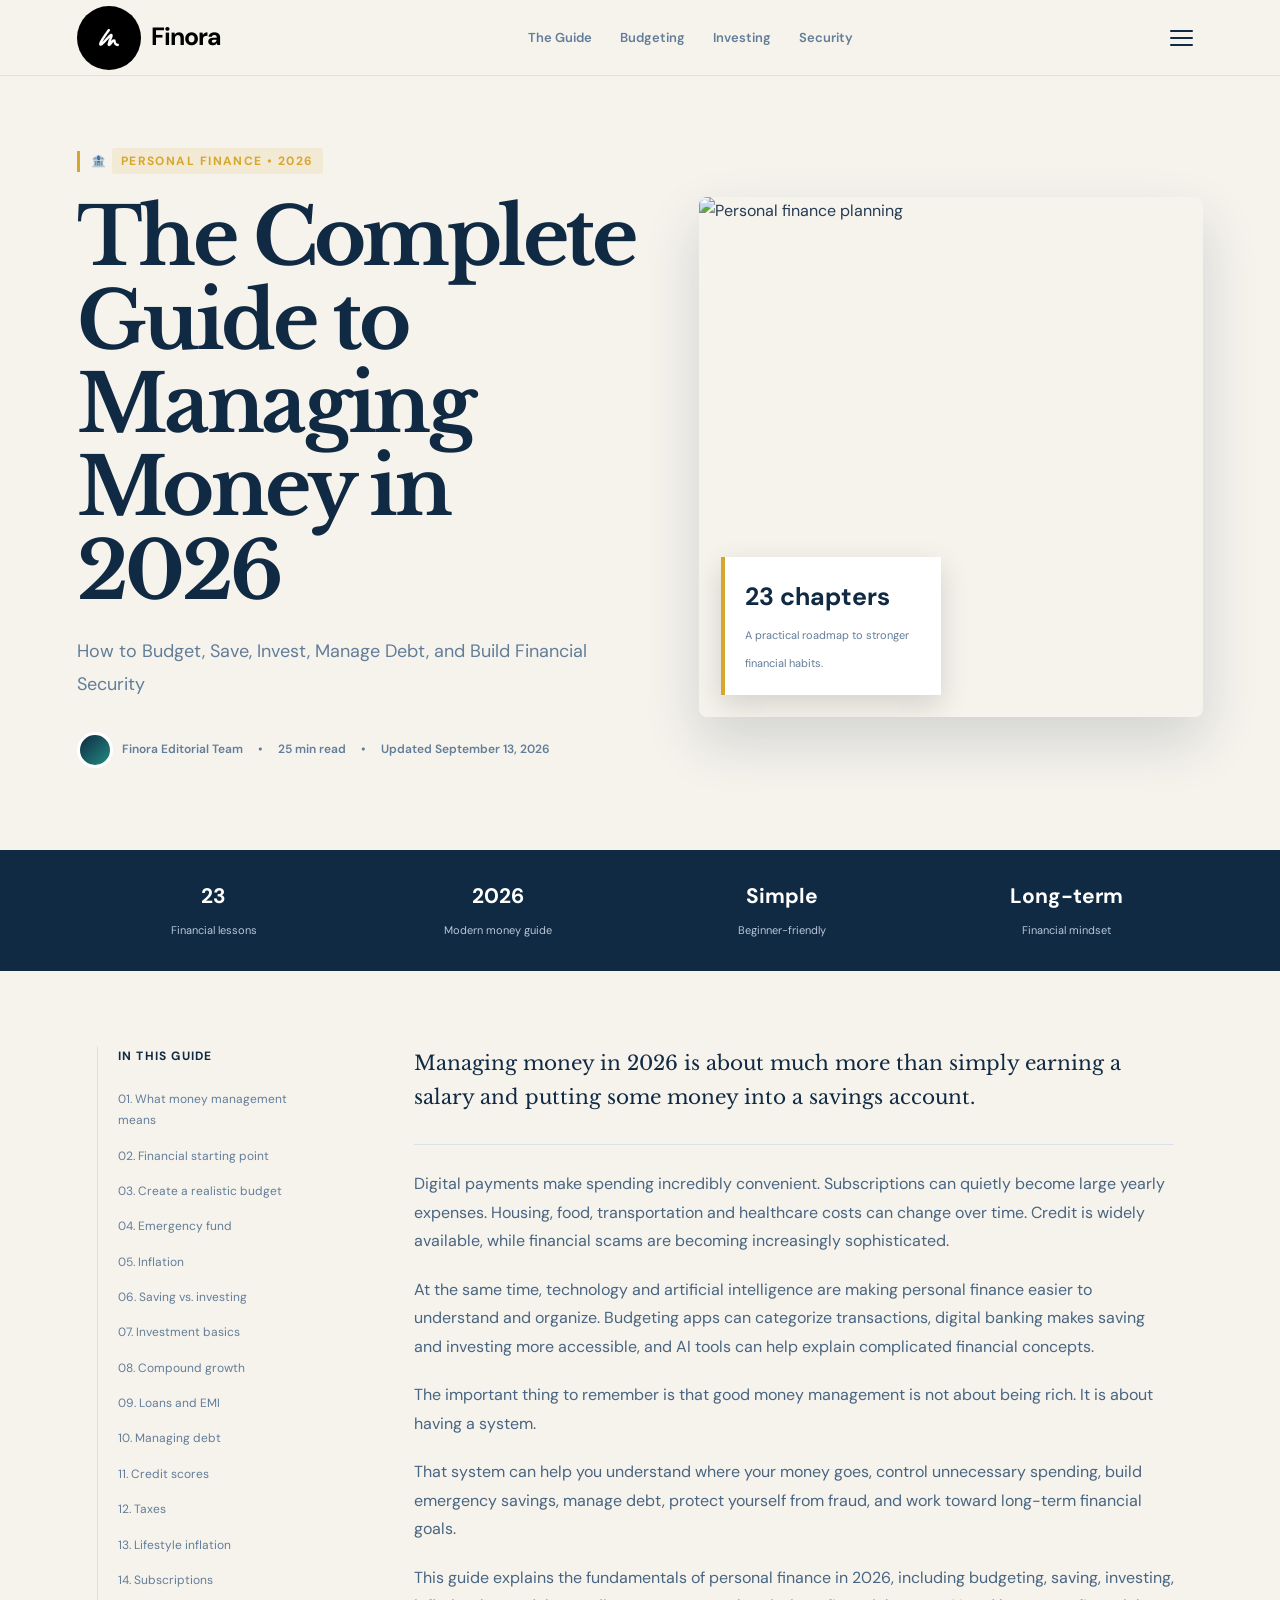
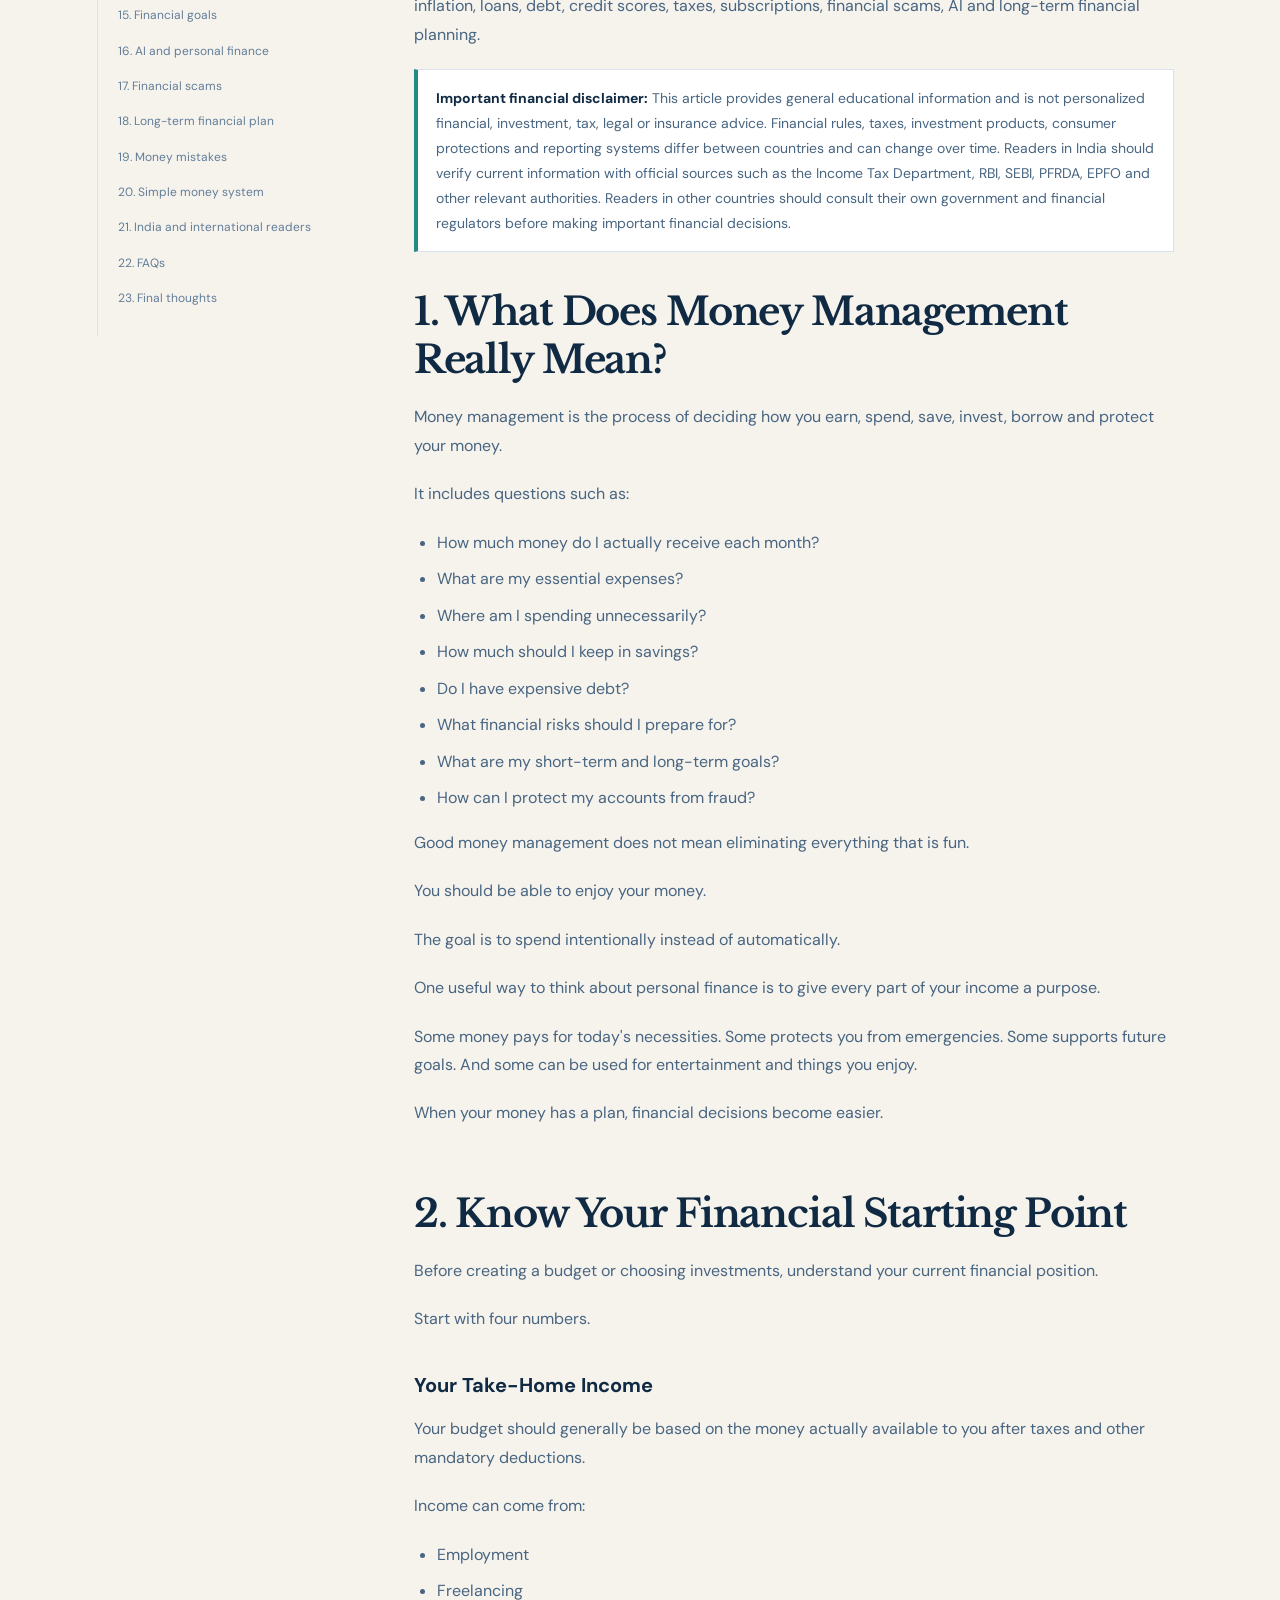
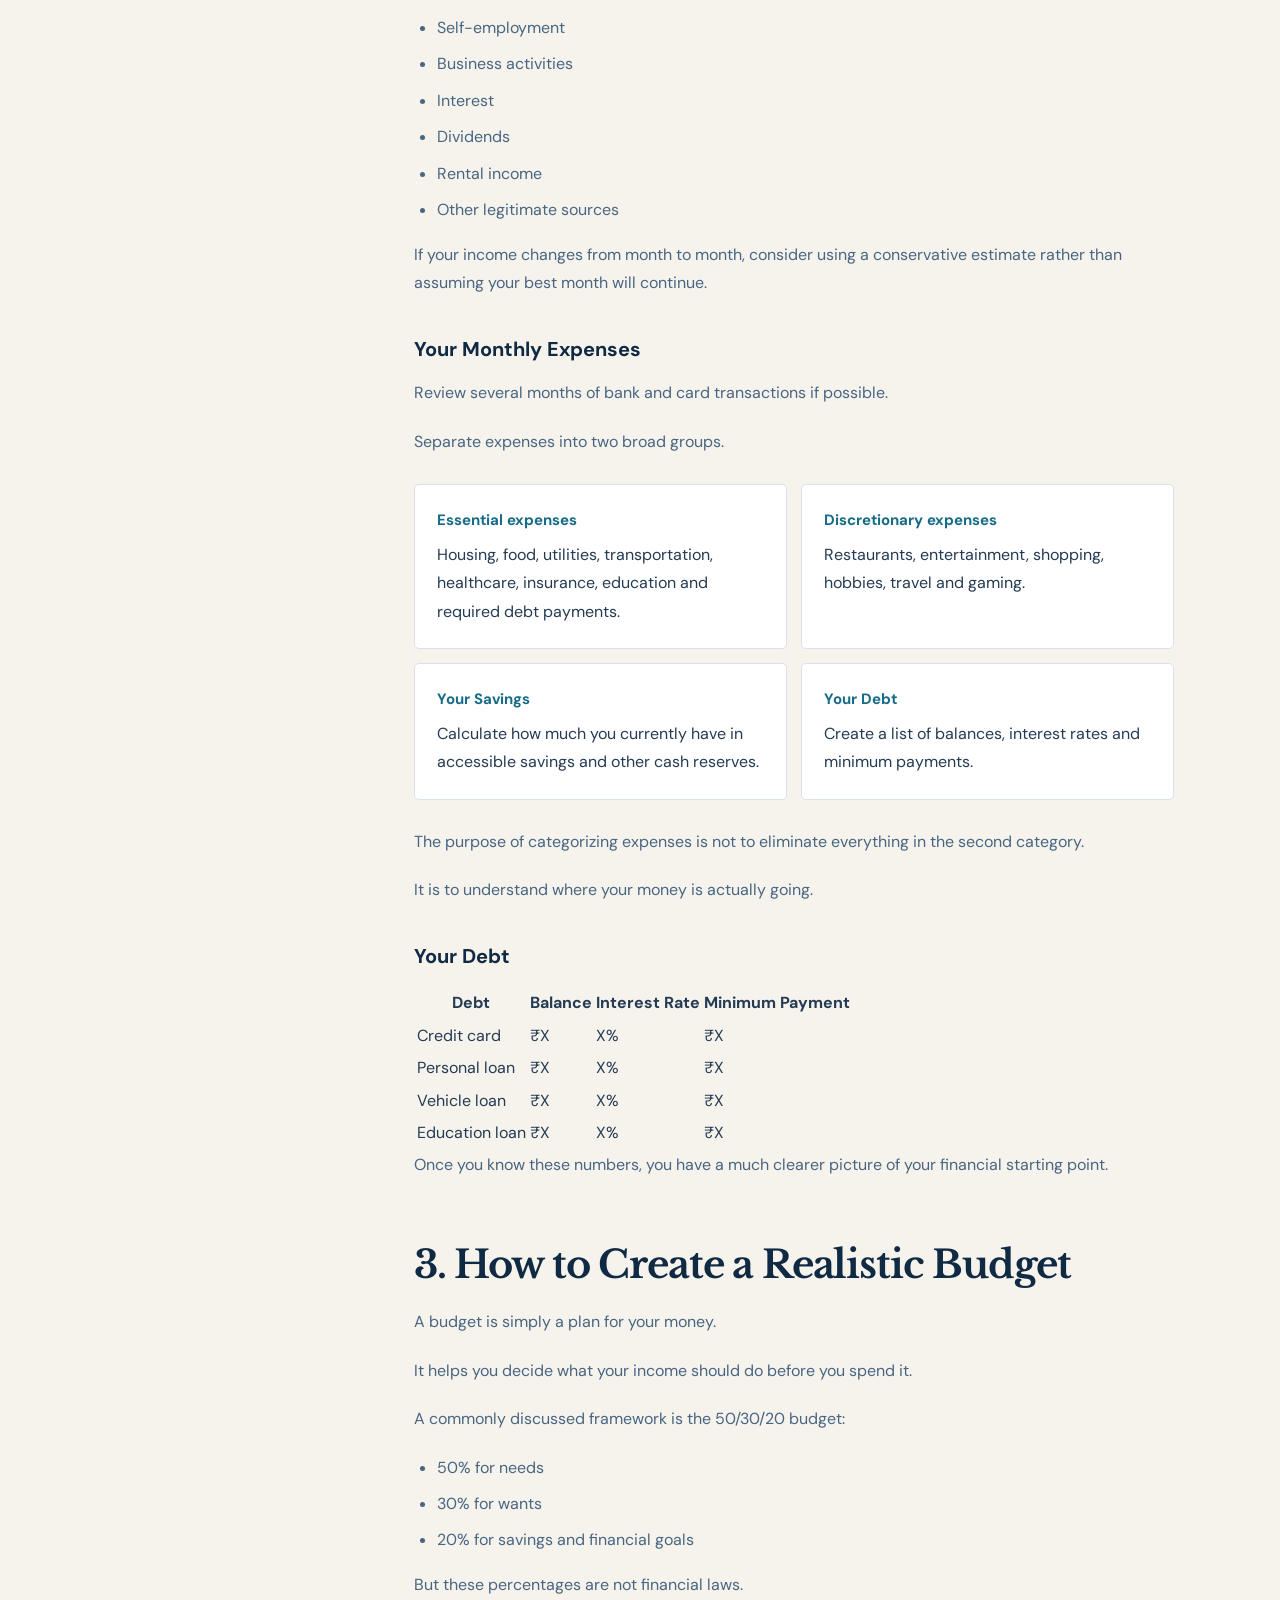
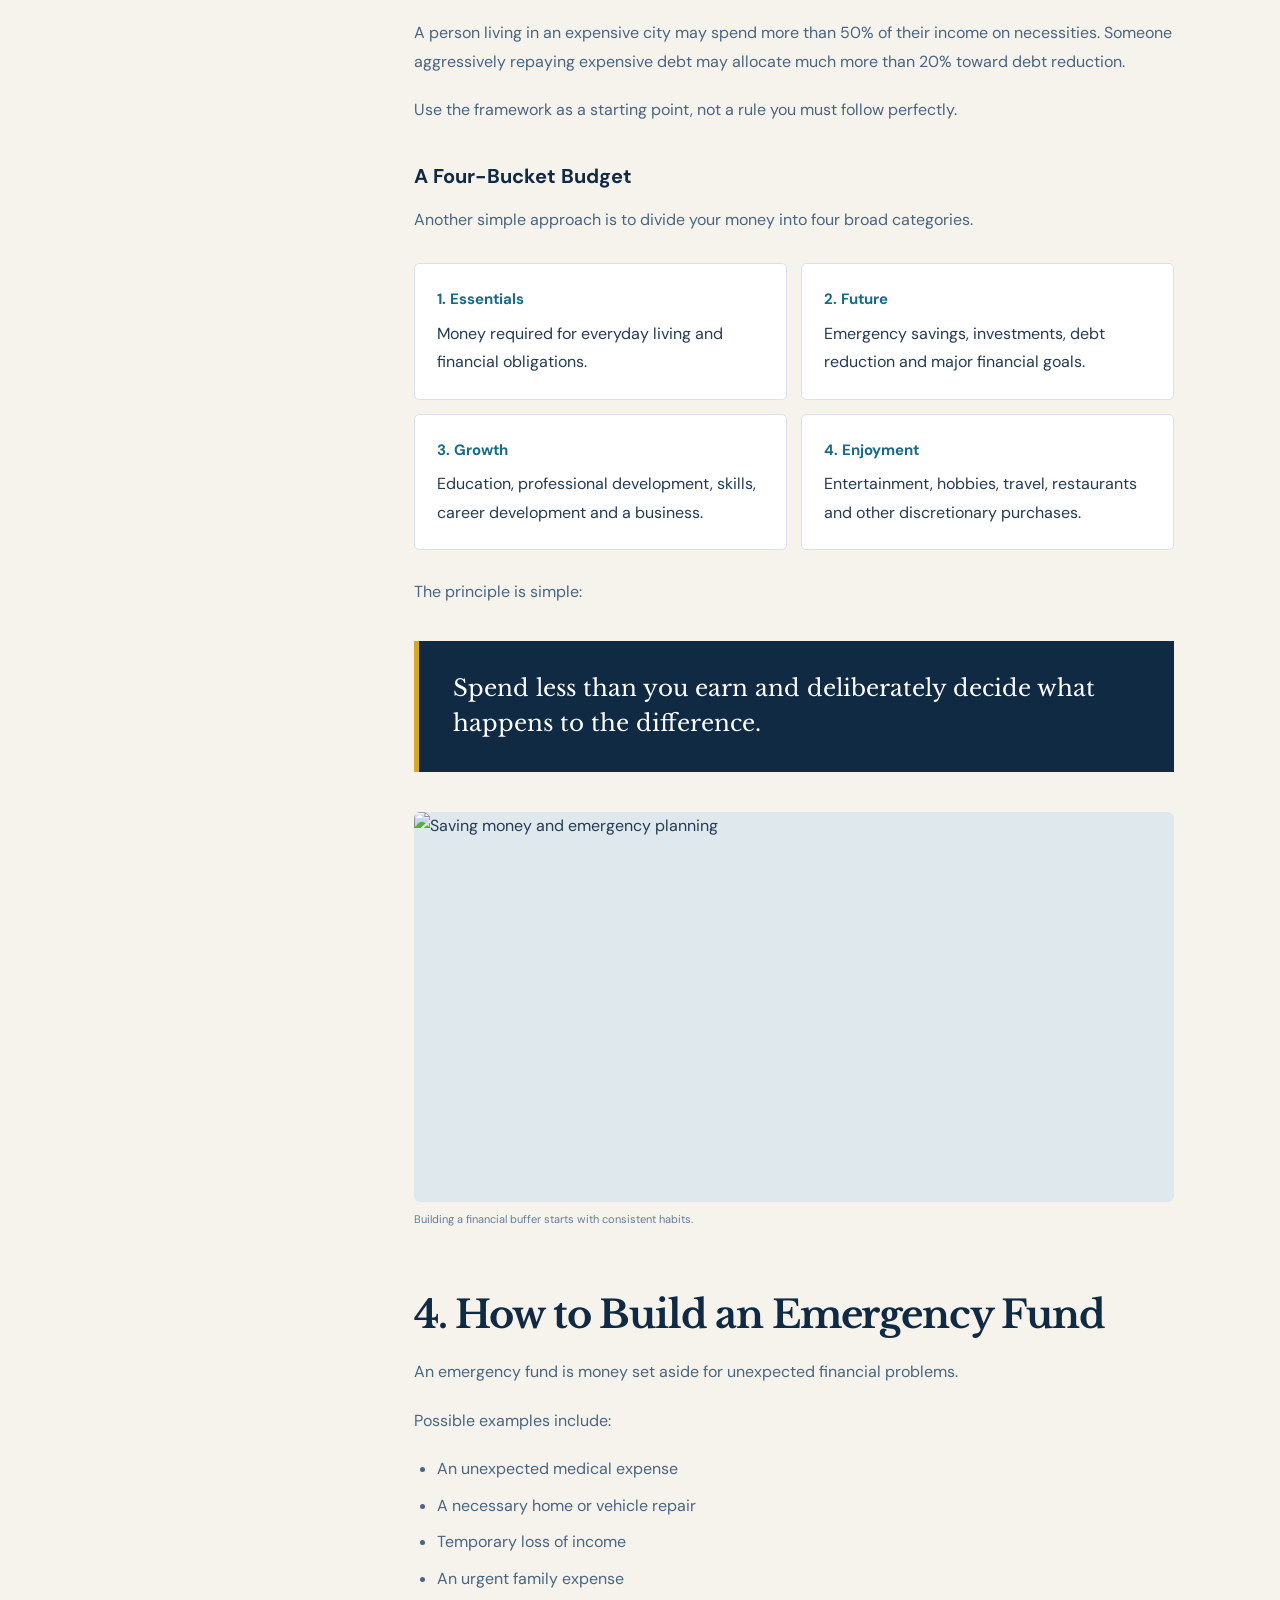
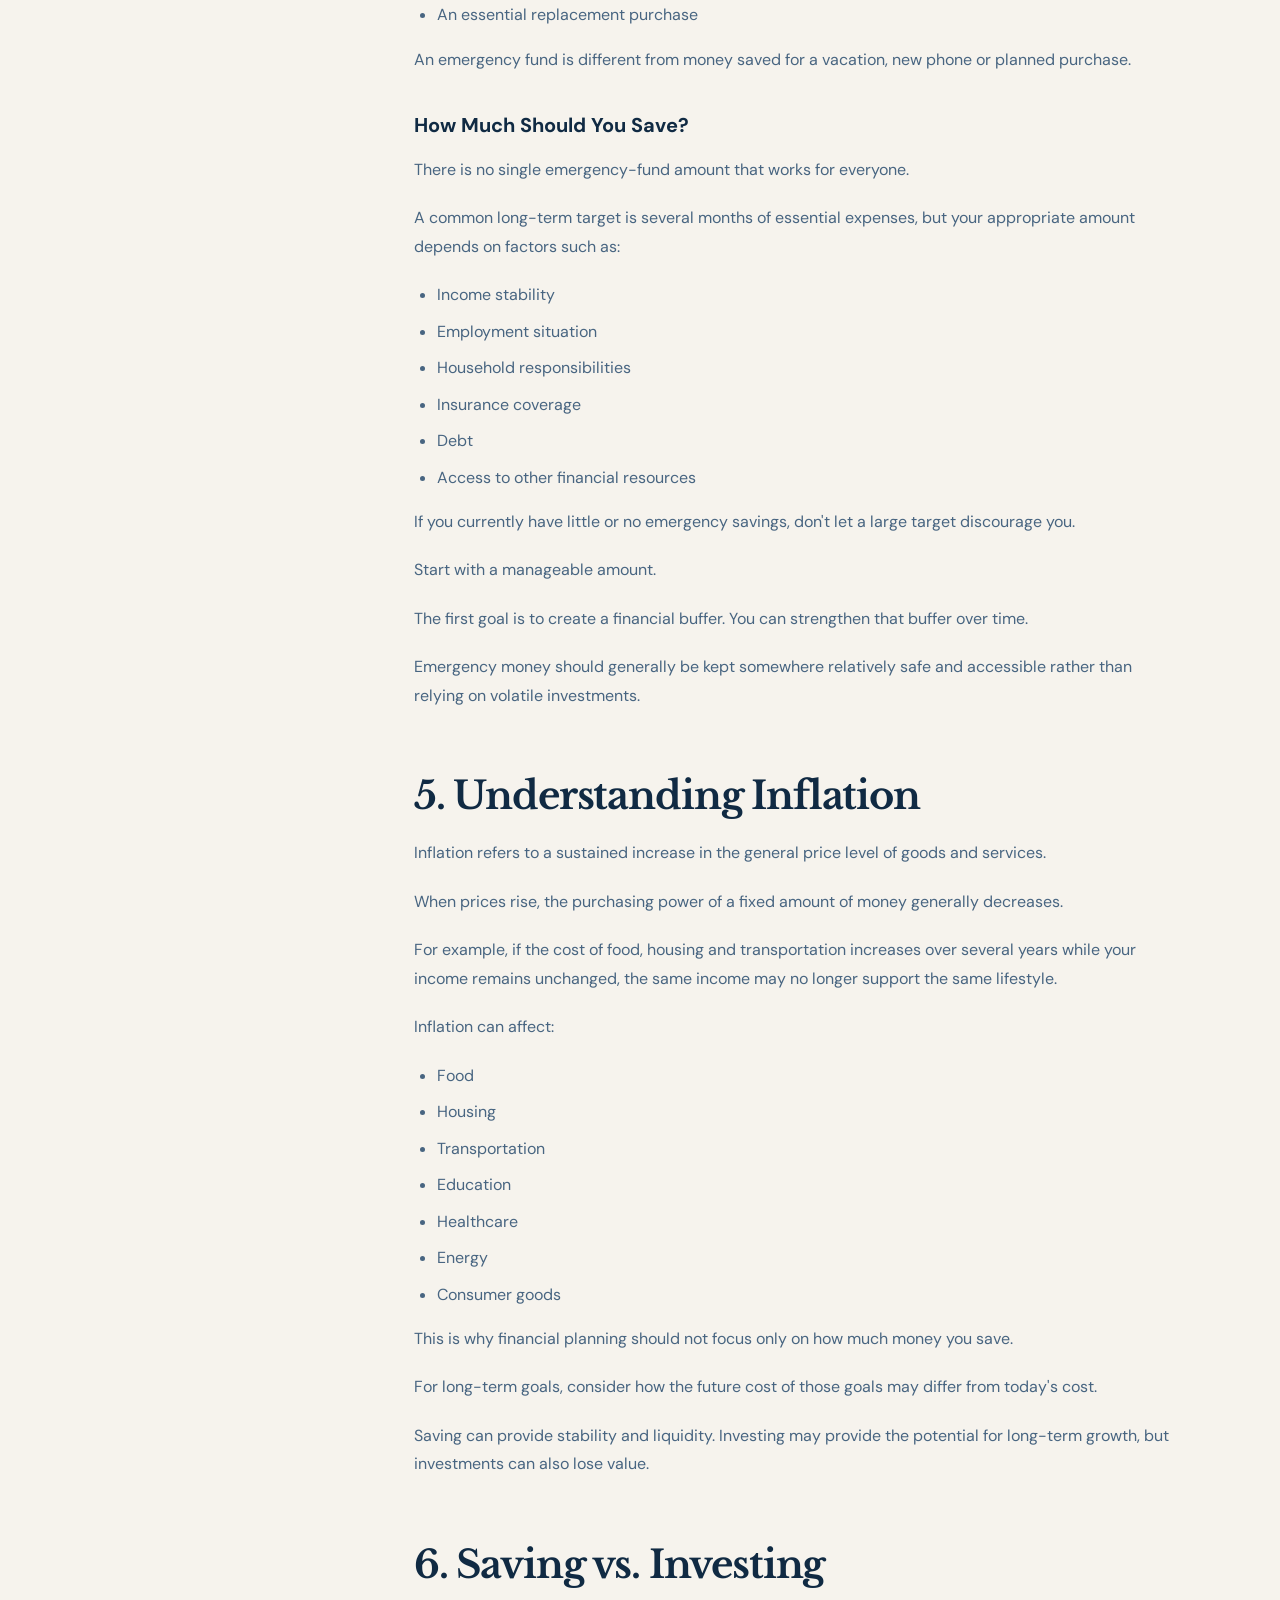
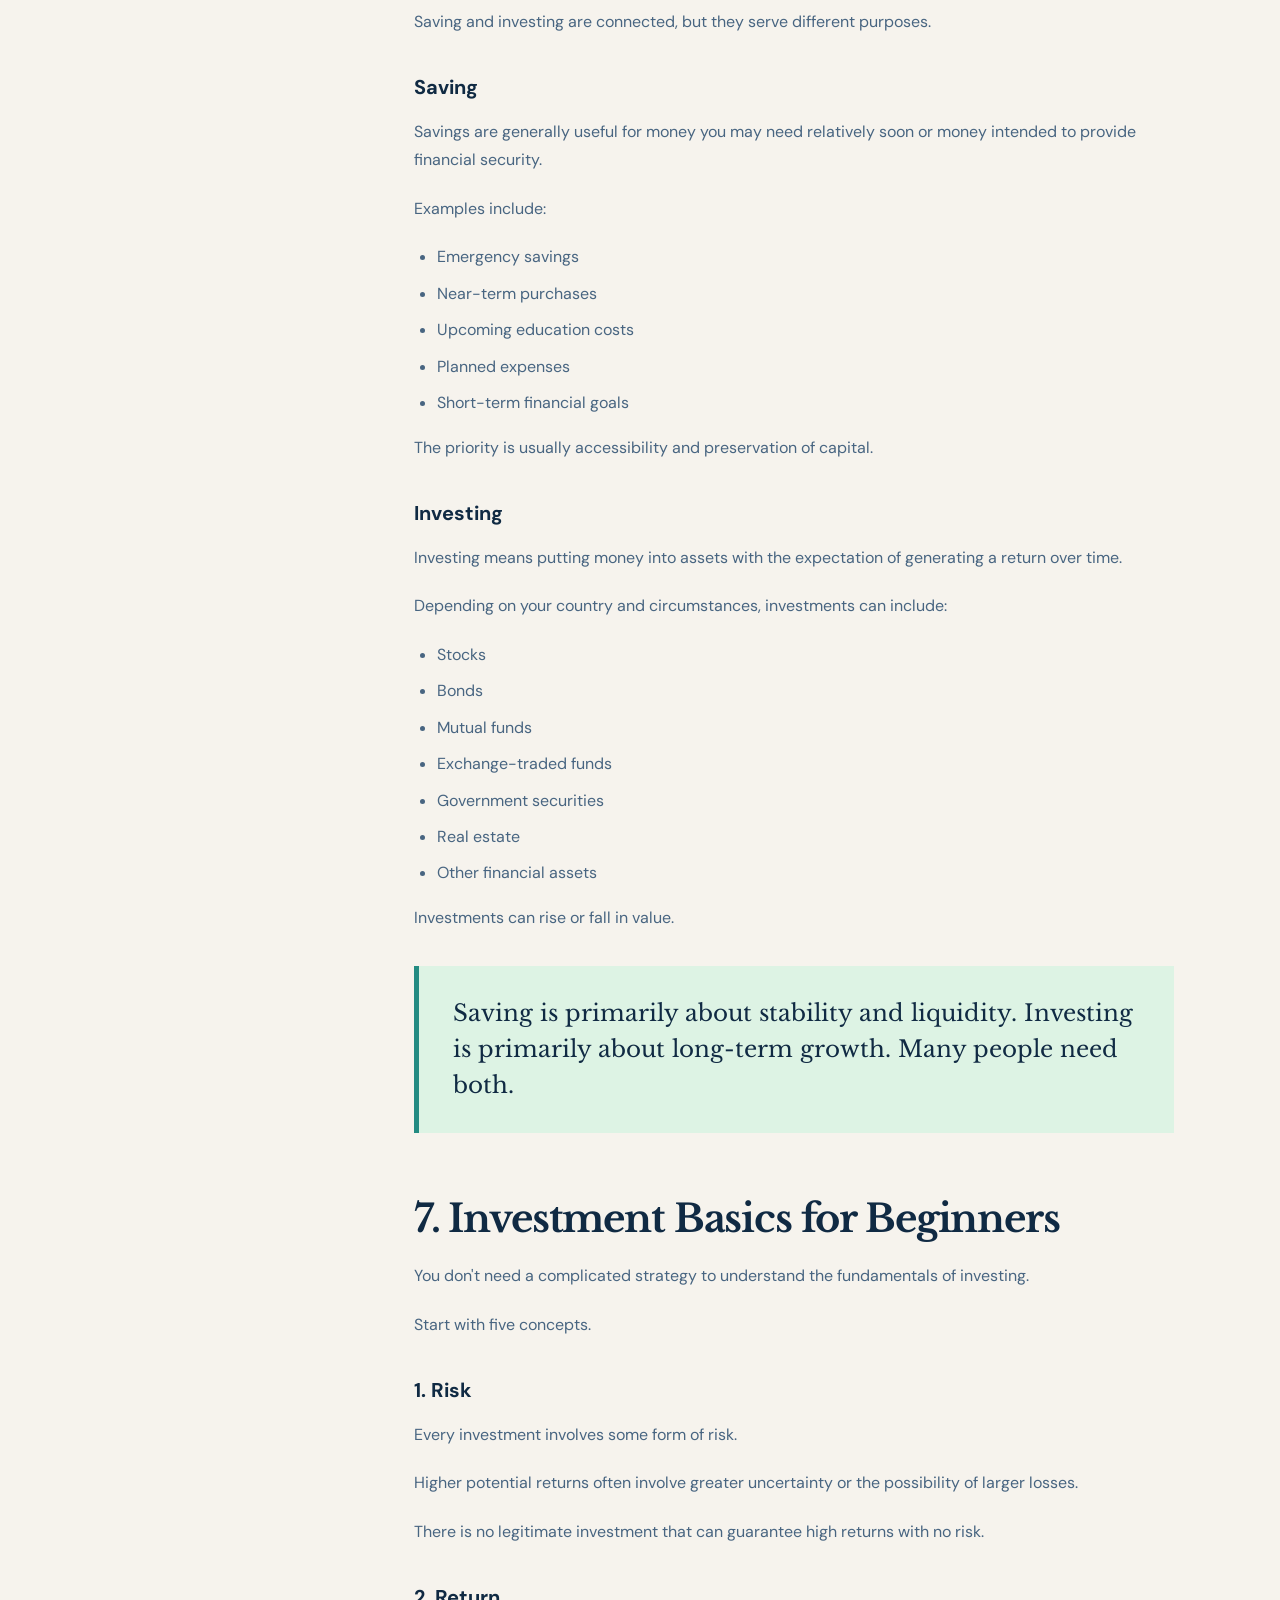
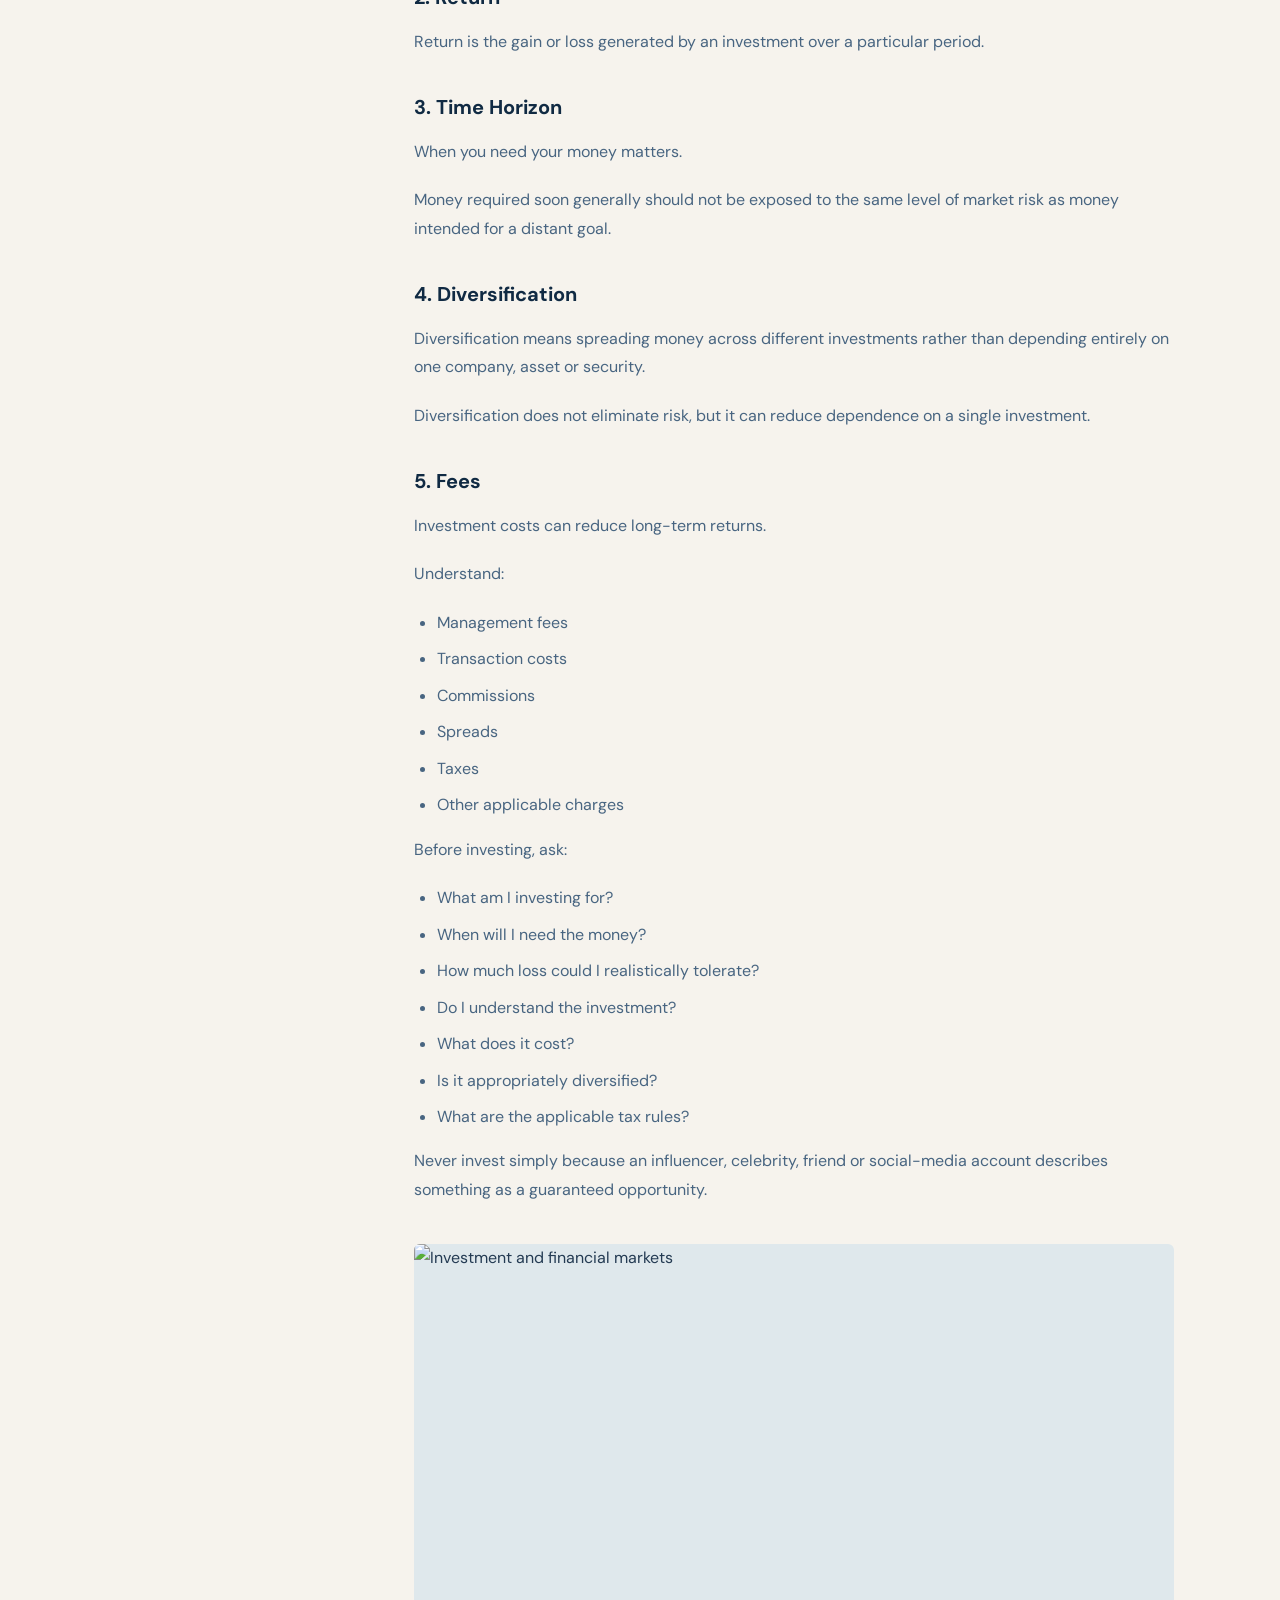
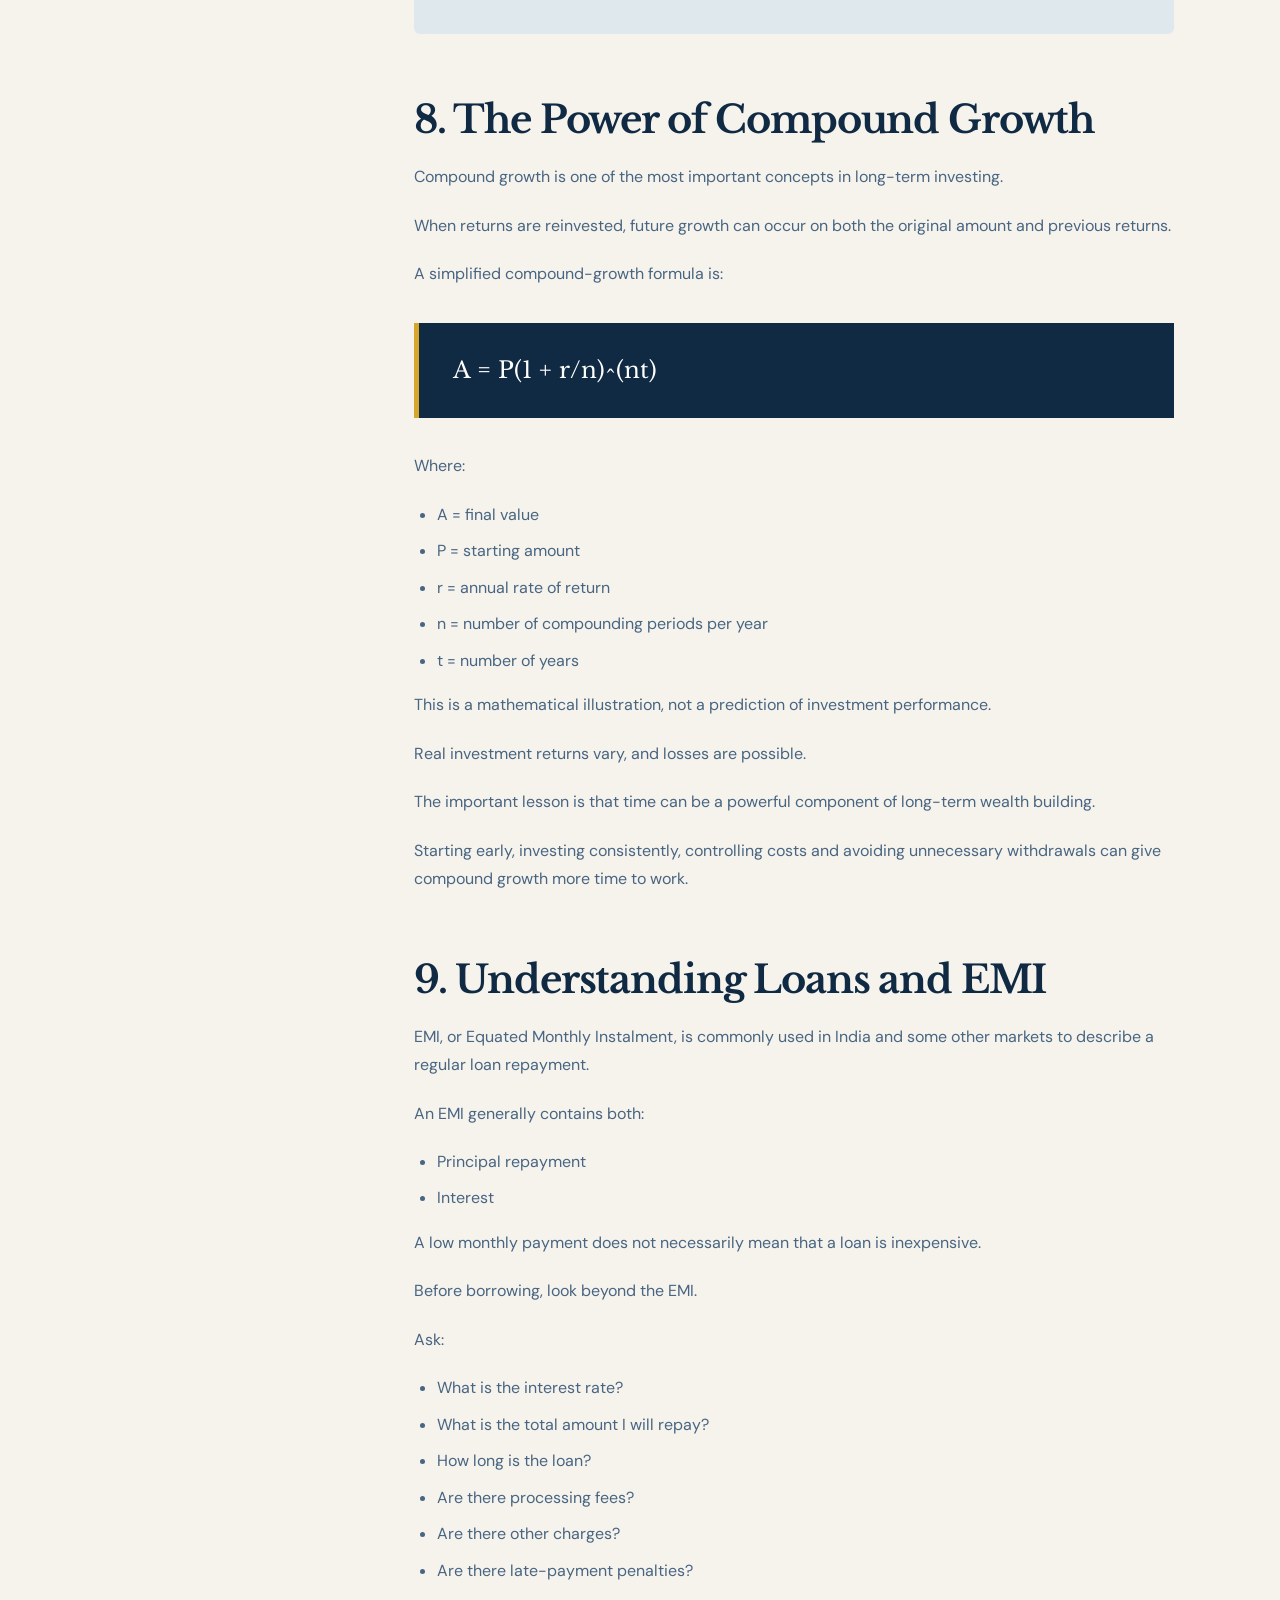
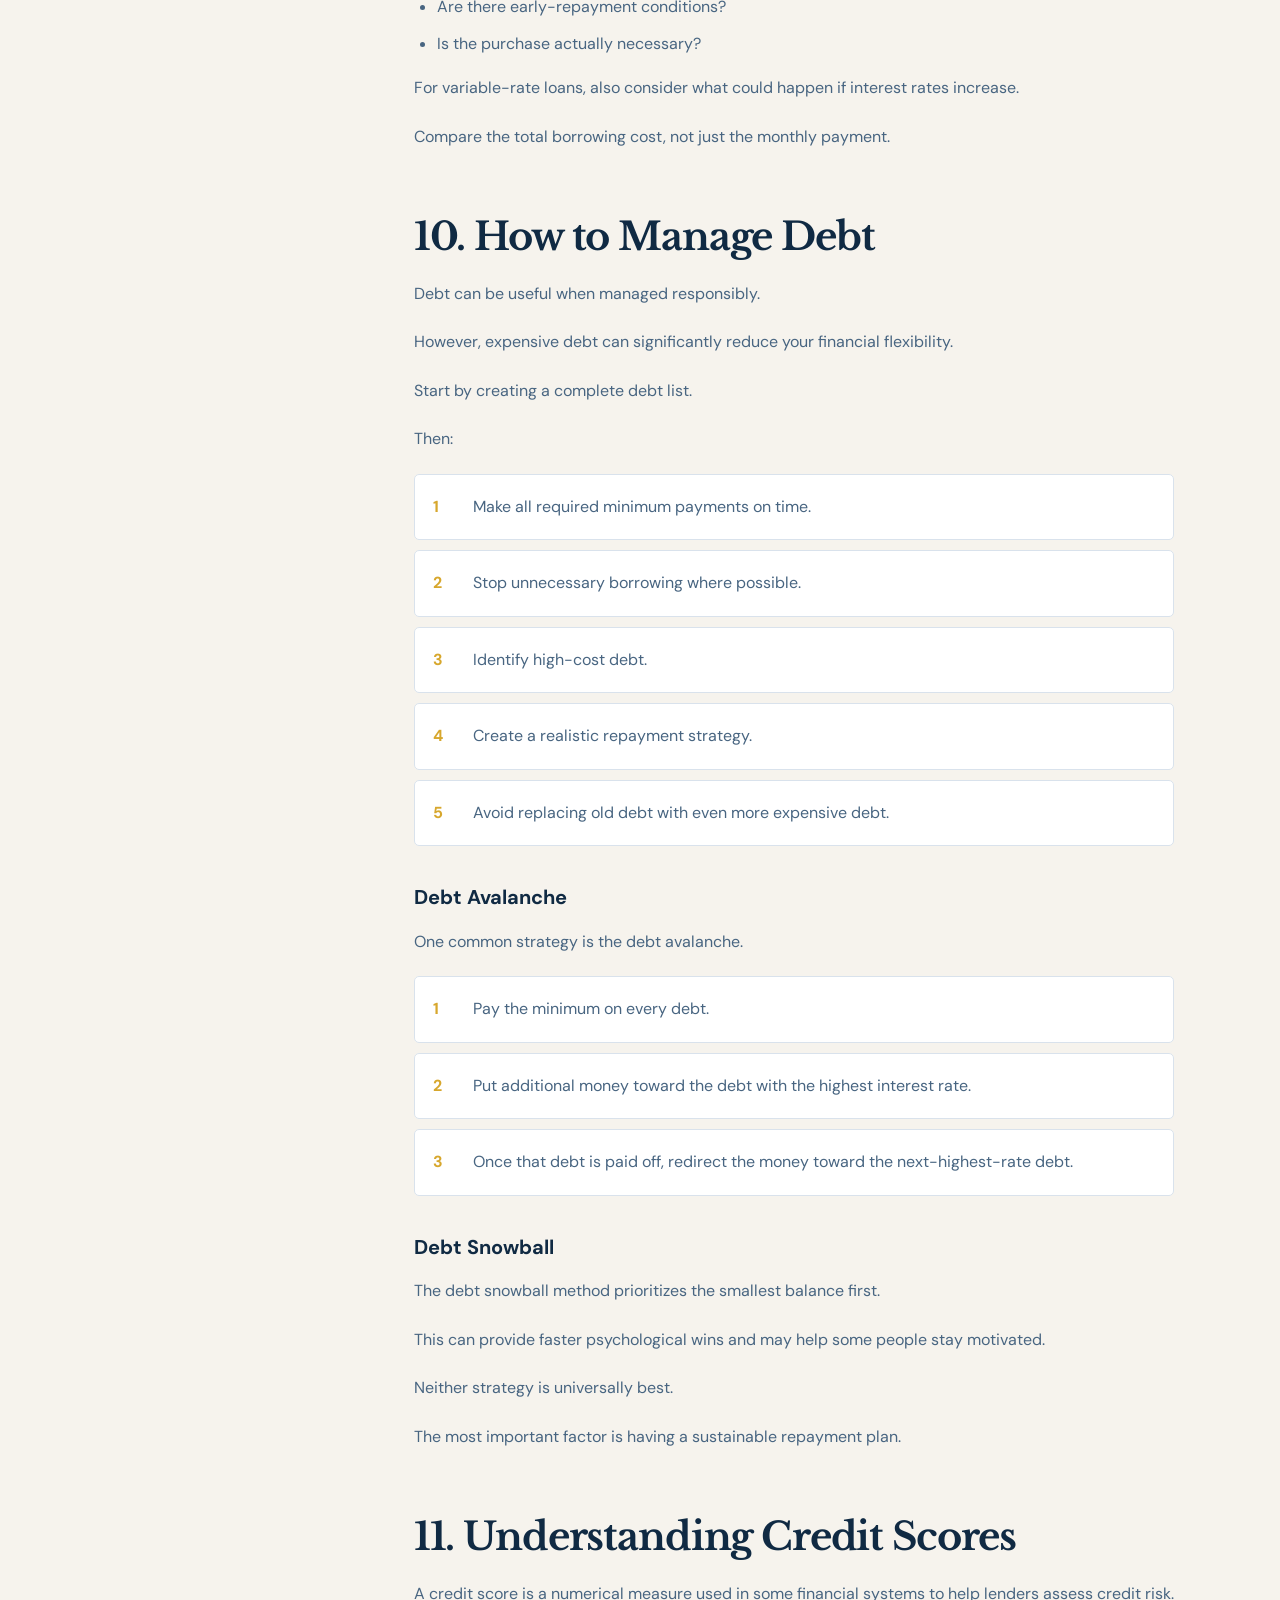
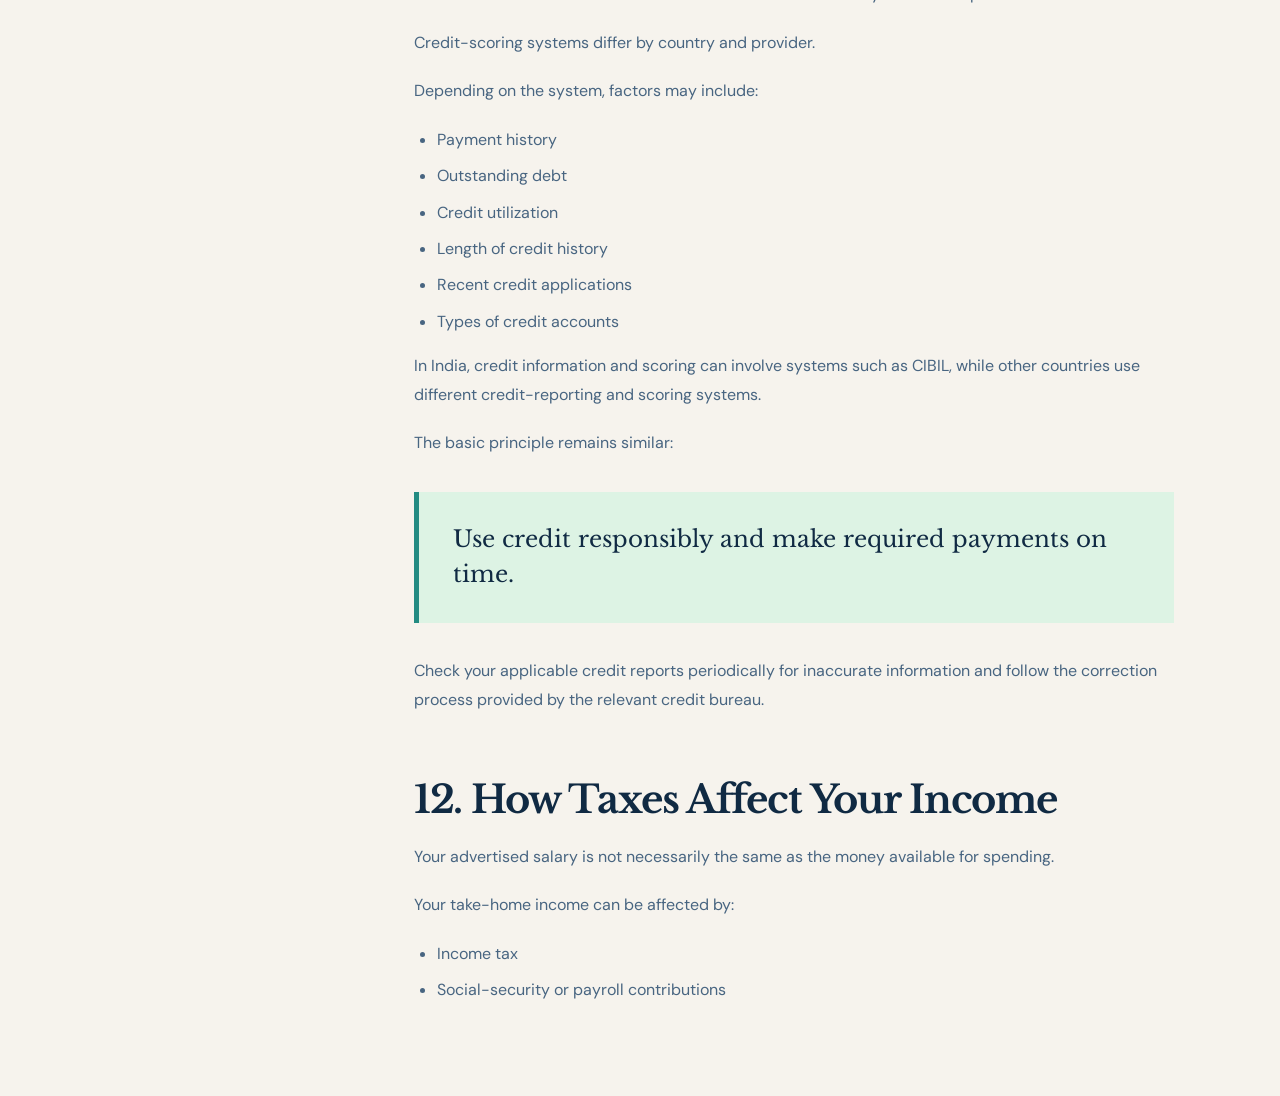
==== index.html @ 000a807d "Add Google verification and update financial content Added Google site verification meta tag and upd" ====
<!DOCTYPE html>
<html lang="en">
<head>
<meta name="google-site-verification" content="XHF8PI4H30QwDauOllQr-AGNOEC9GmuxSXTjNiT5j08" />
<meta charset="UTF-8">
<meta name="viewport" content="width=device-width, initial-scale=1.0">
<meta name="description" content="The Complete Guide to Managing Money in 2026: practical guidance on budgeting, saving, investing, debt, credit, taxes, scams, AI and long-term financial planning.">
<title>The Complete Guide to Managing Money in 2026 | Finora</title>
<link rel="canonical" href="./index.html">
<link rel="preconnect" href="https://fonts.googleapis.com">
<link rel="preconnect" href="https://fonts.gstatic.com" crossorigin>
<link href="https://fonts.googleapis.com/css2?family=DM+Sans:wght@400;500;600;700&family=Libre+Baskerville:wght@400;700&display=swap" rel="stylesheet">
<link rel="stylesheet" href="styles.css">
</head>
<body>
<nav class="nav" aria-label="Primary navigation">
  <div class="logo"><a href="index.html" aria-label="Finora home"><img src="finora-logo.jpg" width="64" height="64" alt="Finora logo"><span>Finora</span></a></div>
  <div class="navlinks"><a href="index.html#guide">The Guide</a><a href="index.html#budget">Budgeting</a><a href="index.html#invest">Investing</a><a href="index.html#security">Security</a></div>
  <div class="menu-wrap"><button class="menu-btn" id="menuBtn" type="button" aria-label="Open site menu" aria-expanded="false" aria-controls="settingsMenu"><span></span><span></span><span></span></button><div class="settings-menu" id="settingsMenu"><a href="about.html">About Us</a><a href="privacy-policy.html">Privacy Policy</a><a href="terms.html">Terms &amp; Conditions</a><a href="disclaimer.html">Disclaimer</a><a href="contact.html">Contact Us</a></div></div>
</nav>
<section class="hero">
  <div><div class="kicker">🏦 <span>Personal Finance • 2026</span></div><h1>The Complete Guide to Managing Money in 2026</h1><p class="lead">How to Budget, Save, Invest, Manage Debt, and Build Financial Security</p><div class="hero-meta"><div class="author"><div class="avatar" aria-hidden="true"></div><span>Finora Editorial Team</span></div><span aria-hidden="true">•</span><span>25 min read</span><span aria-hidden="true">•</span><span>Updated September 13, 2026</span></div></div>
  <div class="hero-image"><img src="https://images.unsplash.com/photo-1554224155-6726b3ff858f?auto=format&fit=crop&w=1200&q=85" width="1200" height="800" fetchpriority="high" alt="Personal finance planning"><div class="floating-card"><b>23 chapters</b><span>A practical roadmap to stronger financial habits.</span></div></div>
</section>
<section class="stats" aria-label="Guide highlights"><div><b>23</b><span>Financial lessons</span></div><div><b>2026</b><span>Modern money guide</span></div><div><b>Simple</b><span>Beginner-friendly</span></div><div><b>Long-term</b><span>Financial mindset</span></div></section>
<main class="layout" id="guide">
<aside class="toc"><h3>In this guide</h3>
<a href="#meaning">01. What money management means</a><a href="#starting">02. Financial starting point</a><a href="#budget">03. Create a realistic budget</a><a href="#emergency">04. Emergency fund</a><a href="#inflation">05. Inflation</a><a href="#saving">06. Saving vs. investing</a><a href="#invest">07. Investment basics</a><a href="#compound">08. Compound growth</a><a href="#loans">09. Loans and EMI</a><a href="#debt">10. Managing debt</a><a href="#credit">11. Credit scores</a><a href="#taxes">12. Taxes</a><a href="#lifestyle">13. Lifestyle inflation</a><a href="#subscriptions">14. Subscriptions</a><a href="#goals">15. Financial goals</a><a href="#ai">16. AI and personal finance</a><a href="#security">17. Financial scams</a><a href="#longterm">18. Long-term financial plan</a><a href="#mistakes">19. Money mistakes</a><a href="#system">20. Simple money system</a><a href="#india">21. India and international readers</a><a href="#faq">22. FAQs</a><a href="#final">23. Final thoughts</a>
</aside>
<article>
<p class="intro">Managing money in 2026 is about much more than simply earning a salary and putting some money into a savings account.</p>
<p>Digital payments make spending incredibly convenient. Subscriptions can quietly become large yearly expenses. Housing, food, transportation and healthcare costs can change over time. Credit is widely available, while financial scams are becoming increasingly sophisticated.</p>
<p>At the same time, technology and artificial intelligence are making personal finance easier to understand and organize. Budgeting apps can categorize transactions, digital banking makes saving and investing more accessible, and AI tools can help explain complicated financial concepts.</p>
<p>The important thing to remember is that good money management is not about being rich. It is about having a system.</p>
<p>That system can help you understand where your money goes, control unnecessary spending, build emergency savings, manage debt, protect yourself from fraud, and work toward long-term financial goals.</p>
<p>This guide explains the fundamentals of personal finance in 2026, including budgeting, saving, investing, inflation, loans, debt, credit scores, taxes, subscriptions, financial scams, AI and long-term financial planning.</p>
<div class="editorial-note"><strong>Important financial disclaimer:</strong> This article provides general educational information and is not personalized financial, investment, tax, legal or insurance advice. Financial rules, taxes, investment products, consumer protections and reporting systems differ between countries and can change over time. Readers in India should verify current information with official sources such as the Income Tax Department, RBI, SEBI, PFRDA, EPFO and other relevant authorities. Readers in other countries should consult their own government and financial regulators before making important financial decisions.</div>

<h2 id="meaning">1. What Does Money Management Really Mean?</h2>
<p>Money management is the process of deciding how you earn, spend, save, invest, borrow and protect your money.</p><p>It includes questions such as:</p>
<ul><li>How much money do I actually receive each month?</li><li>What are my essential expenses?</li><li>Where am I spending unnecessarily?</li><li>How much should I keep in savings?</li><li>Do I have expensive debt?</li><li>What financial risks should I prepare for?</li><li>What are my short-term and long-term goals?</li><li>How can I protect my accounts from fraud?</li></ul>
<p>Good money management does not mean eliminating everything that is fun.</p><p>You should be able to enjoy your money.</p><p>The goal is to spend intentionally instead of automatically.</p><p>One useful way to think about personal finance is to give every part of your income a purpose.</p><p>Some money pays for today's necessities. Some protects you from emergencies. Some supports future goals. And some can be used for entertainment and things you enjoy.</p><p>When your money has a plan, financial decisions become easier.</p>

<h2 id="starting">2. Know Your Financial Starting Point</h2>
<p>Before creating a budget or choosing investments, understand your current financial position.</p><p>Start with four numbers.</p>
<h3>Your Take-Home Income</h3><p>Your budget should generally be based on the money actually available to you after taxes and other mandatory deductions.</p><p>Income can come from:</p><ul><li>Employment</li><li>Freelancing</li><li>Self-employment</li><li>Business activities</li><li>Interest</li><li>Dividends</li><li>Rental income</li><li>Other legitimate sources</li></ul><p>If your income changes from month to month, consider using a conservative estimate rather than assuming your best month will continue.</p>
<h3>Your Monthly Expenses</h3><p>Review several months of bank and card transactions if possible.</p><p>Separate expenses into two broad groups.</p><div class="info-grid"><div class="info-card"><b>Essential expenses</b>Housing, food, utilities, transportation, healthcare, insurance, education and required debt payments.</div><div class="info-card"><b>Discretionary expenses</b>Restaurants, entertainment, shopping, hobbies, travel and gaming.</div><div class="info-card"><b>Your Savings</b>Calculate how much you currently have in accessible savings and other cash reserves.</div><div class="info-card"><b>Your Debt</b>Create a list of balances, interest rates and minimum payments.</div></div>
<p>The purpose of categorizing expenses is not to eliminate everything in the second category.</p><p>It is to understand where your money is actually going.</p>
<h3>Your Debt</h3><table><thead><tr><th>Debt</th><th>Balance</th><th>Interest Rate</th><th>Minimum Payment</th></tr></thead><tbody><tr><td>Credit card</td><td>₹X</td><td>X%</td><td>₹X</td></tr><tr><td>Personal loan</td><td>₹X</td><td>X%</td><td>₹X</td></tr><tr><td>Vehicle loan</td><td>₹X</td><td>X%</td><td>₹X</td></tr><tr><td>Education loan</td><td>₹X</td><td>X%</td><td>₹X</td></tr></tbody></table><p>Once you know these numbers, you have a much clearer picture of your financial starting point.</p>

<h2 id="budget">3. How to Create a Realistic Budget</h2><p>A budget is simply a plan for your money.</p><p>It helps you decide what your income should do before you spend it.</p><p>A commonly discussed framework is the 50/30/20 budget:</p><ul><li>50% for needs</li><li>30% for wants</li><li>20% for savings and financial goals</li></ul><p>But these percentages are not financial laws.</p><p>A person living in an expensive city may spend more than 50% of their income on necessities. Someone aggressively repaying expensive debt may allocate much more than 20% toward debt reduction.</p><p>Use the framework as a starting point, not a rule you must follow perfectly.</p><h3>A Four-Bucket Budget</h3><p>Another simple approach is to divide your money into four broad categories.</p><div class="info-grid"><div class="info-card"><b>1. Essentials</b>Money required for everyday living and financial obligations.</div><div class="info-card"><b>2. Future</b>Emergency savings, investments, debt reduction and major financial goals.</div><div class="info-card"><b>3. Growth</b>Education, professional development, skills, career development and a business.</div><div class="info-card"><b>4. Enjoyment</b>Entertainment, hobbies, travel, restaurants and other discretionary purchases.</div></div><p>The principle is simple:</p><div class="quote">Spend less than you earn and deliberately decide what happens to the difference.</div>

<div class="article-photo"><img src="https://images.unsplash.com/photo-1556742049-0cfed4f6a45d?auto=format&fit=crop&w=1400&q=85" alt="Saving money and emergency planning"></div><p class="caption">Building a financial buffer starts with consistent habits.</p>
<h2 id="emergency">4. How to Build an Emergency Fund</h2><p>An emergency fund is money set aside for unexpected financial problems.</p><p>Possible examples include:</p><ul><li>An unexpected medical expense</li><li>A necessary home or vehicle repair</li><li>Temporary loss of income</li><li>An urgent family expense</li><li>An essential replacement purchase</li></ul><p>An emergency fund is different from money saved for a vacation, new phone or planned purchase.</p><h3>How Much Should You Save?</h3><p>There is no single emergency-fund amount that works for everyone.</p><p>A common long-term target is several months of essential expenses, but your appropriate amount depends on factors such as:</p><ul><li>Income stability</li><li>Employment situation</li><li>Household responsibilities</li><li>Insurance coverage</li><li>Debt</li><li>Access to other financial resources</li></ul><p>If you currently have little or no emergency savings, don't let a large target discourage you.</p><p>Start with a manageable amount.</p><p>The first goal is to create a financial buffer. You can strengthen that buffer over time.</p><p>Emergency money should generally be kept somewhere relatively safe and accessible rather than relying on volatile investments.</p>

<h2 id="inflation">5. Understanding Inflation</h2><p>Inflation refers to a sustained increase in the general price level of goods and services.</p><p>When prices rise, the purchasing power of a fixed amount of money generally decreases.</p><p>For example, if the cost of food, housing and transportation increases over several years while your income remains unchanged, the same income may no longer support the same lifestyle.</p><p>Inflation can affect:</p><ul><li>Food</li><li>Housing</li><li>Transportation</li><li>Education</li><li>Healthcare</li><li>Energy</li><li>Consumer goods</li></ul><p>This is why financial planning should not focus only on how much money you save.</p><p>For long-term goals, consider how the future cost of those goals may differ from today's cost.</p><p>Saving can provide stability and liquidity. Investing may provide the potential for long-term growth, but investments can also lose value.</p>

<h2 id="saving">6. Saving vs. Investing</h2><p>Saving and investing are connected, but they serve different purposes.</p><h3>Saving</h3><p>Savings are generally useful for money you may need relatively soon or money intended to provide financial security.</p><p>Examples include:</p><ul><li>Emergency savings</li><li>Near-term purchases</li><li>Upcoming education costs</li><li>Planned expenses</li><li>Short-term financial goals</li></ul><p>The priority is usually accessibility and preservation of capital.</p><h3>Investing</h3><p>Investing means putting money into assets with the expectation of generating a return over time.</p><p>Depending on your country and circumstances, investments can include:</p><ul><li>Stocks</li><li>Bonds</li><li>Mutual funds</li><li>Exchange-traded funds</li><li>Government securities</li><li>Real estate</li><li>Other financial assets</li></ul><p>Investments can rise or fall in value.</p><div class="quote light">Saving is primarily about stability and liquidity. Investing is primarily about long-term growth. Many people need both.</div>

<h2 id="invest">7. Investment Basics for Beginners</h2><p>You don't need a complicated strategy to understand the fundamentals of investing.</p><p>Start with five concepts.</p><h3>1. Risk</h3><p>Every investment involves some form of risk.</p><p>Higher potential returns often involve greater uncertainty or the possibility of larger losses.</p><p>There is no legitimate investment that can guarantee high returns with no risk.</p><h3>2. Return</h3><p>Return is the gain or loss generated by an investment over a particular period.</p><h3>3. Time Horizon</h3><p>When you need your money matters.</p><p>Money required soon generally should not be exposed to the same level of market risk as money intended for a distant goal.</p><h3>4. Diversification</h3><p>Diversification means spreading money across different investments rather than depending entirely on one company, asset or security.</p><p>Diversification does not eliminate risk, but it can reduce dependence on a single investment.</p><h3>5. Fees</h3><p>Investment costs can reduce long-term returns.</p><p>Understand:</p><ul><li>Management fees</li><li>Transaction costs</li><li>Commissions</li><li>Spreads</li><li>Taxes</li><li>Other applicable charges</li></ul><p>Before investing, ask:</p><ul><li>What am I investing for?</li><li>When will I need the money?</li><li>How much loss could I realistically tolerate?</li><li>Do I understand the investment?</li><li>What does it cost?</li><li>Is it appropriately diversified?</li><li>What are the applicable tax rules?</li></ul><p>Never invest simply because an influencer, celebrity, friend or social-media account describes something as a guaranteed opportunity.</p>

<div class="article-photo"><img src="https://images.unsplash.com/photo-1611974789855-9c2a0a7236a3?auto=format&fit=crop&w=1400&q=85" alt="Investment and financial markets"></div>
<h2 id="compound">8. The Power of Compound Growth</h2><p>Compound growth is one of the most important concepts in long-term investing.</p><p>When returns are reinvested, future growth can occur on both the original amount and previous returns.</p><p>A simplified compound-growth formula is:</p><div class="quote">A = P(1 + r/n)^(nt)</div><p>Where:</p><ul><li>A = final value</li><li>P = starting amount</li><li>r = annual rate of return</li><li>n = number of compounding periods per year</li><li>t = number of years</li></ul><p>This is a mathematical illustration, not a prediction of investment performance.</p><p>Real investment returns vary, and losses are possible.</p><p>The important lesson is that time can be a powerful component of long-term wealth building.</p><p>Starting early, investing consistently, controlling costs and avoiding unnecessary withdrawals can give compound growth more time to work.</p>

<h2 id="loans">9. Understanding Loans and EMI</h2><p>EMI, or Equated Monthly Instalment, is commonly used in India and some other markets to describe a regular loan repayment.</p><p>An EMI generally contains both:</p><ul><li>Principal repayment</li><li>Interest</li></ul><p>A low monthly payment does not necessarily mean that a loan is inexpensive.</p><p>Before borrowing, look beyond the EMI.</p><p>Ask:</p><ul><li>What is the interest rate?</li><li>What is the total amount I will repay?</li><li>How long is the loan?</li><li>Are there processing fees?</li><li>Are there other charges?</li><li>Are there late-payment penalties?</li><li>Are there early-repayment conditions?</li><li>Is the purchase actually necessary?</li></ul><p>For variable-rate loans, also consider what could happen if interest rates increase.</p><p>Compare the total borrowing cost, not just the monthly payment.</p>

<h2 id="debt">10. How to Manage Debt</h2><p>Debt can be useful when managed responsibly.</p><p>However, expensive debt can significantly reduce your financial flexibility.</p><p>Start by creating a complete debt list.</p><p>Then:</p><ol class="steps"><li>Make all required minimum payments on time.</li><li>Stop unnecessary borrowing where possible.</li><li>Identify high-cost debt.</li><li>Create a realistic repayment strategy.</li><li>Avoid replacing old debt with even more expensive debt.</li></ol><h3>Debt Avalanche</h3><p>One common strategy is the debt avalanche.</p><ol class="steps"><li>Pay the minimum on every debt.</li><li>Put additional money toward the debt with the highest interest rate.</li><li>Once that debt is paid off, redirect the money toward the next-highest-rate debt.</li></ol><h3>Debt Snowball</h3><p>The debt snowball method prioritizes the smallest balance first.</p><p>This can provide faster psychological wins and may help some people stay motivated.</p><p>Neither strategy is universally best.</p><p>The most important factor is having a sustainable repayment plan.</p>

<h2 id="credit">11. Understanding Credit Scores</h2><p>A credit score is a numerical measure used in some financial systems to help lenders assess credit risk.</p><p>Credit-scoring systems differ by country and provider.</p><p>Depending on the system, factors may include:</p><ul><li>Payment history</li><li>Outstanding debt</li><li>Credit utilization</li><li>Length of credit history</li><li>Recent credit applications</li><li>Types of credit accounts</li></ul><p>In India, credit information and scoring can involve systems such as CIBIL, while other countries use different credit-reporting and scoring systems.</p><p>The basic principle remains similar:</p><div class="quote light">Use credit responsibly and make required payments on time.</div><p>Check your applicable credit reports periodically for inaccurate information and follow the correction process provided by the relevant credit bureau.</p>

<h2 id="taxes">12. How Taxes Affect Your Income</h2><p>Your advertised salary is not necessarily the same as the money available for spending.</p><p>Your take-home income can be affected by:</p><ul><li>Income tax</li><li>Social-security or payroll contributions</li><li
---- styles.css ----
:root{
  --navy:#102A43;--deep:#071C2C;--blue:#176B87;--teal:#238B82;--mint:#DDF3E4;
  --gold:#D7A72D;--warm:#F6F3ED;--white:#FFFFFF;--text:#243B53;--muted:#627D98;
  --line:#D9E2EC;--shadow:0 12px 30px rgba(16,42,67,.14);
}
*{box-sizing:border-box}
html{scroll-behavior:smooth}
body{margin:0;background:var(--warm);color:var(--text);font-family:"DM Sans",Arial,sans-serif;line-height:1.78}
a{text-decoration:none;color:inherit}
img{display:block;max-width:100%;height:auto}
button,a{touch-action:manipulation}
.nav{height:76px;display:flex;align-items:center;justify-content:space-between;padding:0 6%;
background:rgba(246,243,237,.97);border-bottom:1px solid var(--line);position:sticky;top:0;z-index:20}
.logo{font-size:25px;font-weight:700;letter-spacing:-1px;color:var(--navy)}
.logo a{display:flex;align-items:center;gap:10px}
.logo img{width:64px;height:64px;object-fit:cover;border-radius:50%}
.logo span{color:#000;font-size:25px;font-weight:700;letter-spacing:-1px}
.navlinks{display:flex;gap:28px;font-size:13px;font-weight:600;color:var(--muted)}
.navlinks a:hover,.navlinks a:focus-visible{color:var(--blue)}
.menu-wrap{position:relative}
.menu-btn{width:44px;height:44px;border:0;background:transparent;display:flex;flex-direction:column;justify-content:center;align-items:center;gap:5px;cursor:pointer;border-radius:5px}
.menu-btn:focus-visible{outline:3px solid rgba(35,139,130,.35);outline-offset:2px}
.menu-btn span{display:block;width:23px;height:2px;background:var(--navy);border-radius:2px}
.settings-menu{display:none;position:absolute;right:0;top:50px;width:225px;background:#fff;border:1px solid var(--line);border-radius:7px;box-shadow:var(--shadow);padding:7px;z-index:50}
.settings-menu.open{display:block}
.settings-menu a{display:block;padding:11px 12px;font-size:13px;font-weight:600;color:var(--navy);border-radius:4px}
.settings-menu a:hover,.settings-menu a:focus-visible{background:var(--mint);color:var(--blue)}
.hero{max-width:1380px;margin:auto;padding:70px 6% 82px;display:grid;grid-template-columns:1.05fr .95fr;gap:65px;align-items:center}
.kicker{display:inline-block;color:var(--blue);font-size:12px;font-weight:700;letter-spacing:.12em;text-transform:uppercase;border-left:3px solid var(--gold);padding-left:11px}
.kicker span{color:var(--gold);background:rgba(215,167,45,.12);padding:5px 9px;border-radius:3px}
h1{font-family:"Libre Baskerville",Georgia,serif;font-size:clamp(3rem,6.2vw,6rem);line-height:1.05;letter-spacing:-.045em;margin:22px 0;color:var(--navy)}
.lead{font-size:18px;color:var(--muted);max-width:650px;line-height:1.85}
.hero-meta{display:flex;flex-wrap:wrap;align-items:center;gap:15px;margin-top:30px;font-size:12px;font-weight:600;color:var(--muted)}
.author{display:flex;align-items:center;gap:9px}
.avatar{width:36px;height:36px;border-radius:50%;background:linear-gradient(135deg,var(--navy),var(--teal));border:3px solid white;flex:0 0 auto}
.hero-image{height:520px;border-radius:8px;overflow:hidden;box-shadow:0 24px 55px rgba(16,42,67,.16);position:relative}
.hero-image img{width:100%;height:100%;object-fit:cover}
.floating-card{position:absolute;left:22px;bottom:22px;background:white;padding:18px 20px;width:220px;border-left:4px solid var(--gold);box-shadow:0 10px 28px rgba(0,0,0,.14)}
.floating-card b{display:block;font-size:25px;color:var(--navy)}.floating-card span{font-size:11px;color:var(--muted)}
.stats{background:var(--navy);padding:28px 6%;display:grid;grid-template-columns:repeat(4,1fr);gap:10px;text-align:center}
.stats b{display:block;color:#fff;font-size:21px}.stats span{font-size:11px;color:#B8C7D9}
.layout{max-width:1240px;margin:75px auto;padding:0 6%;display:grid;grid-template-columns:245px minmax(0,760px);gap:72px}
.toc{position:sticky;top:100px;height:max-content;padding:0 20px 20px;border-left:1px solid var(--line)}
.toc h3{font-size:12px;text-transform:uppercase;letter-spacing:.1em;color:var(--navy);margin:0 0 14px}
.toc a{display:block;font-size:12px;color:var(--muted);padding:7px 0}
.toc a:hover,.toc a:focus-visible{color:var(--blue);font-weight:700}
article{min-width:0}
article h2,.page h1{font-family:"Libre Baskerville",Georgia,serif;color:var(--navy)}
article h2{font-size:clamp(1.85rem,3vw,2.8rem);line-height:1.25;letter-spacing:-.03em;margin:58px 0 19px;padding-top:4px}
article h2:first-of-type{margin-top:0}
article h3{font-size:20px;color:var(--navy);margin:34px 0 12px}
article p{font-size:16px;color:#486581;margin:0 0 20px}
article ul,article ol{color:#486581;padding-left:23px}article li{margin:8px 0}
.intro{font-family:"Libre Baskerville",Georgia,serif;font-size:20px!important;color:var(--navy)!important;line-height:1.7;border-bottom:1px solid var(--line);padding-bottom:30px;margin-bottom:25px!important}
.editorial-note{background:#fff;border:1px solid var(--line);border-left:4px solid var(--teal);padding:16px 18px;margin:0 0 32px;color:#486581;font-size:14px}
.editorial-note strong{color:var(--navy)}
.quote{margin:34px 0;padding:30px 34px;background:var(--navy);color:white;font-family:"Libre Baskerville",Georgia,serif;font-size:23px;line-height:1.55;border-left:5px solid var(--gold)}
.quote.light{background:var(--mint);color:var(--navy);border-left-color:var(--teal)}
.article-photo{margin:40px 0 8px;height:390px;overflow:hidden;border-radius:6px;background:#dfe8ec}
.article-photo img{width:100%;height:100%;object-fit:cover}
.caption{font-size:11px;color:var(--muted);margin:8px 0 30px}
.info-grid{display:grid;grid-template-columns:repeat(2,1fr);gap:14px;margin:28px 0}
.info-card{background:white;border:1px solid var(--line);padding:22px;border-radius:5px}
.info-card b{display:block;color:var(--blue);margin-bottom:7px;font-size:15px}
.steps{counter-reset:step;list-style:none;padding:0}.steps li{counter-increment:step;background:white;border:1px solid var(--line);padding:18px 20px 18px 58px;position:relative;margin:10px 0;border-radius:5px}
.steps li:before{content:counter(step);position:absolute;left:18px;top:18px;color:var(--gold);font-weight:700}
.page{max-width:980px;margin:70px auto;padding:0 6%}
.page h1{font-size:clamp(2.4rem,5vw,4.5rem);line-height:1.1;margin:0 0 18px}
.page .eyebrow{color:var(--blue);font-size:12px;font-weight:700;letter-spacing:.12em;text-transform:uppercase}
.page-card{background:#fff;border:1px solid var(--line);padding:38px;border-radius:7px;box-shadow:0 8px 22px rgba(16,42,67,.05)}
.page-card h2{font-family:"Libre Baskerville",Georgia,serif;color:var(--navy);font-size:26px;margin:34px 0 12px}
.page-card h2:first-child{margin-top:0}
.page-card h3{color:var(--navy);font-size:19px;margin:26px 0 8px}
.page-card p,.page-card li{color:#486581;font-size:16px}
.page-card ul{padding-left:22px}
.page-card a{color:var(--blue);font-weight:700}
.ad-slot{max-width:1240px;margin:34px auto;padding:0 6%}
.ad-placeholder{min-height:90px;border:1px dashed #B8C7D9;background:rgba(255,255,255,.5);display:flex;align-items:center;justify-content:center;text-align:center;color:#78909C;font-size:12px;border-radius:5px}
.ad-placeholder[hidden]{display:none}
footer{background:var(--deep);color:#B8C7D9;text-align:center;padding:58px 6%;margin-top:70px}
footer .logo{color:white;display:inline-block}
.footer-links{display:flex;justify-content:center;flex-wrap:wrap;gap:8px 20px;margin:20px 0;font-size:13px}
.footer-links a:hover,.footer-links a:focus-visible{color:#fff}
.footer-note{font-size:12px;opacity:.8;max-width:760px;margin:0 auto 12px}
#topBtn{position:fixed;right:22px;bottom:22px;width:44px;height:44px;border:0;border-radius:50%;background:var(--navy);color:white;font-size:18px;cursor:pointer;box-shadow:0 8px 22px rgba(16,42,67,.2);opacity:0;transform:translateY(10px);transition:.2s;z-index:30}
#topBtn.show{opacity:1;transform:translateY(0)}
@media(max-width:900px){
  .hero{grid-template-columns:1fr;gap:40px;padding-top:50px}.hero-image{height:430px}
  .layout{grid-template-columns:1fr;gap:35px}.toc{position:relative;top:auto;border-left:0;border-top:1px solid var(--line);padding:22px 0}
  .stats{grid-template-columns:repeat(2,1fr)}.navlinks{display:none}
}
@media(max-width:560px){
  .logo img{width:58px;height:58px}.logo span{font-size:23px}
  .nav,.hero,.layout{padding-left:20px;padding-right:20px}.nav{height:70px}
  .hero{padding-bottom:55px}.hero-image{height:330px}
  .stats{padding-left:20px;padding-right:20px}.info-grid{grid-template-columns:1fr}
  .article-photo{height:260px}article h2{margin-top:45px}.floating-card{left:15px;bottom:15px;width:200px}
  .page{padding:0 20px;margin-top:45px}.page-card{padding:24px 20px}.ad-slot{padding:0 20px}
}
@media(prefers-reduced-motion:reduce){
  html{scroll-behavior:auto}#topBtn{transition:none}
}
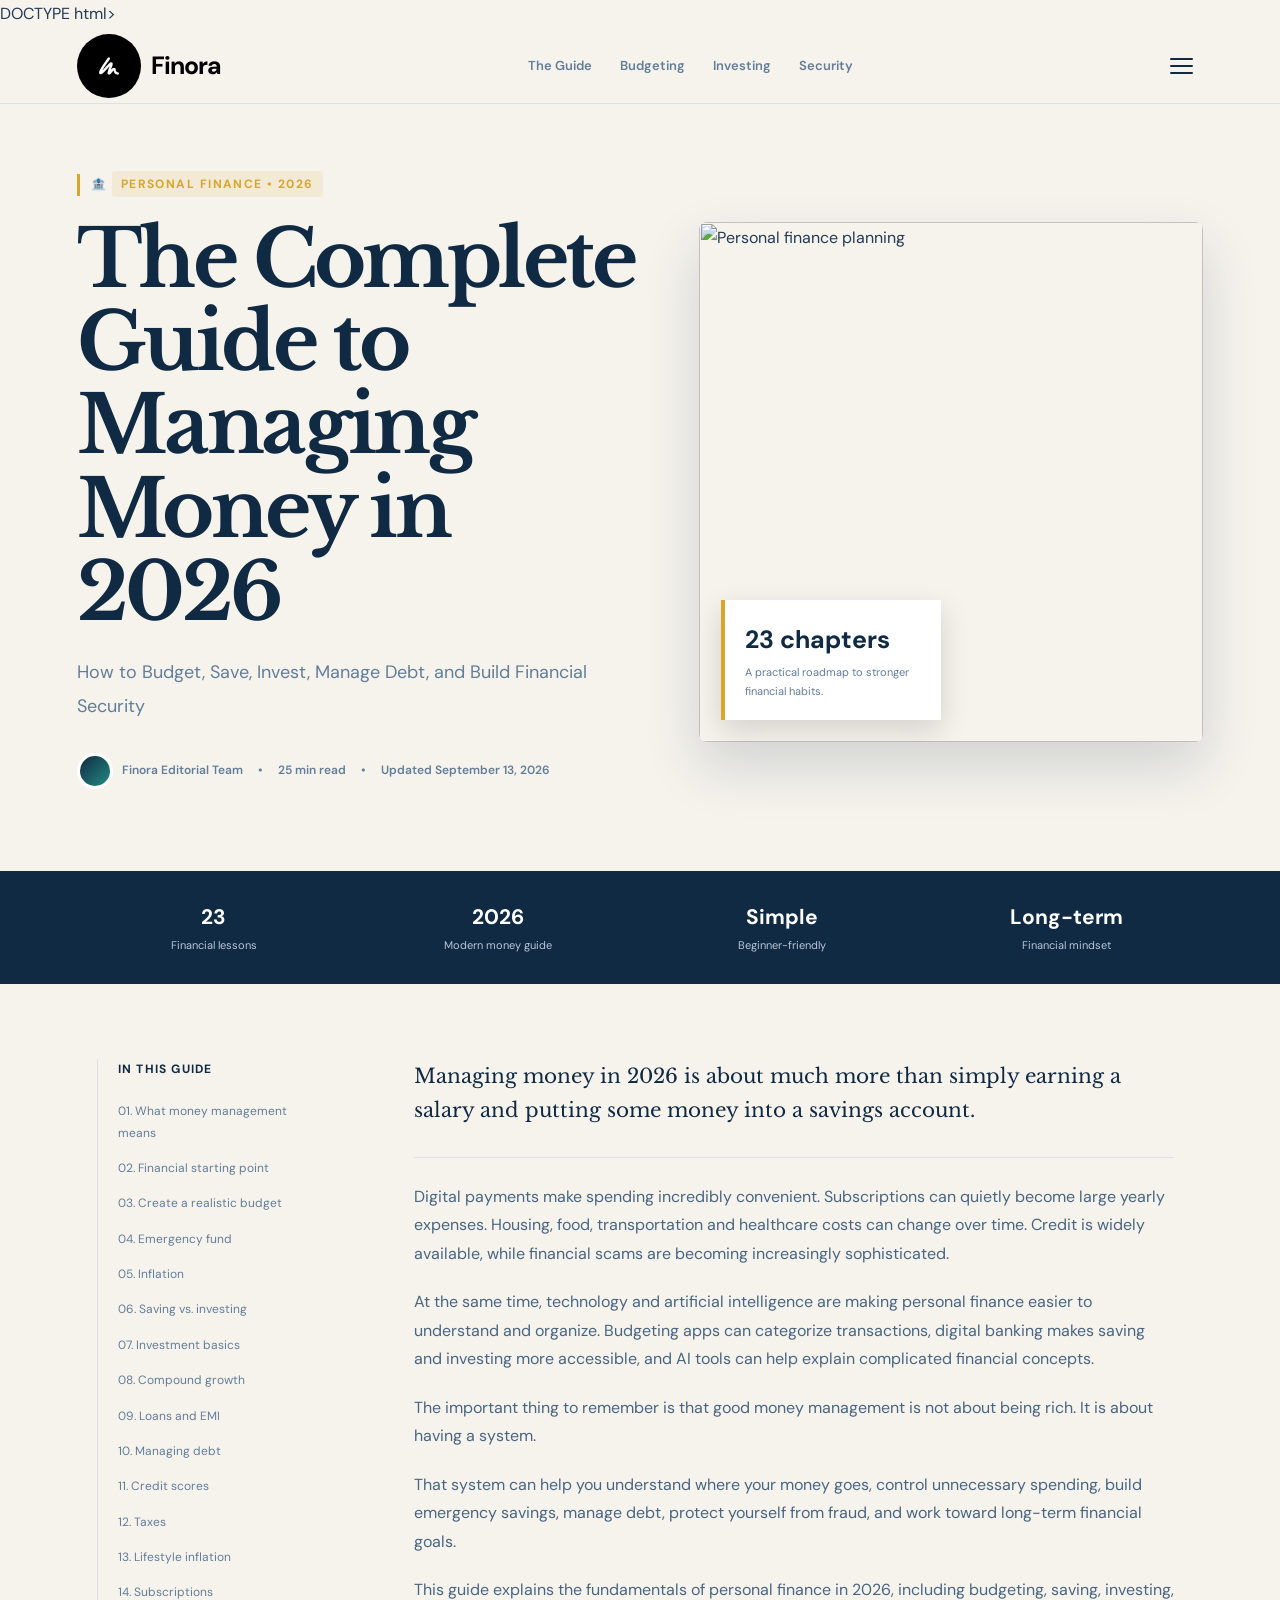
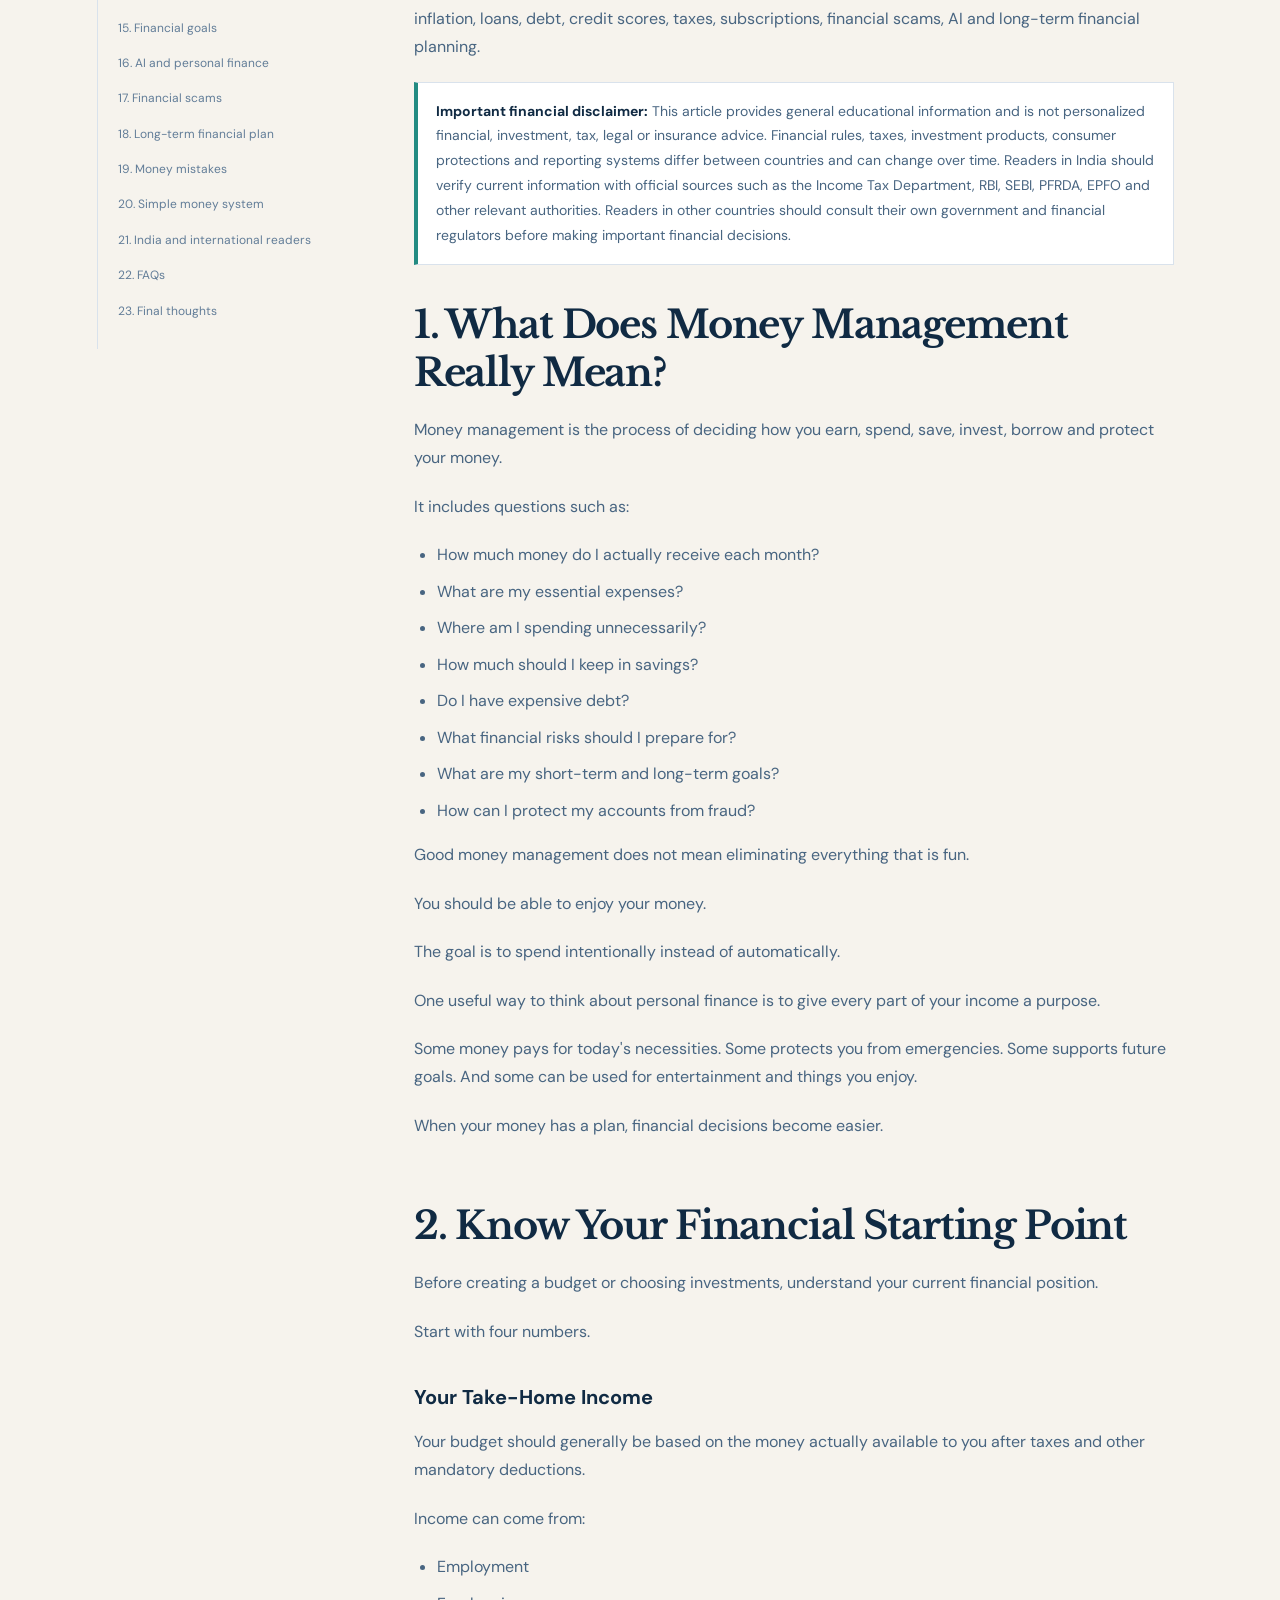
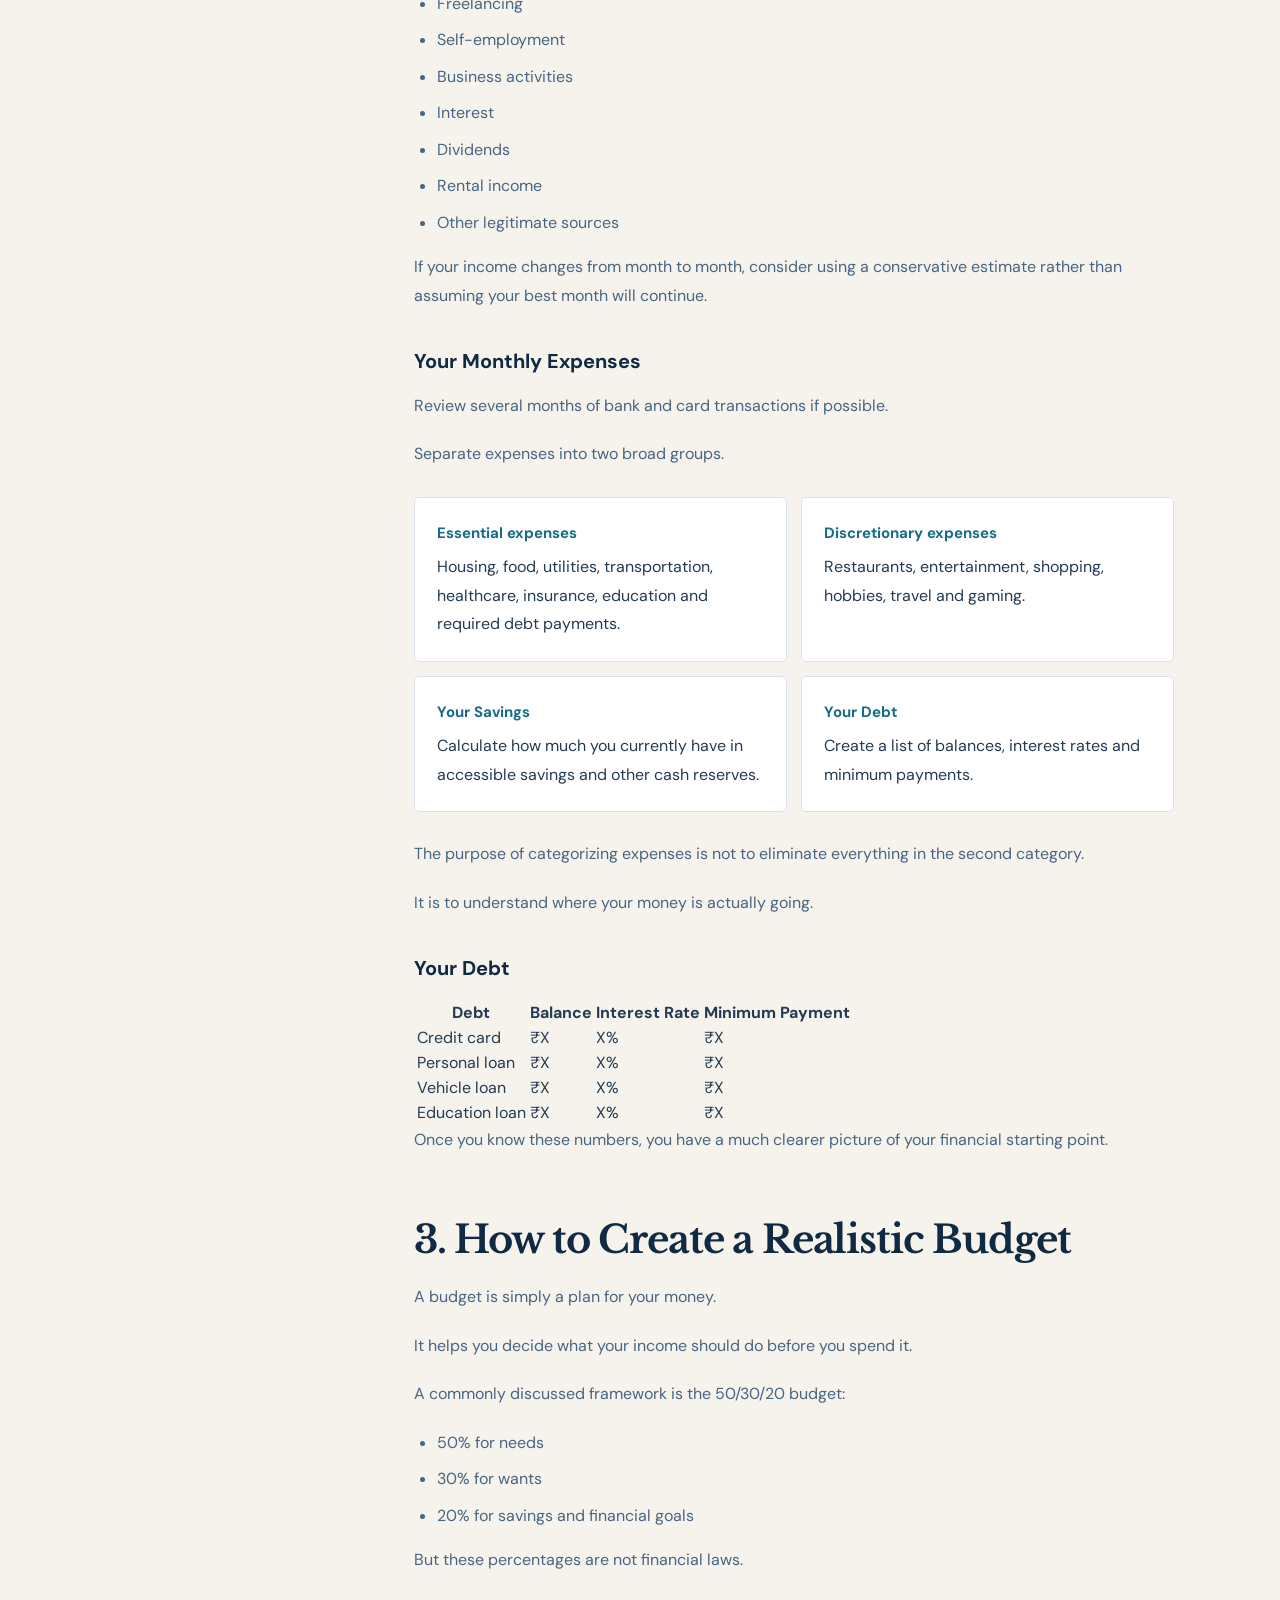
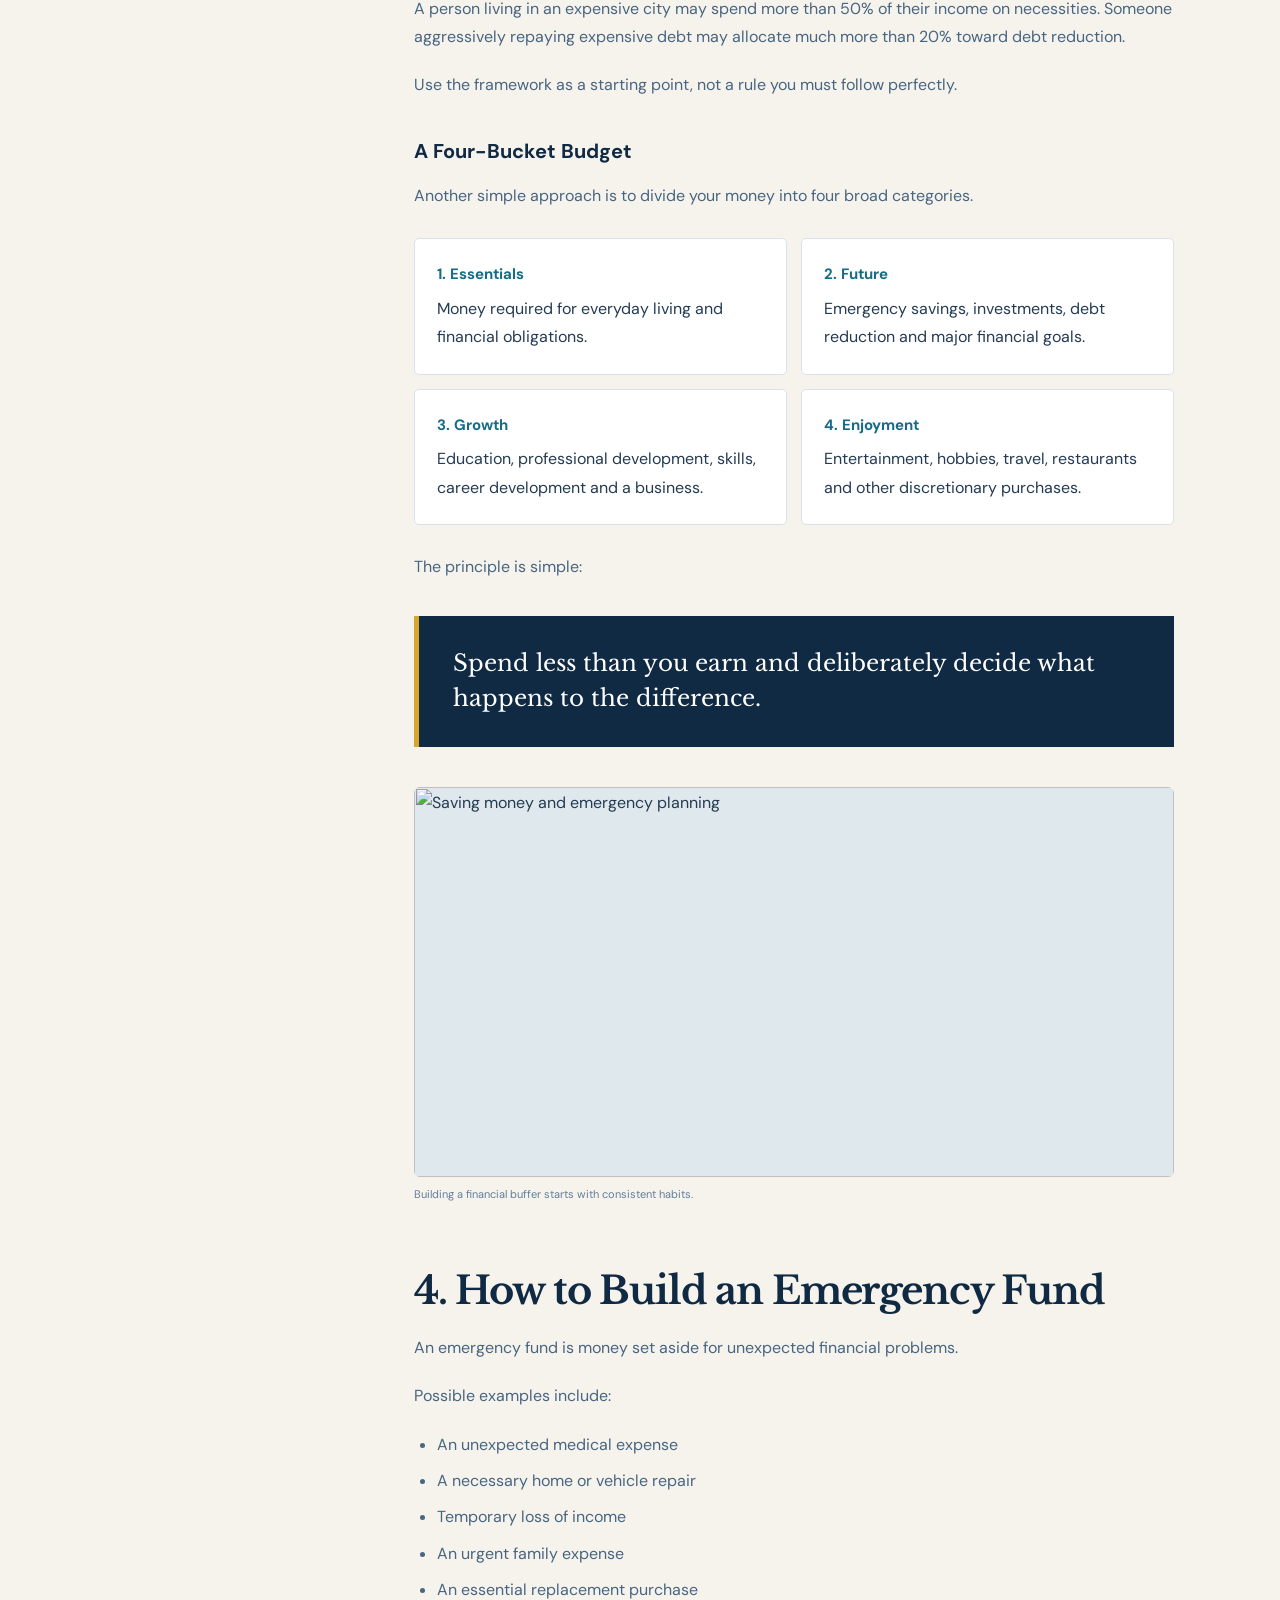
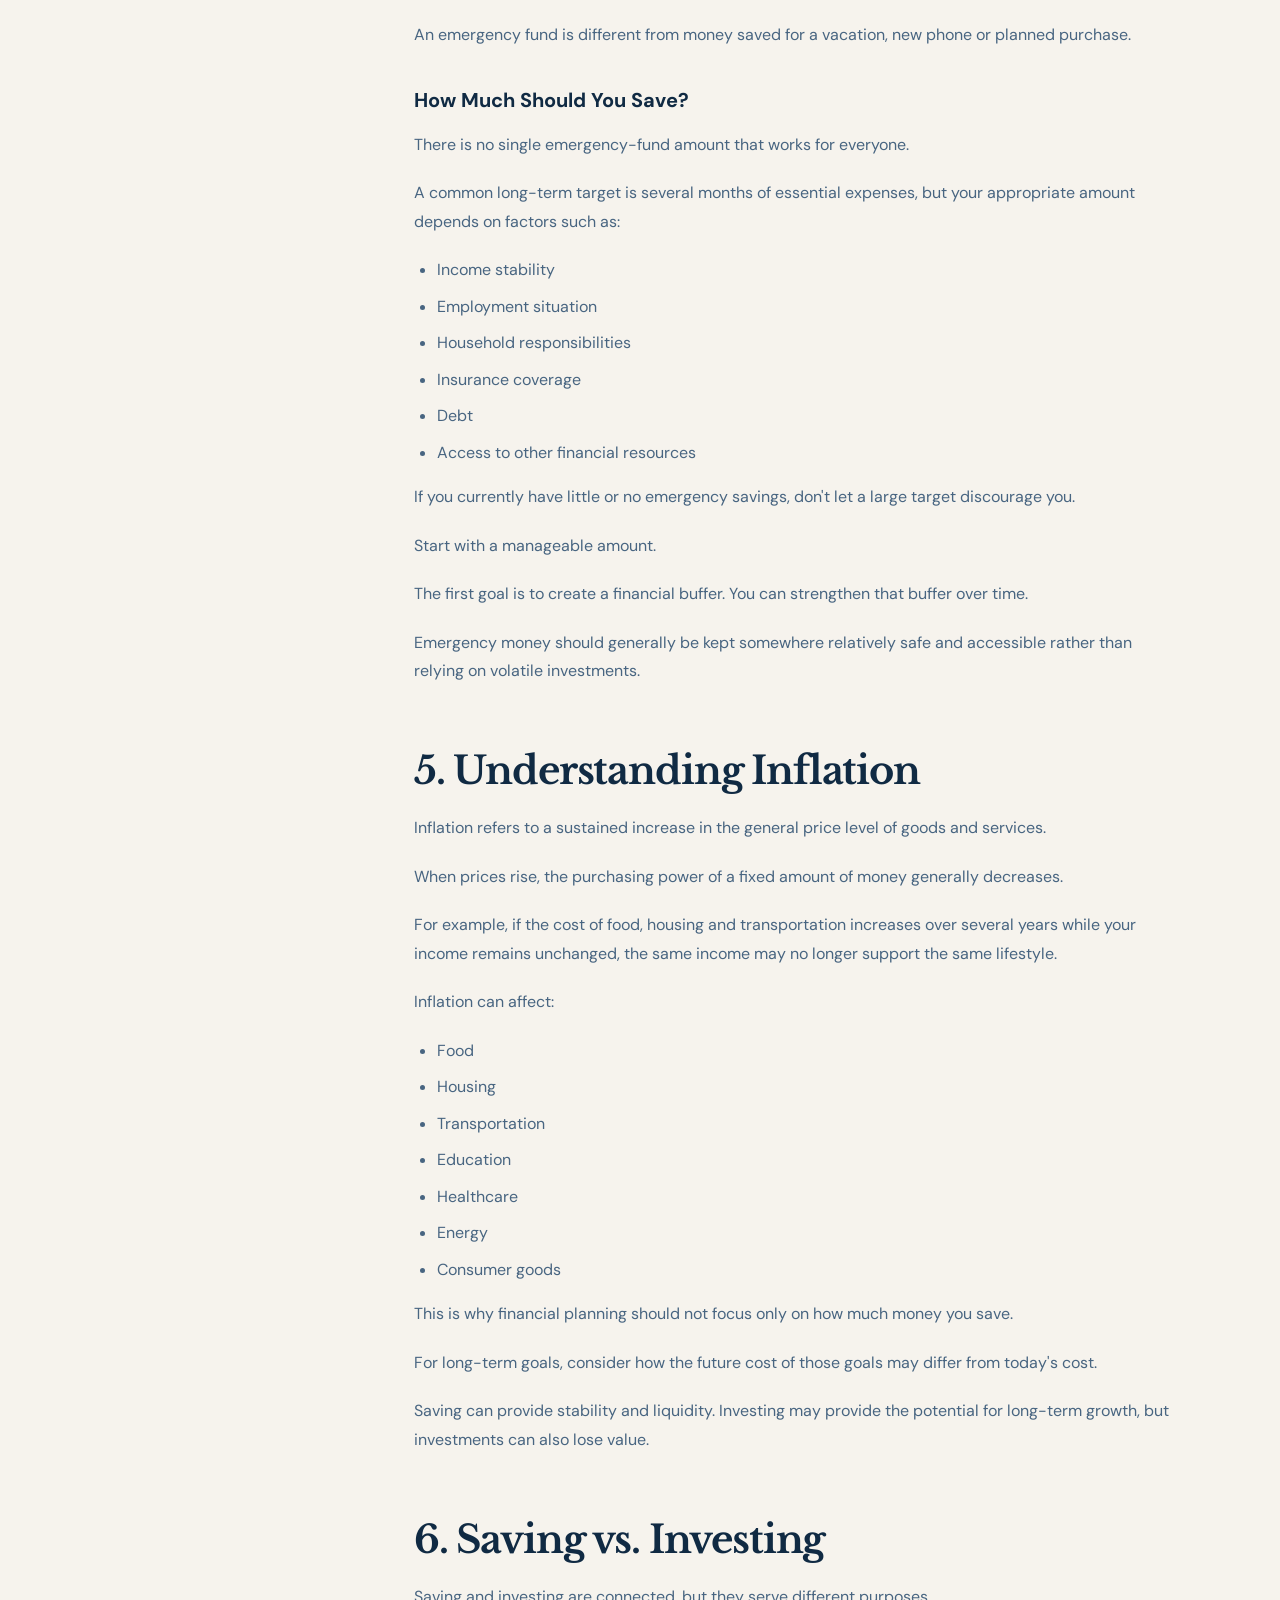
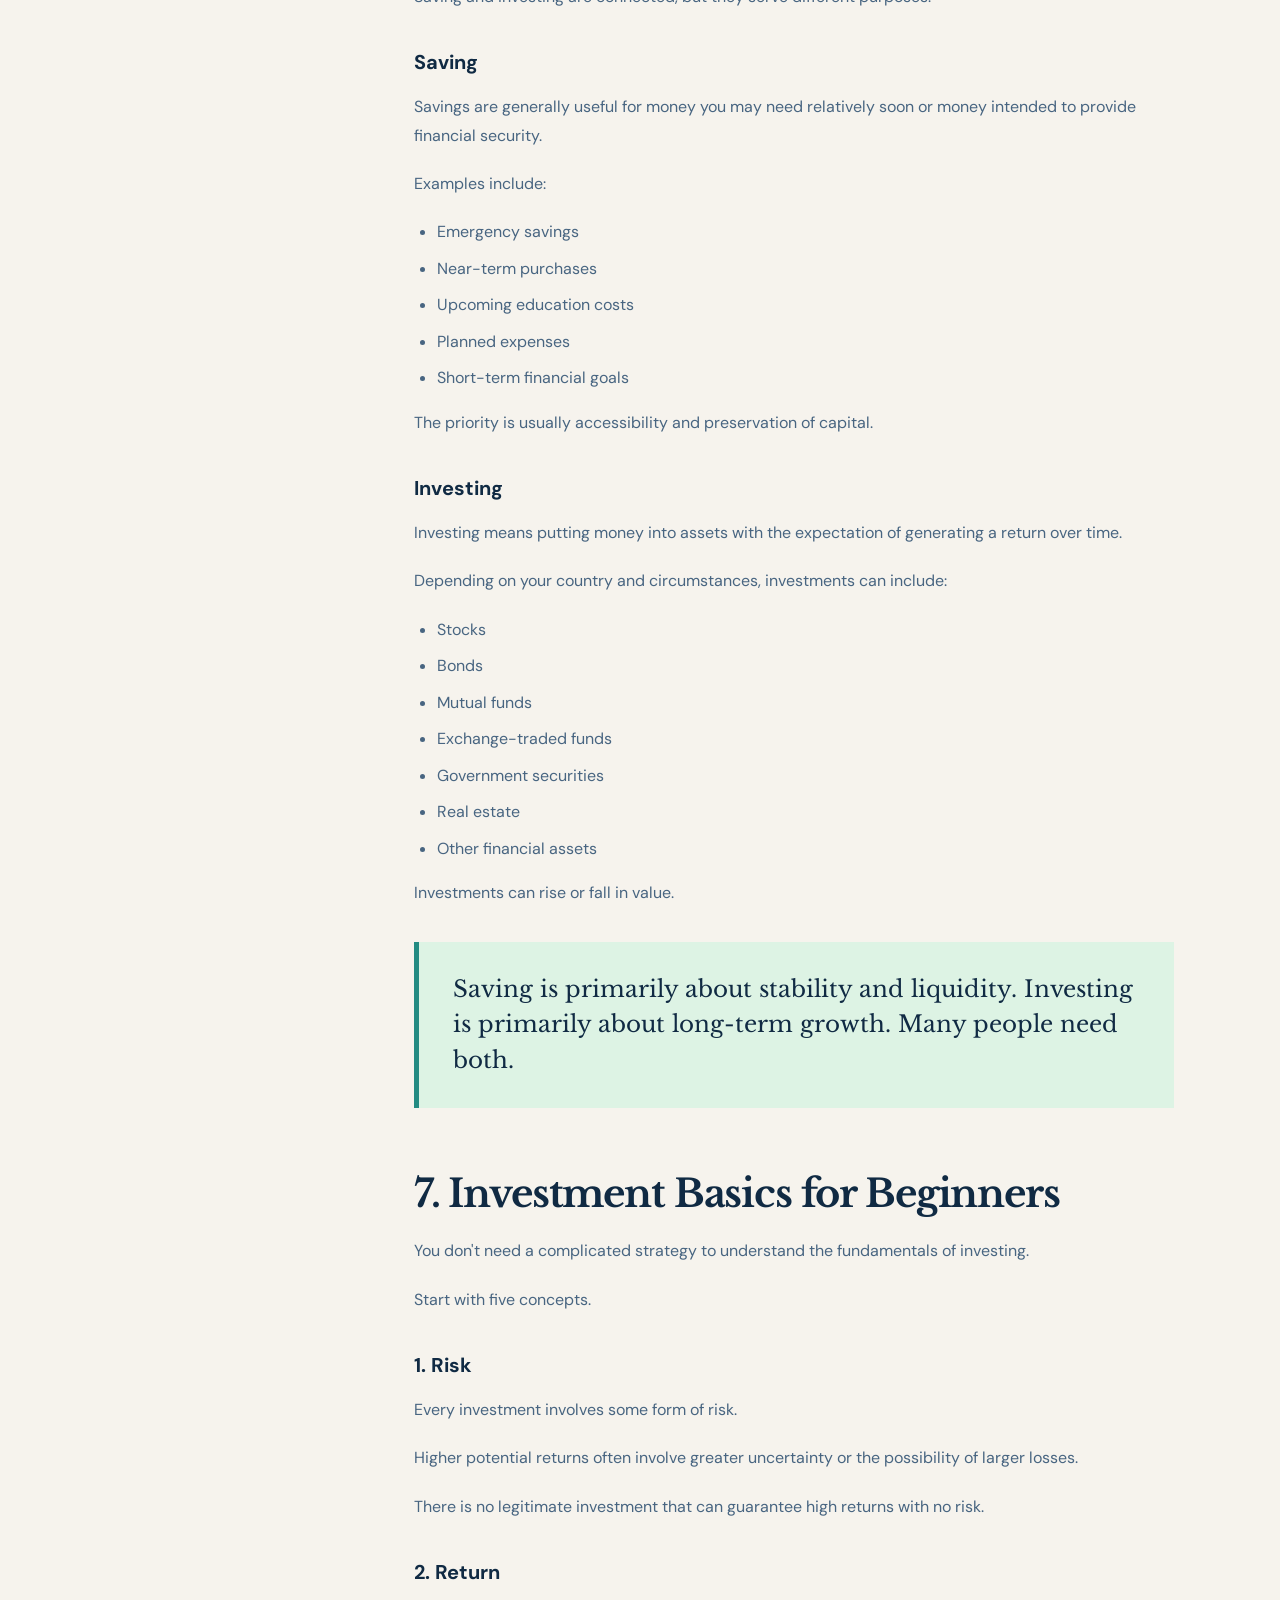
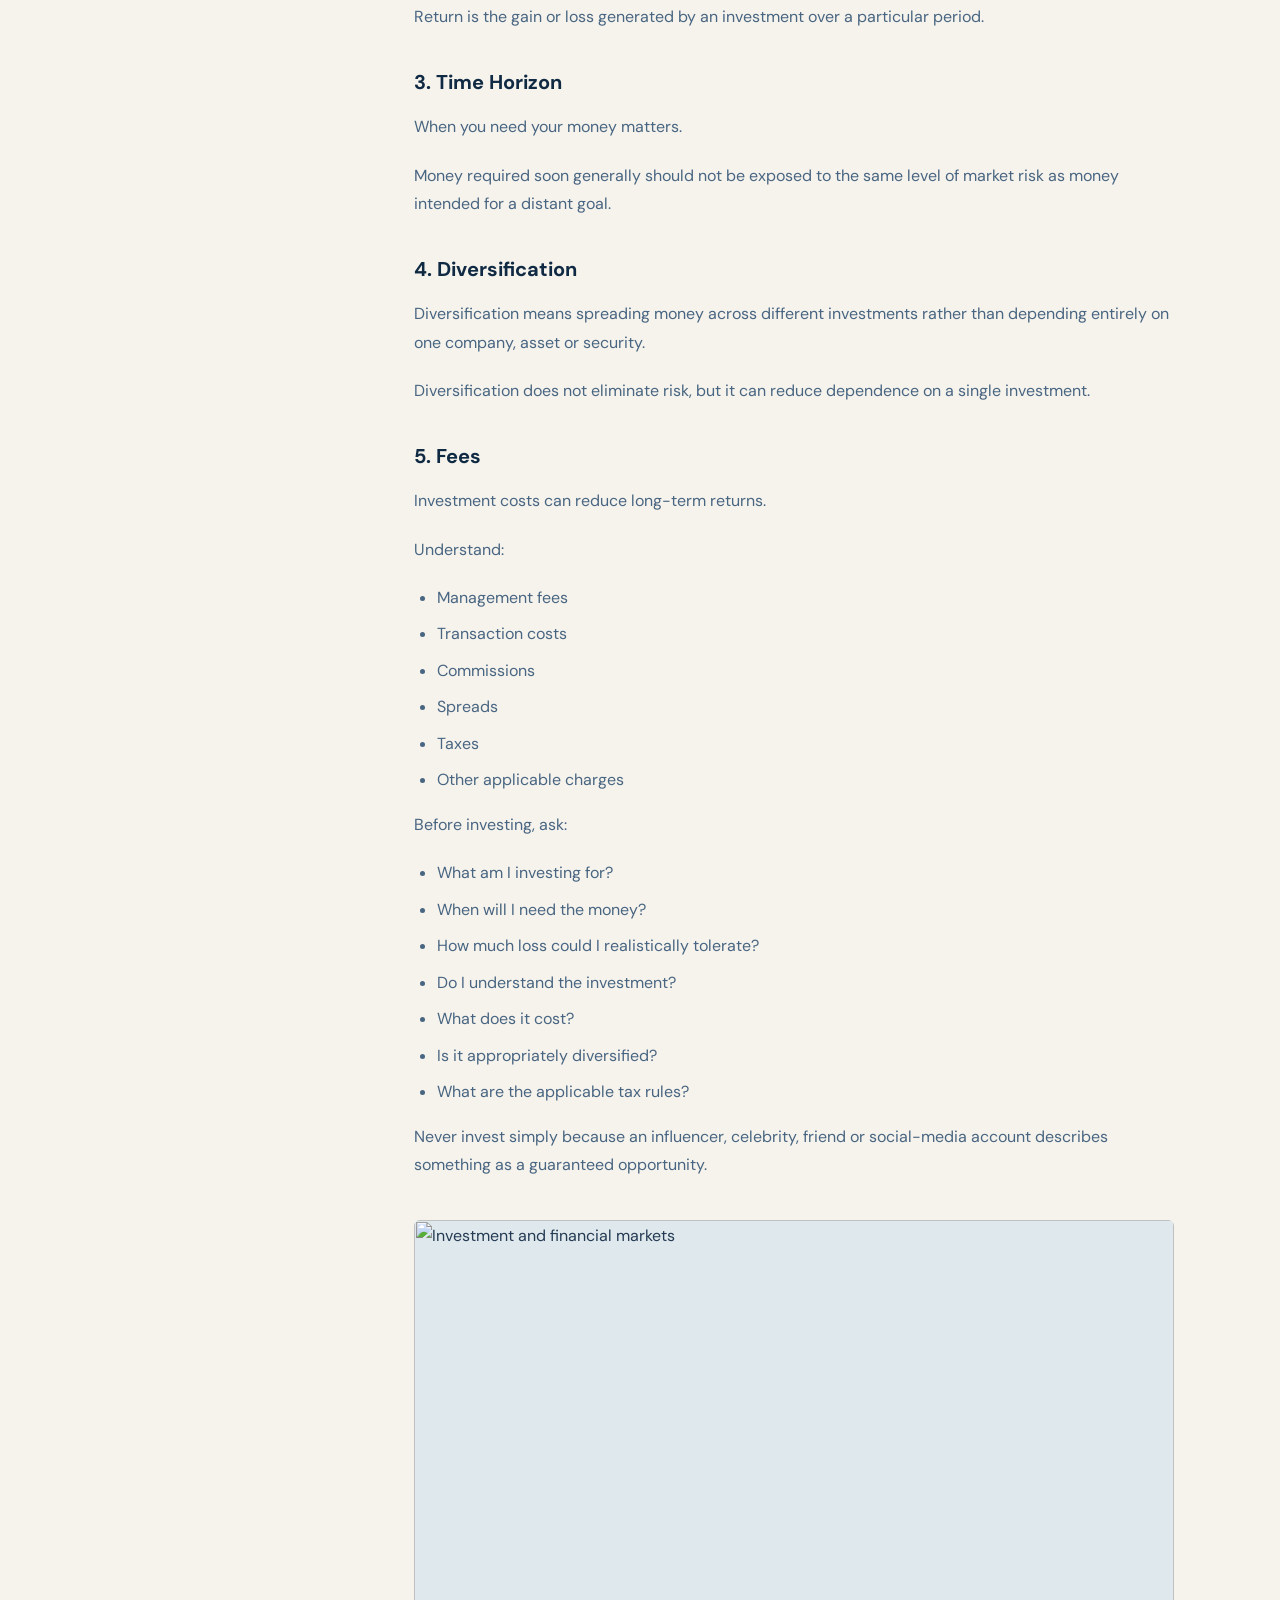
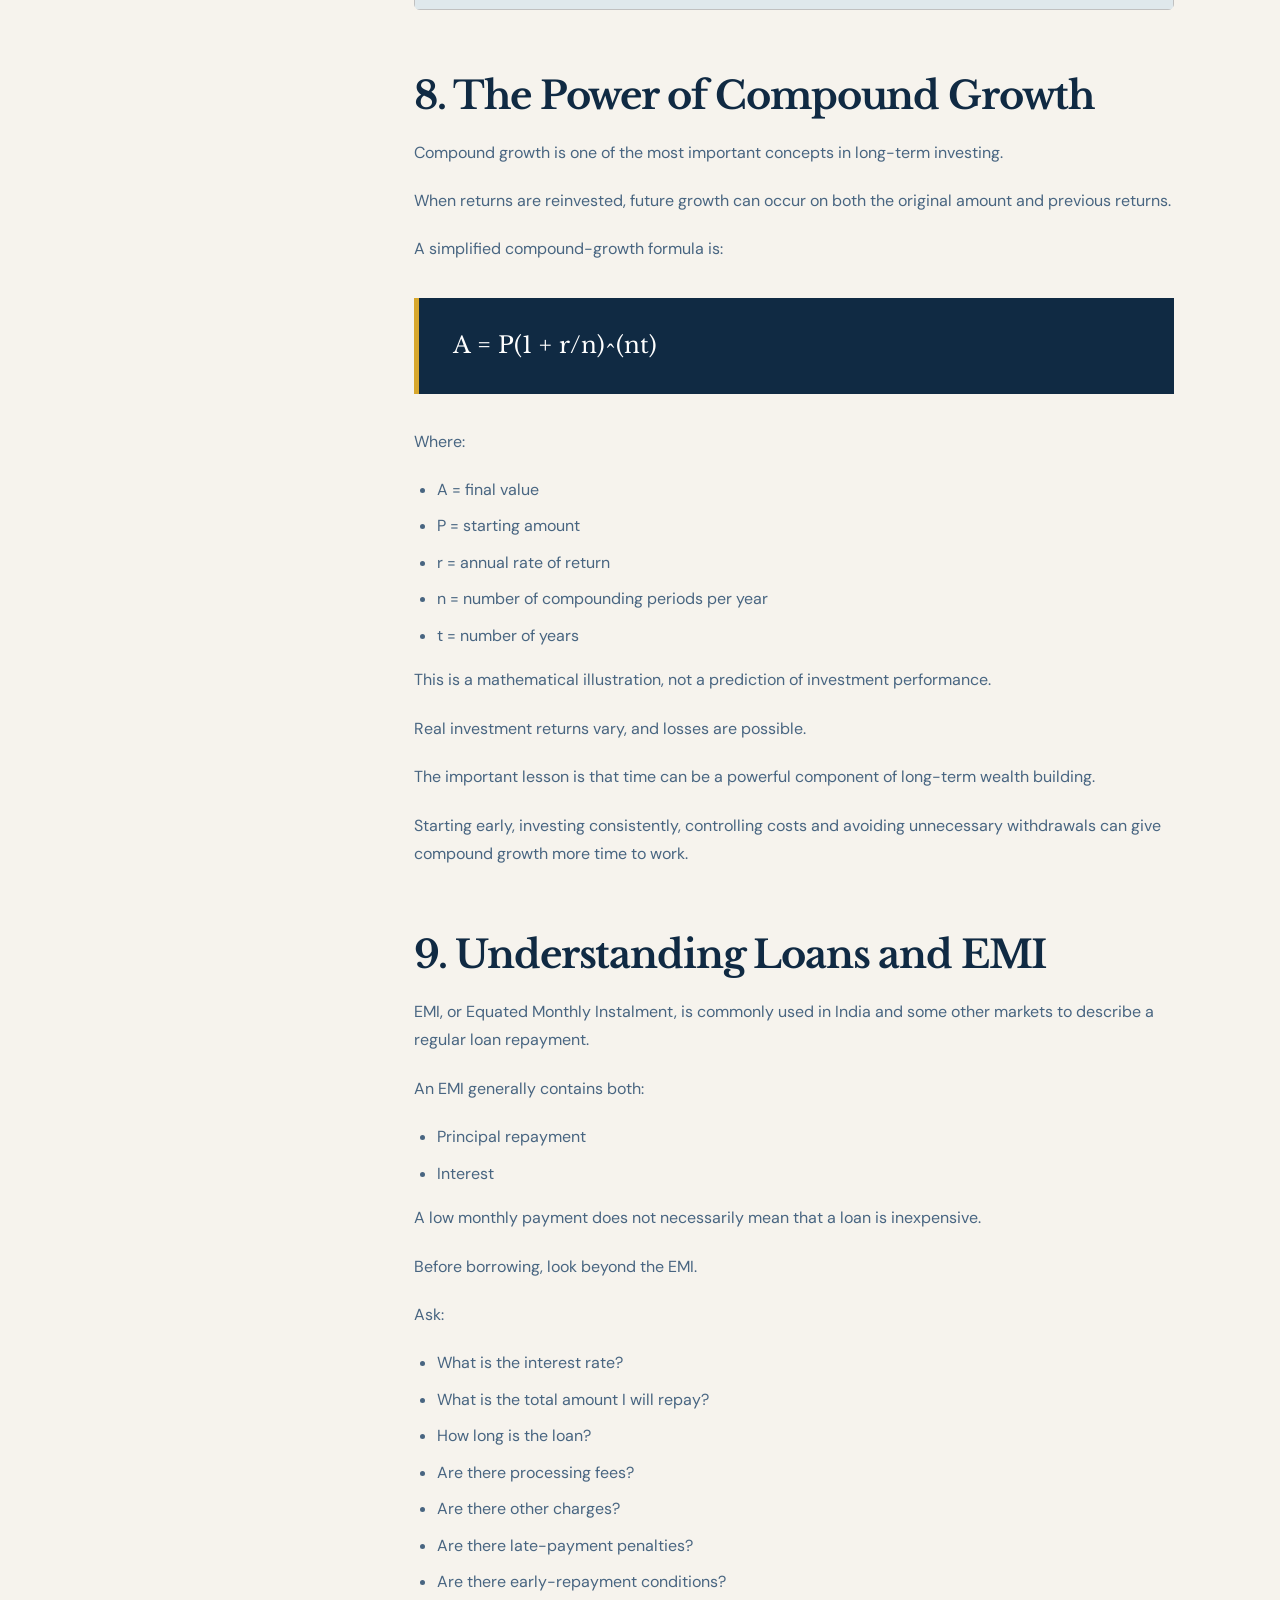
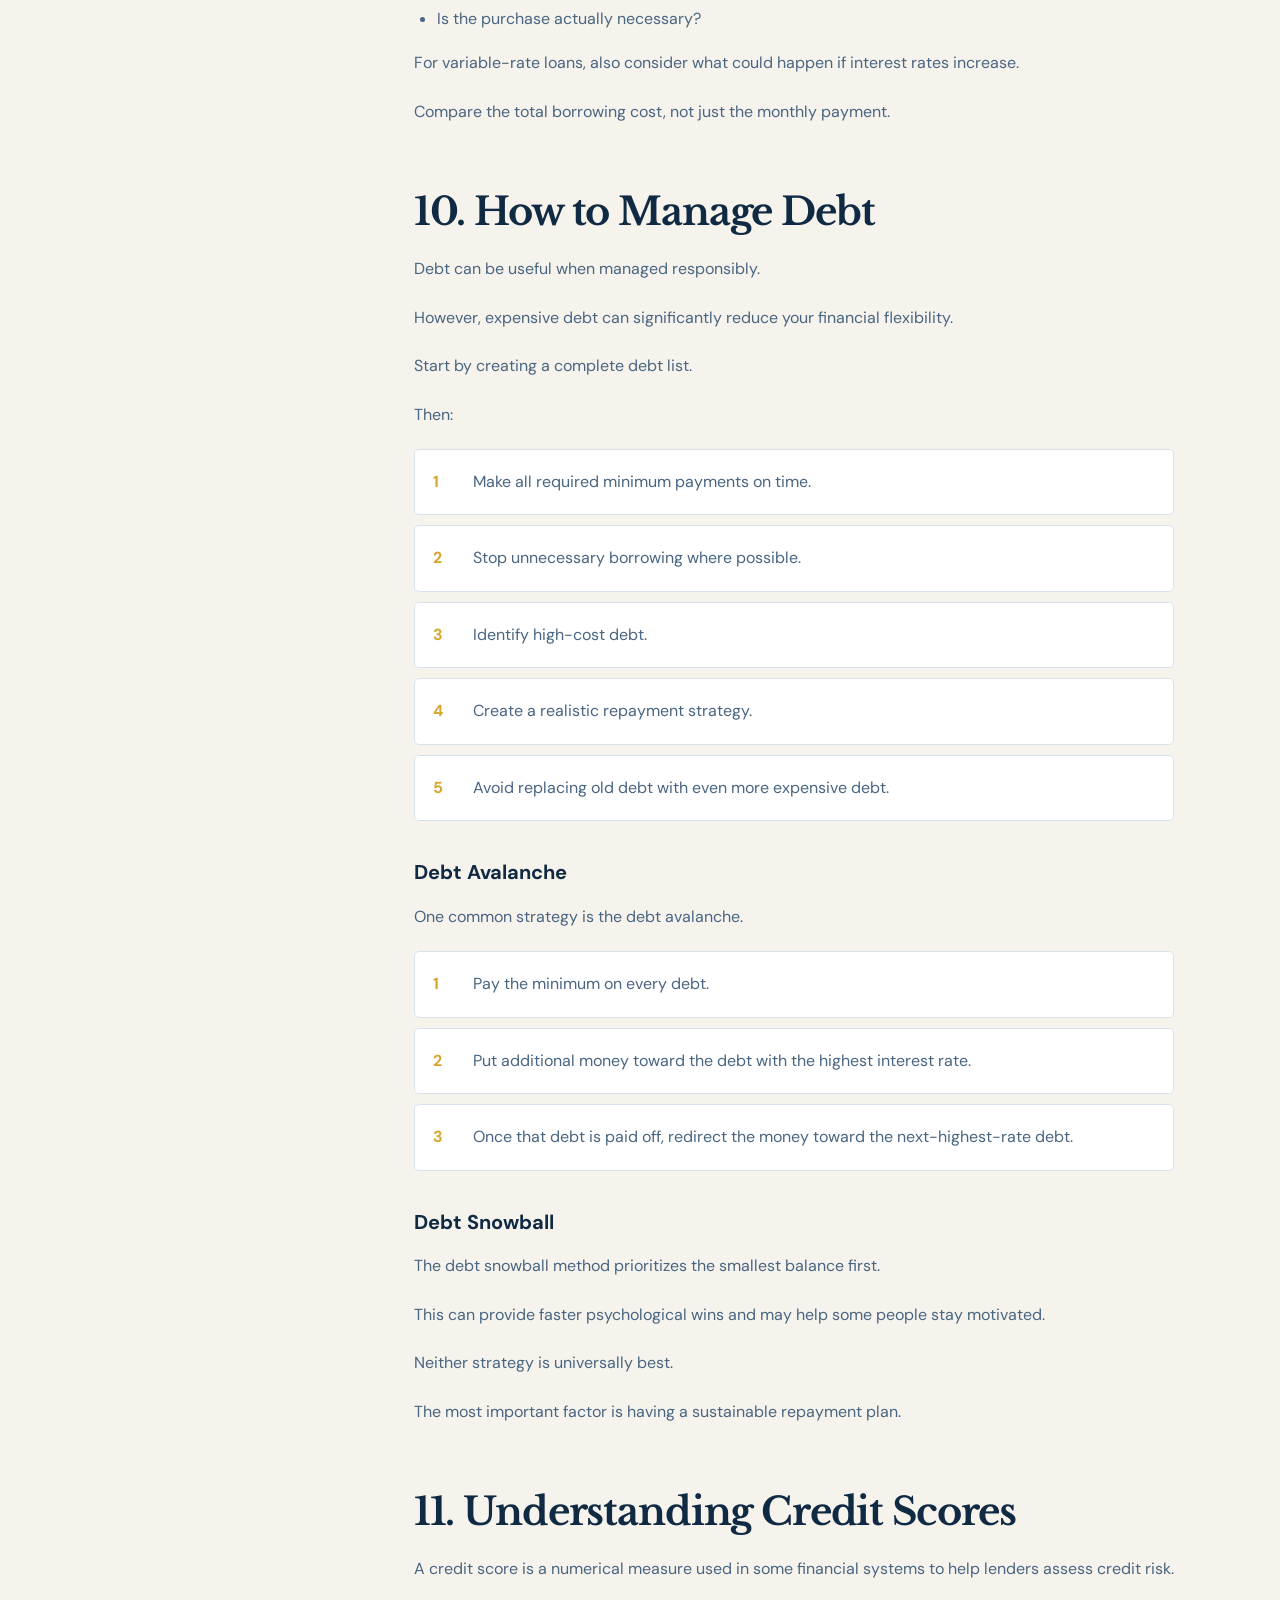
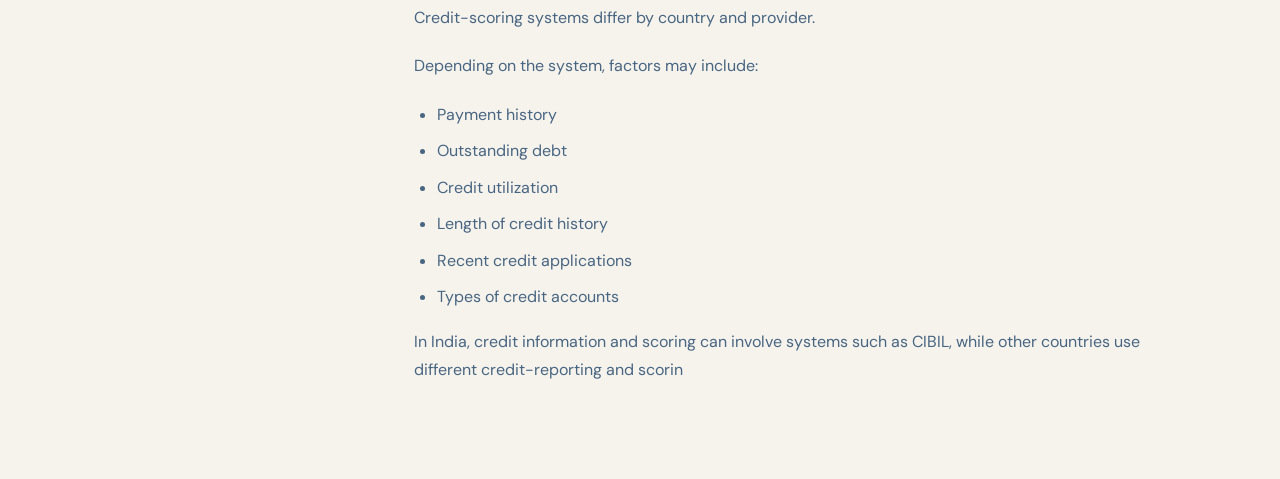
==== commit c8c160e7: "Integrate Google Analytics tracking code Added Google Analytics tracking code to the HTML file." ====
--- a/index.html
+++ b/index.html
@@ -1,7 +1,25 @@
-<!DOCTYPE html>
+<!-- Google tag (gtag.js) -->
+<script async src="https://www.googletagmanager.com/gtag/js?id=G-JHJ0SP8GQF"></script>
+<script>
+  window.dataLayer = window.dataLayer || [];
+  function gtag(){dataLayer.push(arguments);}
+  gtag('js', new Date());
+
+  gtag('config', 'G-JHJ0SP8GQF');
+</script>DOCTYPE html>
 <html lang="en">
 <head>
 <meta name="google-site-verification" content="XHF8PI4H30QwDauOllQr-AGNOEC9GmuxSXTjNiT5j08" />
+<!-- Google tag (gtag.js) -->
+<script async src="https://www.googletagmanager.com/gtag/js?id=G-JHJ0SP8GQF"></script>
+<script>
+  window.dataLayer = window.dataLayer || [];
+  function gtag(){dataLayer.push(arguments);}
+  gtag('js', new Date());
+
+  gtag('config', 'G-JHJ0SP8GQF');
+</script>
+
 <meta charset="UTF-8">
 <meta name="viewport" content="width=device-width, initial-scale=1.0">
 <meta name="description" content="The Complete Guide to Managing Money in 2026: practical guidance on budgeting, saving, investing, debt, credit, taxes, scams, AI and long-term financial planning.">
@@ -66,6 +84,4 @@
 
 <h2 id="debt">10. How to Manage Debt</h2><p>Debt can be useful when managed responsibly.</p><p>However, expensive debt can significantly reduce your financial flexibility.</p><p>Start by creating a complete debt list.</p><p>Then:</p><ol class="steps"><li>Make all required minimum payments on time.</li><li>Stop unnecessary borrowing where possible.</li><li>Identify high-cost debt.</li><li>Create a realistic repayment strategy.</li><li>Avoid replacing old debt with even more expensive debt.</li></ol><h3>Debt Avalanche</h3><p>One common strategy is the debt avalanche.</p><ol class="steps"><li>Pay the minimum on every debt.</li><li>Put additional money toward the debt with the highest interest rate.</li><li>Once that debt is paid off, redirect the money toward the next-highest-rate debt.</li></ol><h3>Debt Snowball</h3><p>The debt snowball method prioritizes the smallest balance first.</p><p>This can provide faster psychological wins and may help some people stay motivated.</p><p>Neither strategy is universally best.</p><p>The most important factor is having a sustainable repayment plan.</p>
 
-<h2 id="credit">11. Understanding Credit Scores</h2><p>A credit score is a numerical measure used in some financial systems to help lenders assess credit risk.</p><p>Credit-scoring systems differ by country and provider.</p><p>Depending on the system, factors may include:</p><ul><li>Payment history</li><li>Outstanding debt</li><li>Credit utilization</li><li>Length of credit history</li><li>Recent credit applications</li><li>Types of credit accounts</li></ul><p>In India, credit information and scoring can involve systems such as CIBIL, while other countries use different credit-reporting and scoring systems.</p><p>The basic principle remains similar:</p><div class="quote light">Use credit responsibly and make required payments on time.</div><p>Check your applicable credit reports periodically for inaccurate information and follow the correction process provided by the relevant credit bureau.</p>
-
-<h2 id="taxes">12. How Taxes Affect Your Income</h2><p>Your advertised salary is not necessarily the same as the money available for spending.</p><p>Your take-home income can be affected by:</p><ul><li>Income tax</li><li>Social-security or payroll contributions</li><li
+<h2 id="credit">11. Understanding Credit Scores</h2><p>A credit score is a numerical measure used in some financial systems to help lenders assess credit risk.</p><p>Credit-scoring systems differ by country and provider.</p><p>Depending on the system, factors may include:</p><ul><li>Payment history</li><li>Outstanding debt</li><li>Credit utilization</li><li>Length of credit history</li><li>Recent credit applications</li><li>Types of credit accounts</li></ul><p>In India, credit information and scoring can involve systems such as CIBIL, while other countries use different credit-reporting and scorin
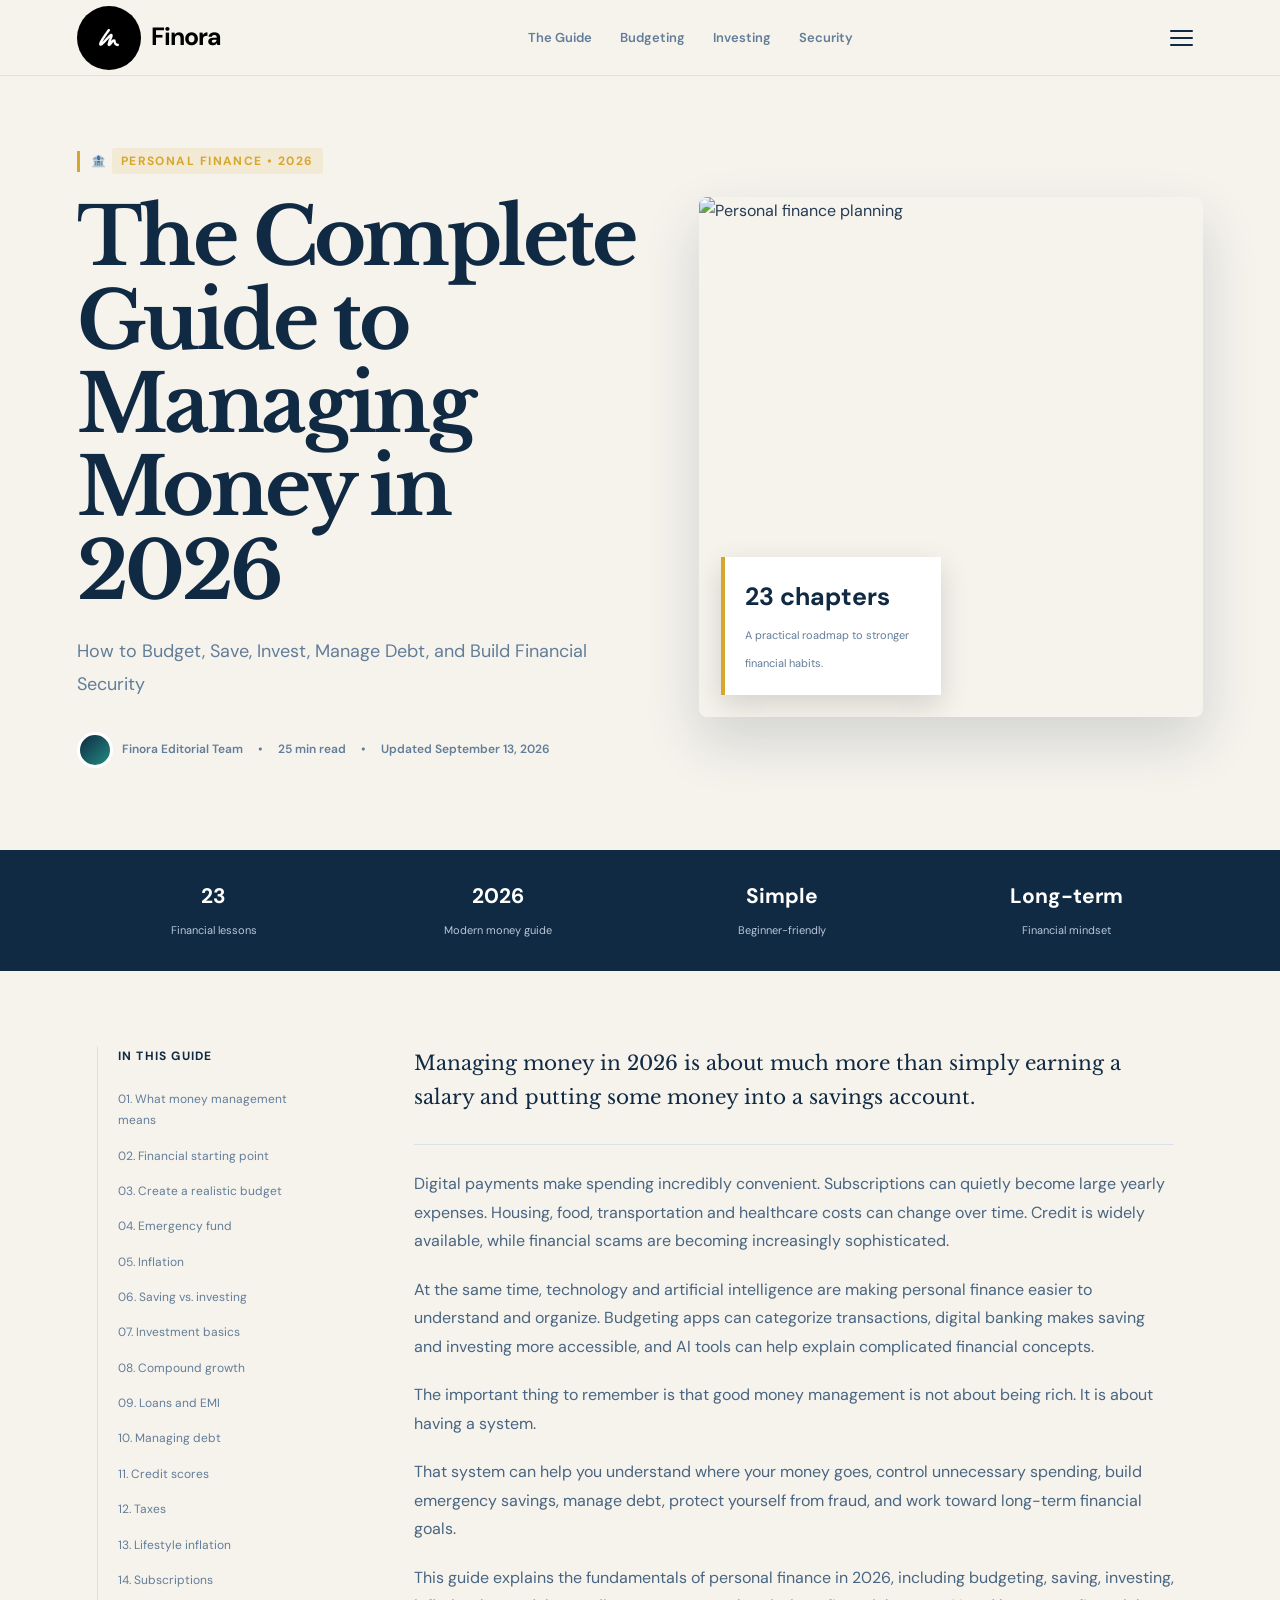
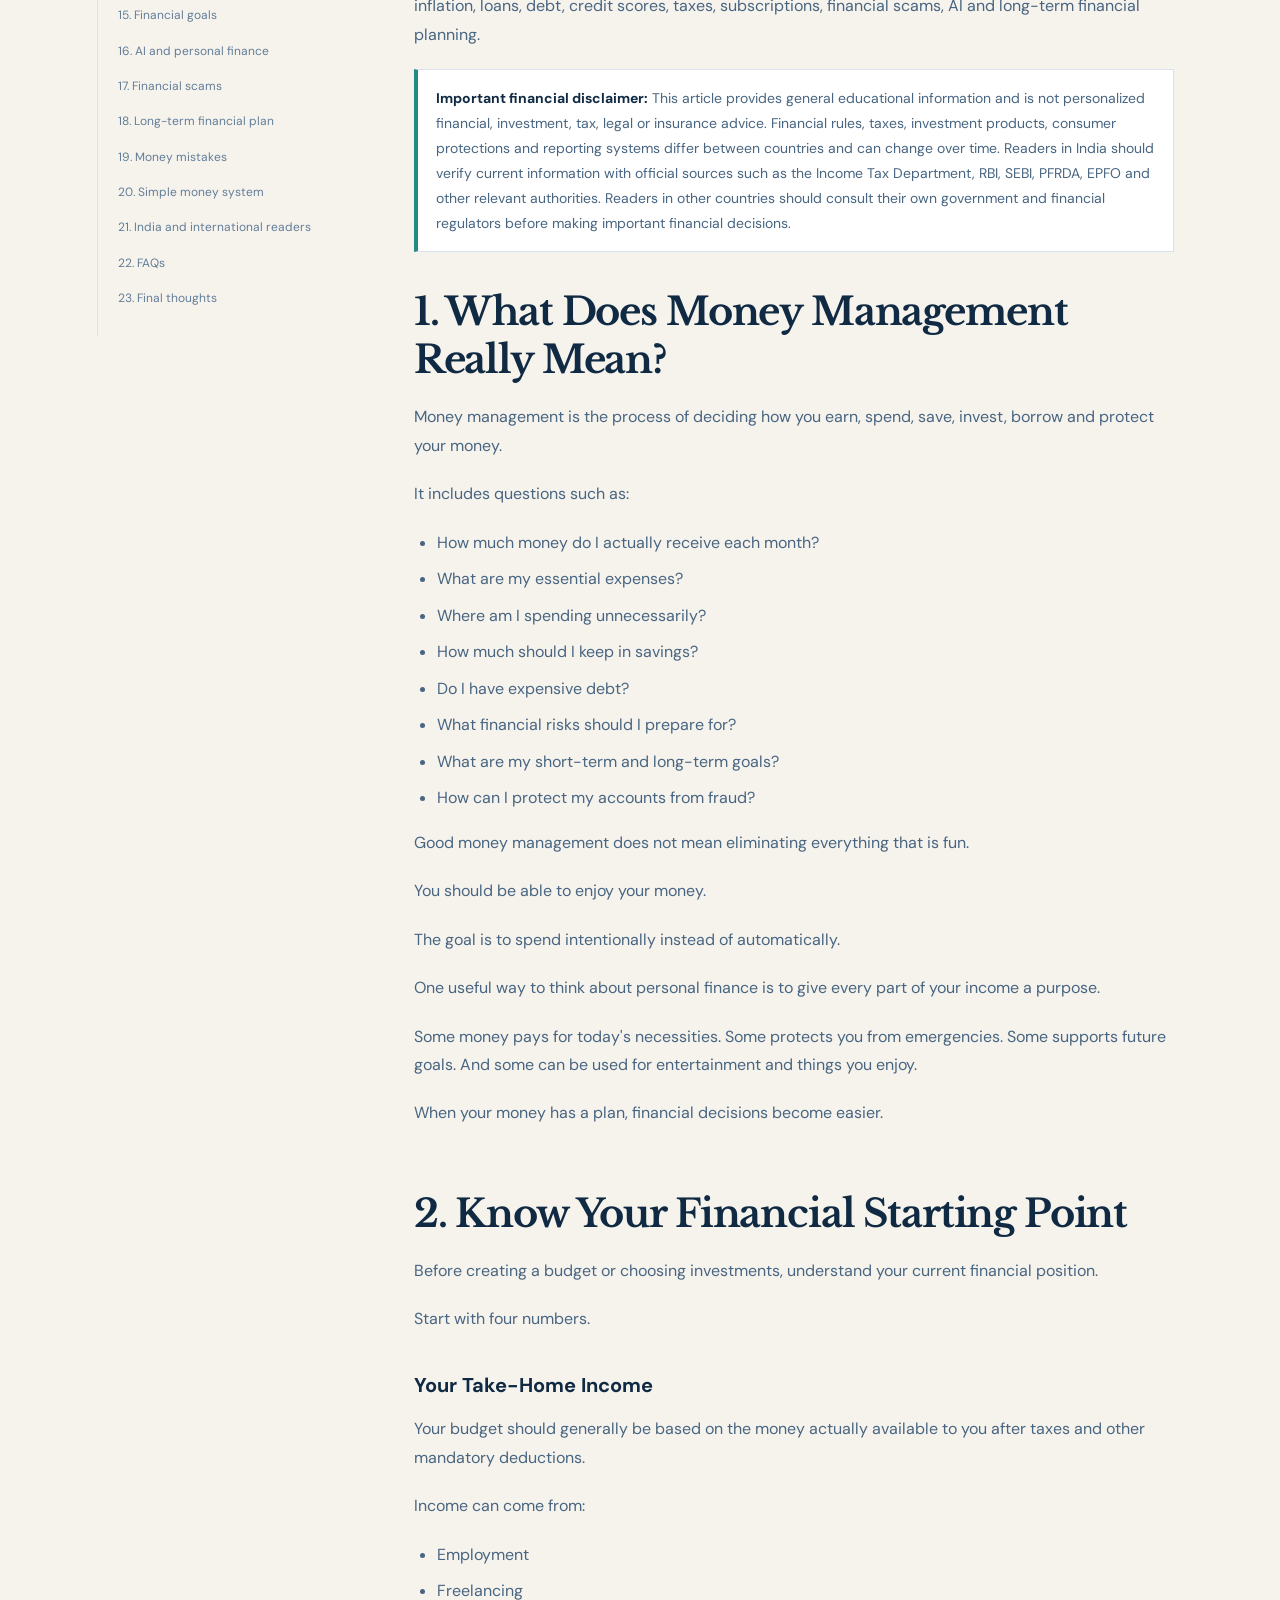
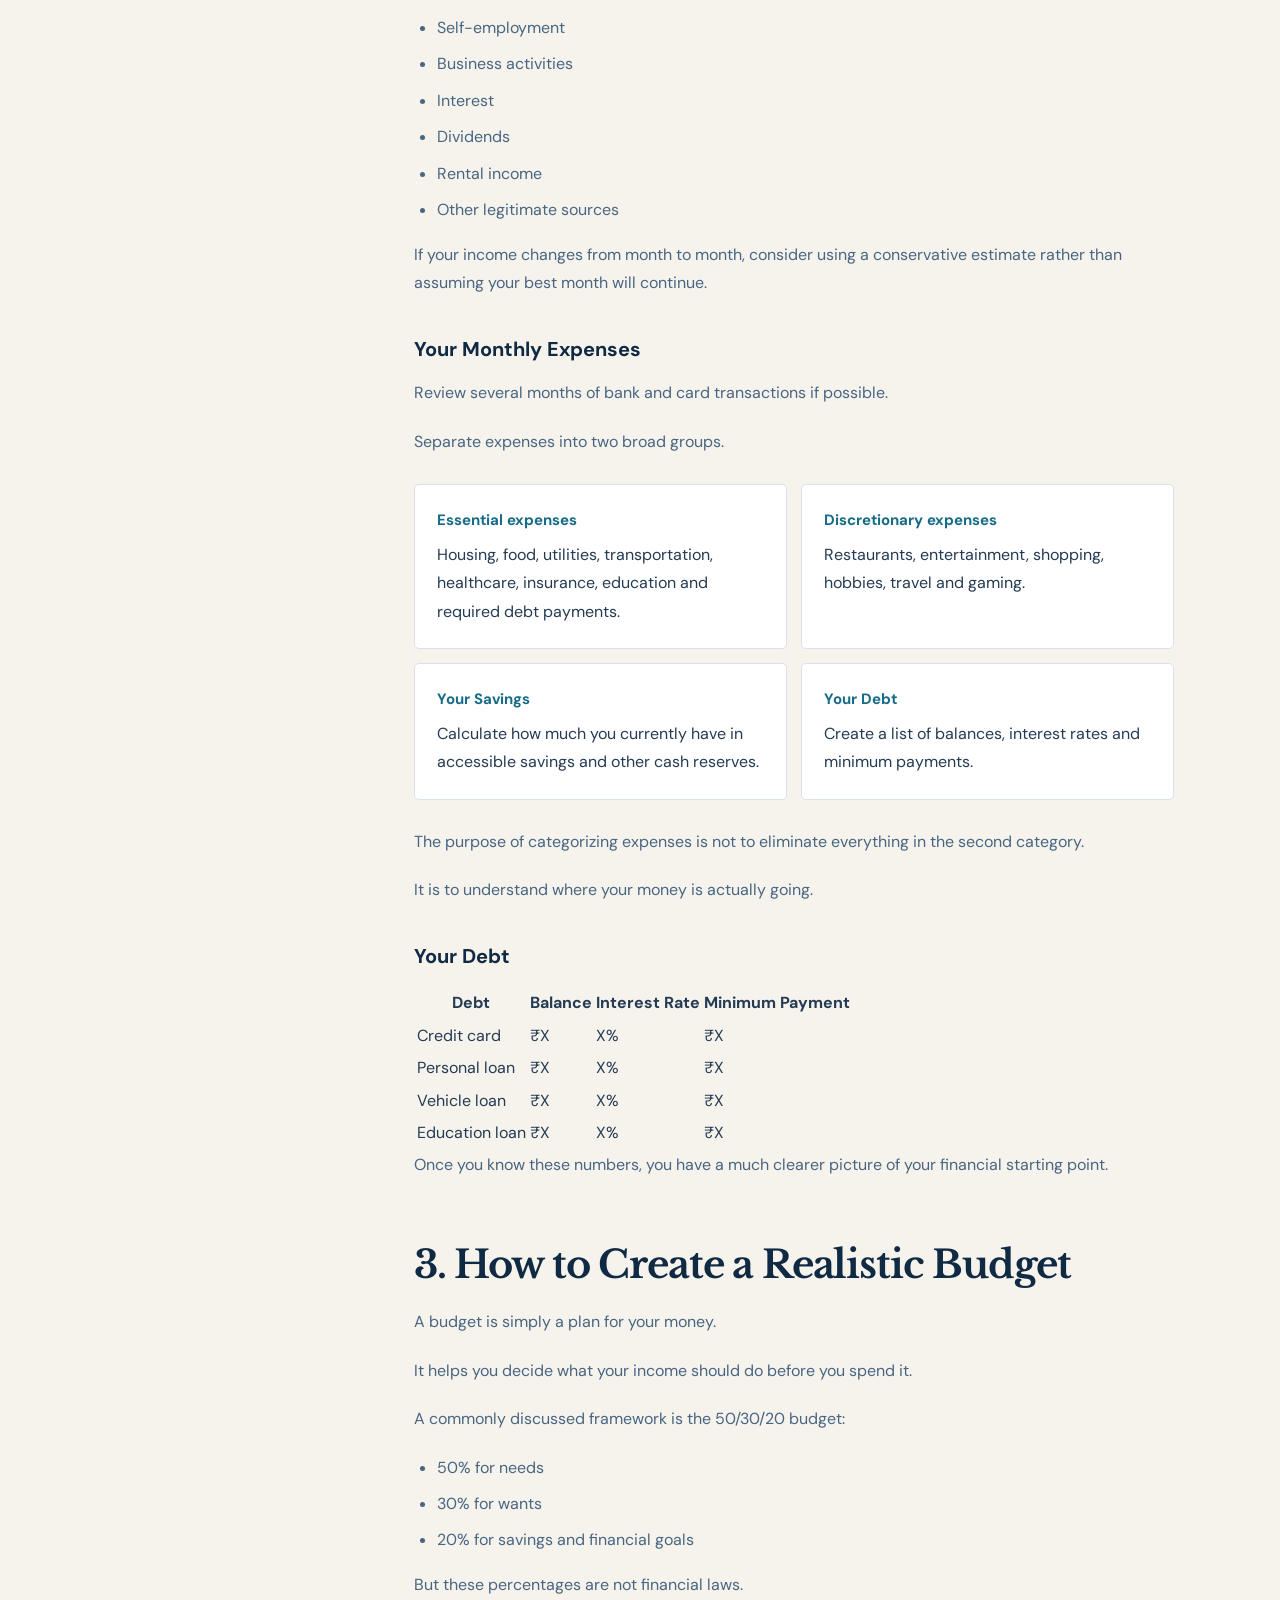
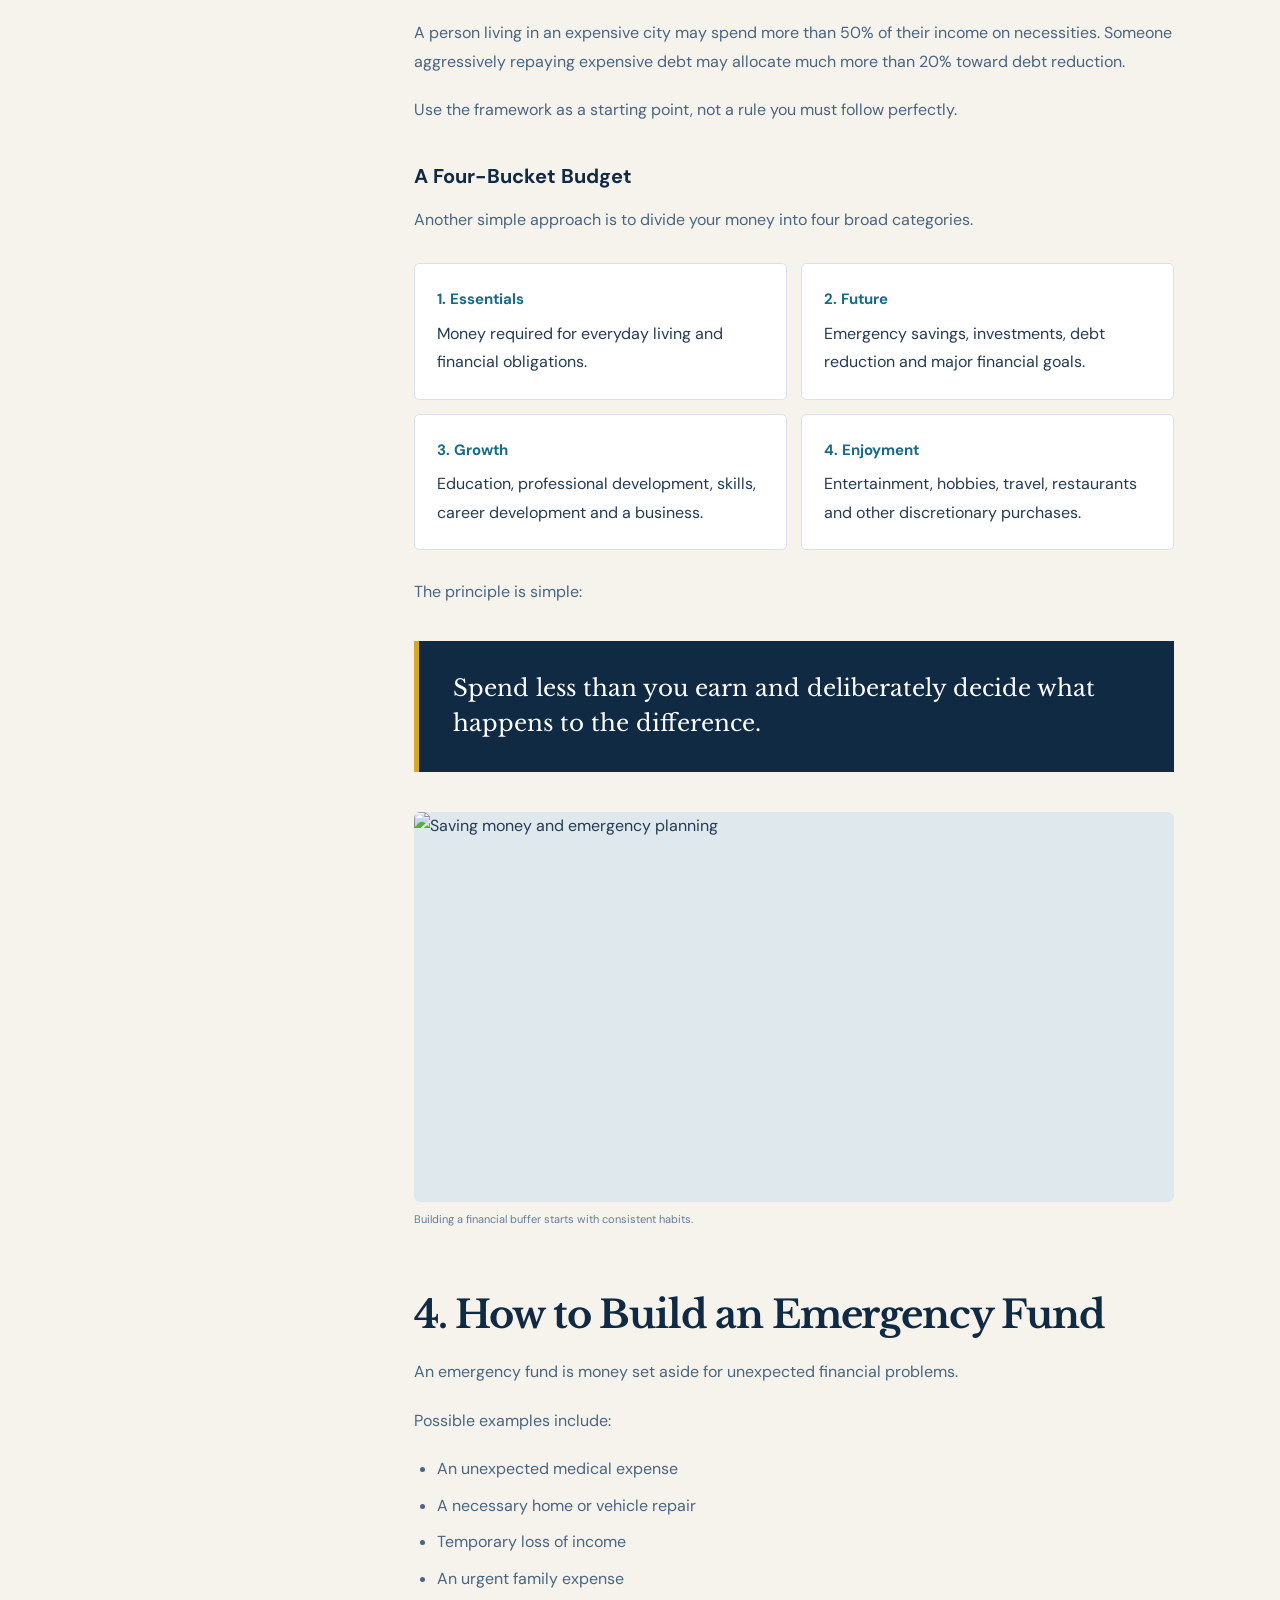
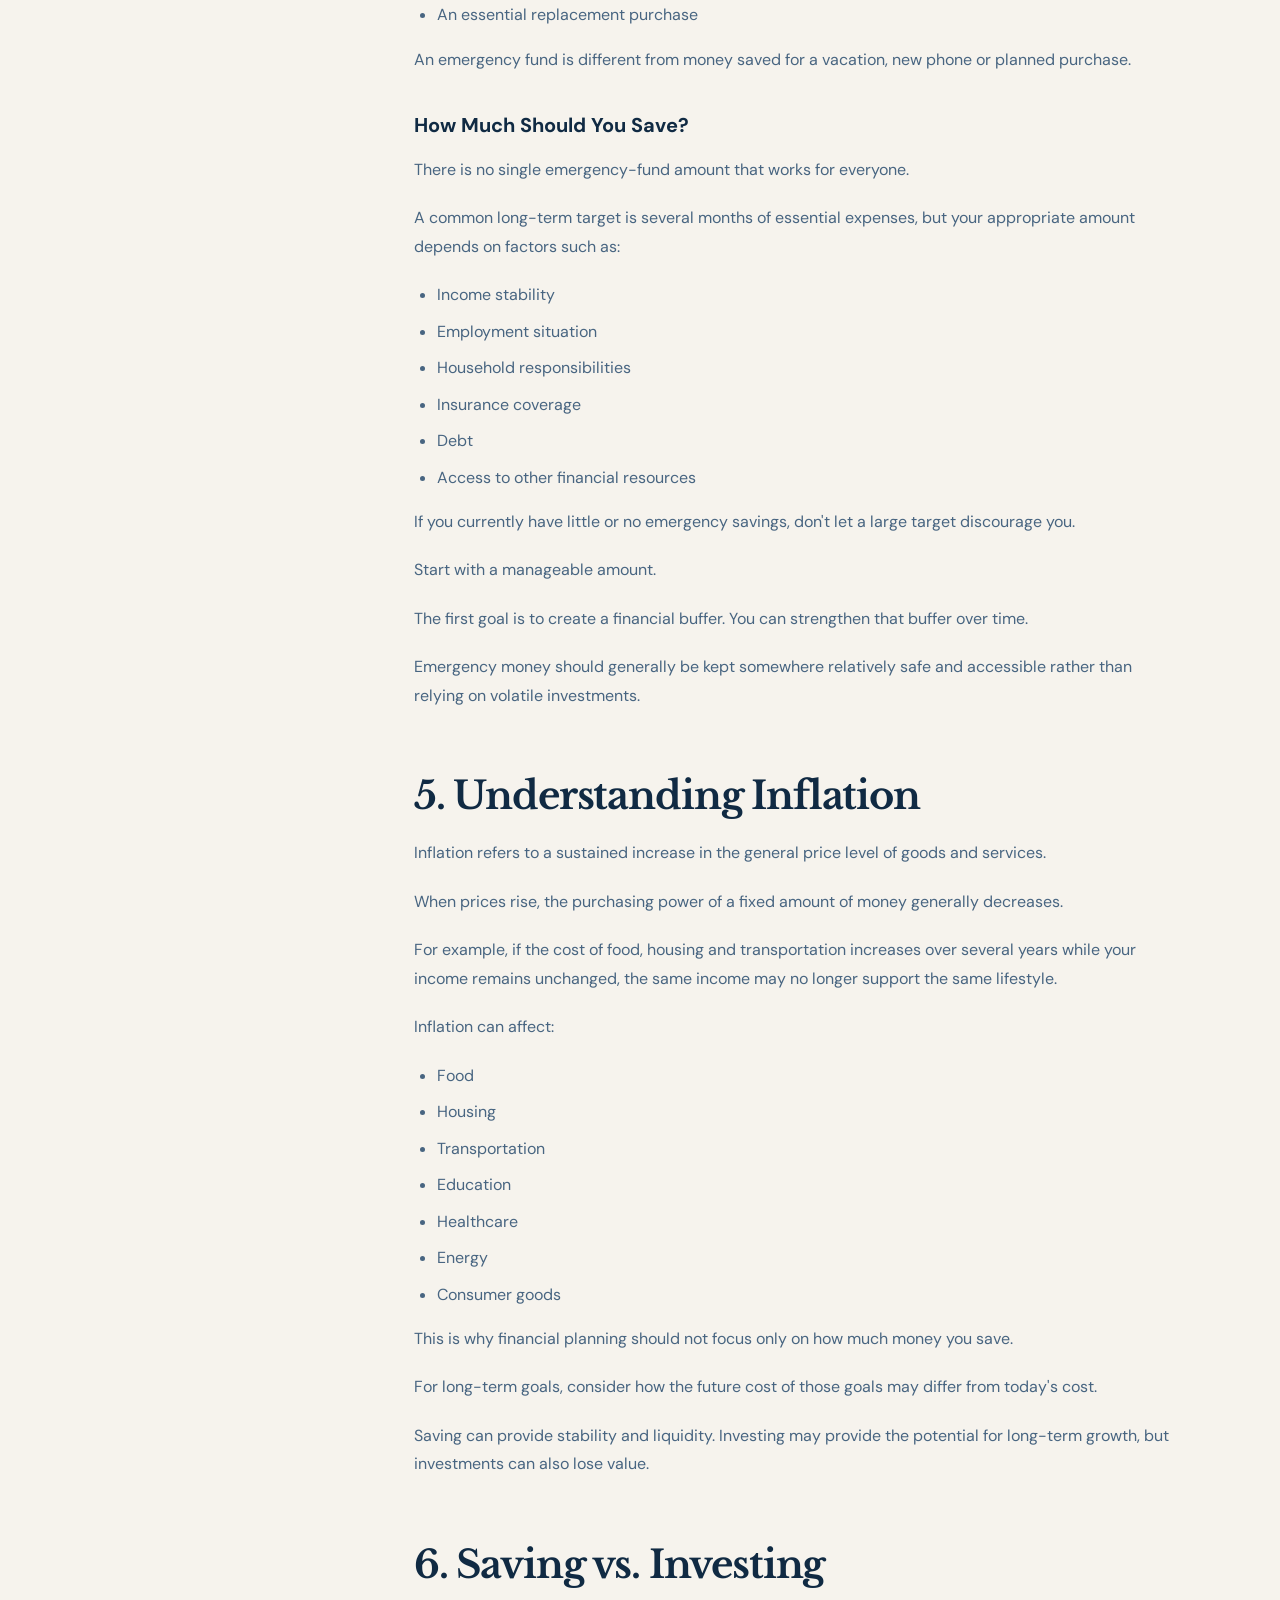
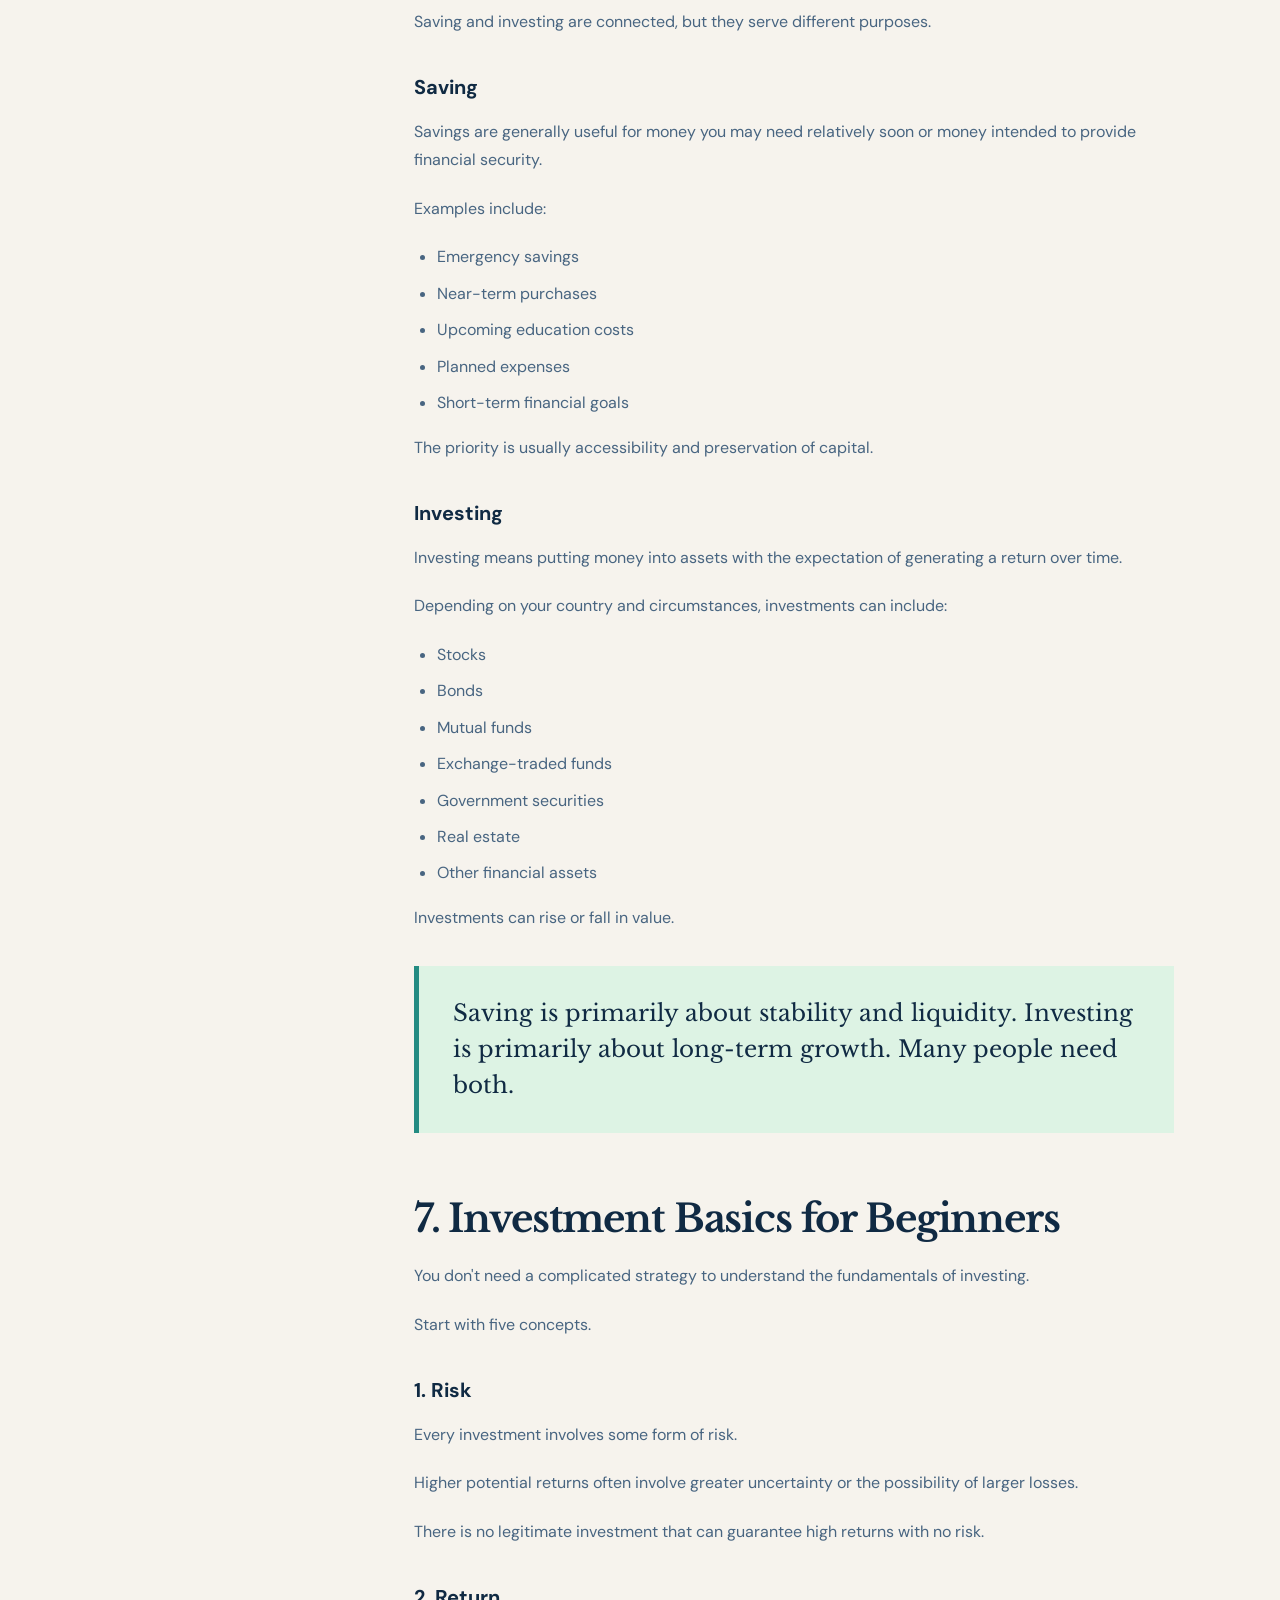
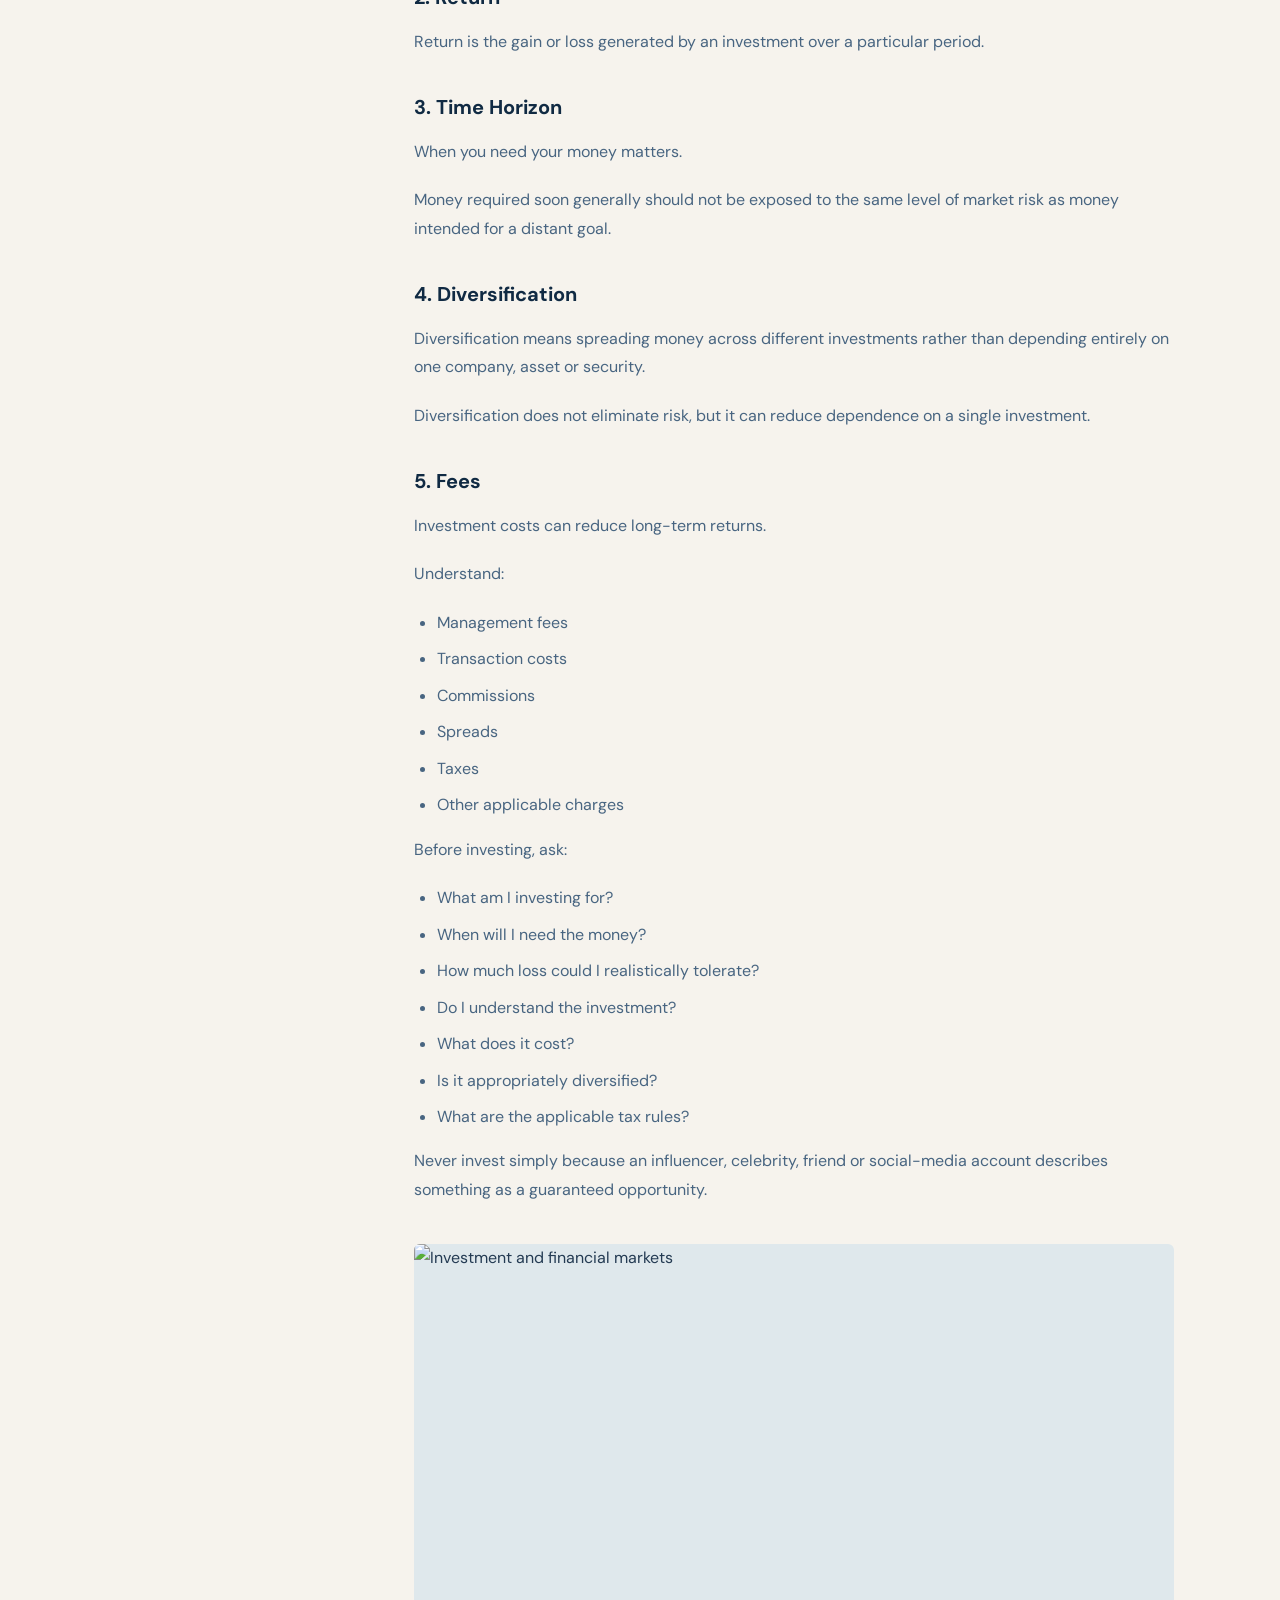
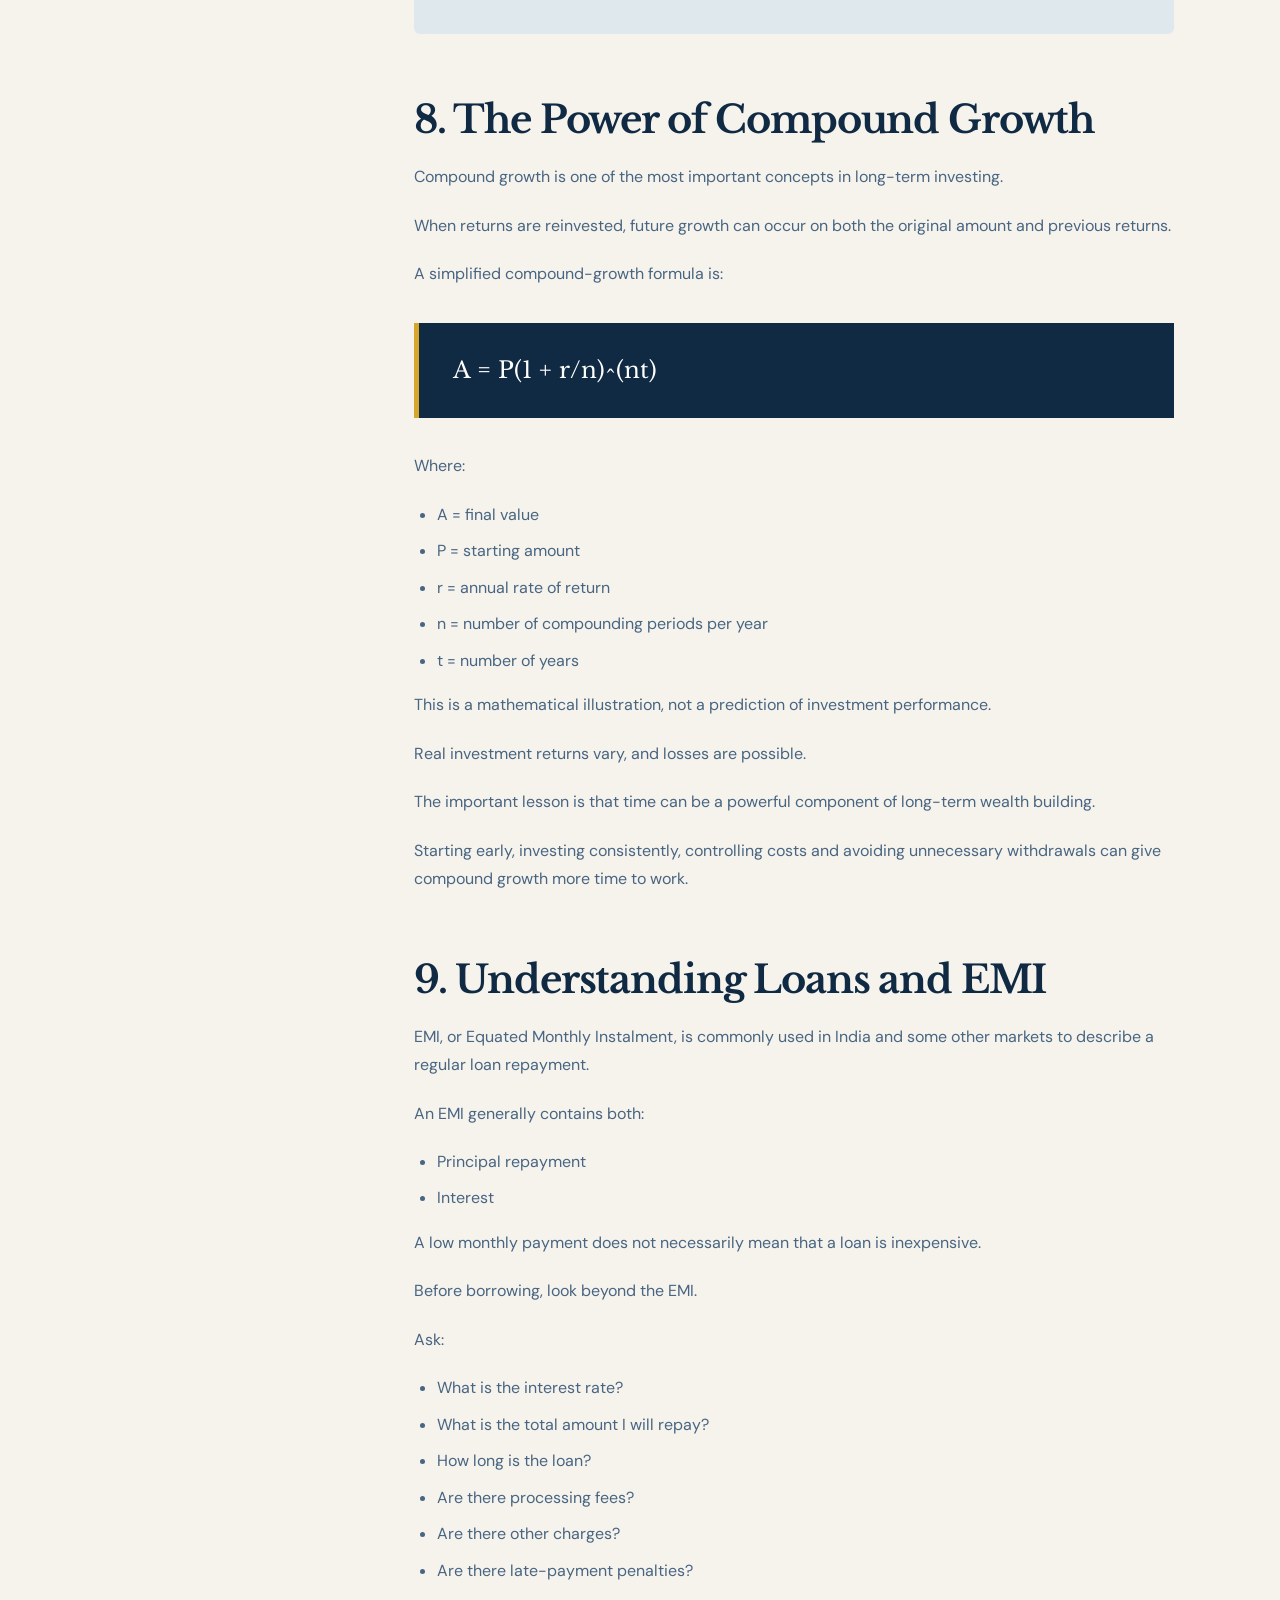
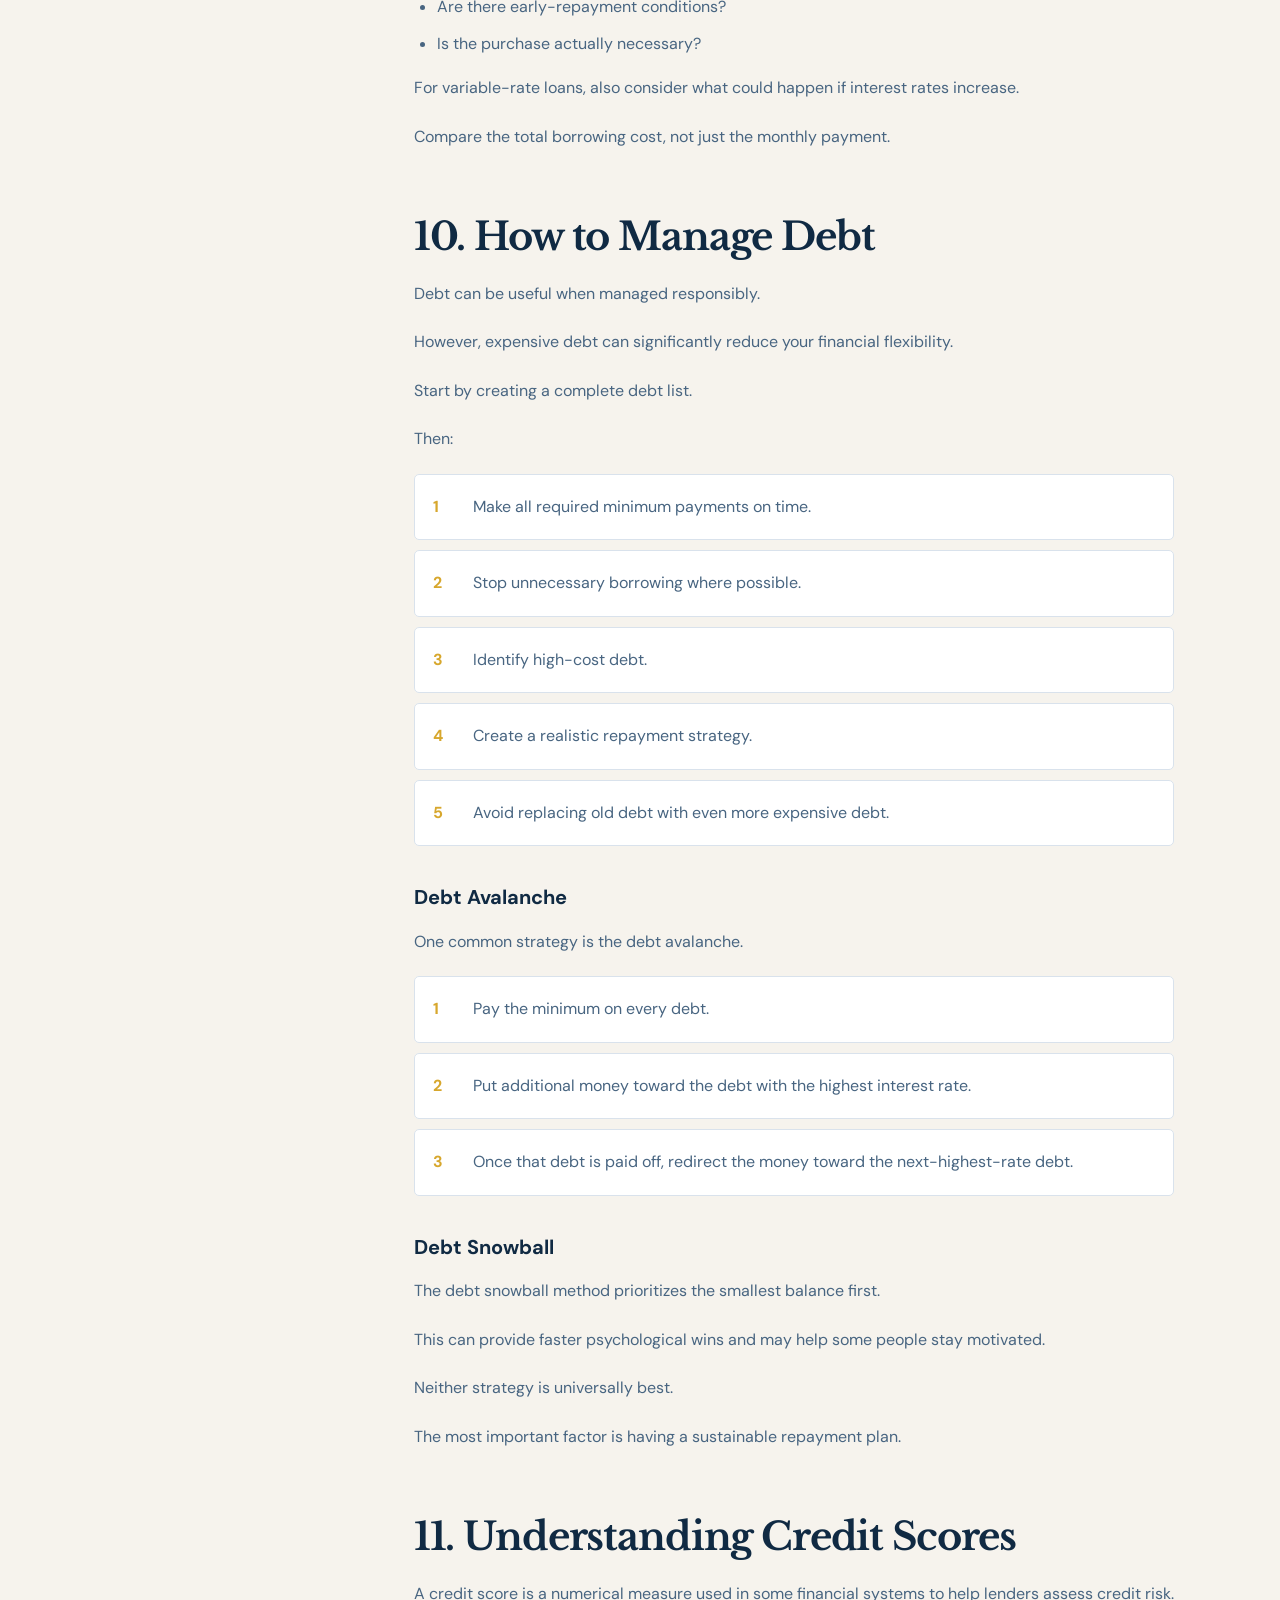
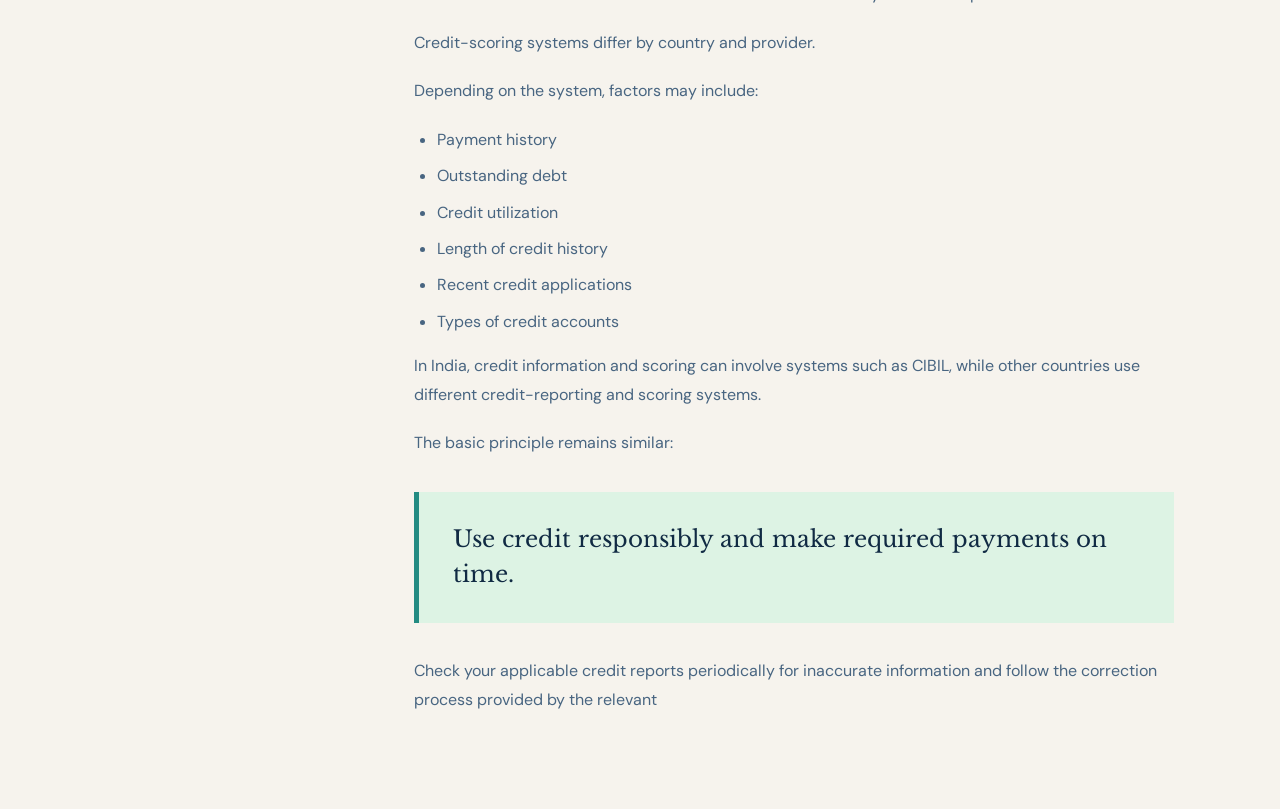
==== commit 91ab1356: "Fix HTML structure and update Google tag script" ====
--- a/index.html
+++ b/index.html
@@ -1,15 +1,8 @@
-<!-- Google tag (gtag.js) -->
-<script async src="https://www.googletagmanager.com/gtag/js?id=G-JHJ0SP8GQF"></script>
-<script>
-  window.dataLayer = window.dataLayer || [];
-  function gtag(){dataLayer.push(arguments);}
-  gtag('js', new Date());
-
-  gtag('config', 'G-JHJ0SP8GQF');
-</script>DOCTYPE html>
+<!DOCTYPE html>
 <html lang="en">
 <head>
 <meta name="google-site-verification" content="XHF8PI4H30QwDauOllQr-AGNOEC9GmuxSXTjNiT5j08" />
+
 <!-- Google tag (gtag.js) -->
 <script async src="https://www.googletagmanager.com/gtag/js?id=G-JHJ0SP8GQF"></script>
 <script>
@@ -19,7 +12,6 @@
 
   gtag('config', 'G-JHJ0SP8GQF');
 </script>
-
 <meta charset="UTF-8">
 <meta name="viewport" content="width=device-width, initial-scale=1.0">
 <meta name="description" content="The Complete Guide to Managing Money in 2026: practical guidance on budgeting, saving, investing, debt, credit, taxes, scams, AI and long-term financial planning.">
@@ -84,4 +76,4 @@
 
 <h2 id="debt">10. How to Manage Debt</h2><p>Debt can be useful when managed responsibly.</p><p>However, expensive debt can significantly reduce your financial flexibility.</p><p>Start by creating a complete debt list.</p><p>Then:</p><ol class="steps"><li>Make all required minimum payments on time.</li><li>Stop unnecessary borrowing where possible.</li><li>Identify high-cost debt.</li><li>Create a realistic repayment strategy.</li><li>Avoid replacing old debt with even more expensive debt.</li></ol><h3>Debt Avalanche</h3><p>One common strategy is the debt avalanche.</p><ol class="steps"><li>Pay the minimum on every debt.</li><li>Put additional money toward the debt with the highest interest rate.</li><li>Once that debt is paid off, redirect the money toward the next-highest-rate debt.</li></ol><h3>Debt Snowball</h3><p>The debt snowball method prioritizes the smallest balance first.</p><p>This can provide faster psychological wins and may help some people stay motivated.</p><p>Neither strategy is universally best.</p><p>The most important factor is having a sustainable repayment plan.</p>
 
-<h2 id="credit">11. Understanding Credit Scores</h2><p>A credit score is a numerical measure used in some financial systems to help lenders assess credit risk.</p><p>Credit-scoring systems differ by country and provider.</p><p>Depending on the system, factors may include:</p><ul><li>Payment history</li><li>Outstanding debt</li><li>Credit utilization</li><li>Length of credit history</li><li>Recent credit applications</li><li>Types of credit accounts</li></ul><p>In India, credit information and scoring can involve systems such as CIBIL, while other countries use different credit-reporting and scorin
+<h2 id="credit">11. Understanding Credit Scores</h2><p>A credit score is a numerical measure used in some financial systems to help lenders assess credit risk.</p><p>Credit-scoring systems differ by country and provider.</p><p>Depending on the system, factors may include:</p><ul><li>Payment history</li><li>Outstanding debt</li><li>Credit utilization</li><li>Length of credit history</li><li>Recent credit applications</li><li>Types of credit accounts</li></ul><p>In India, credit information and scoring can involve systems such as CIBIL, while other countries use different credit-reporting and scoring systems.</p><p>The basic principle remains similar:</p><div class="quote light">Use credit responsibly and make required payments on time.</div><p>Check your applicable credit reports periodically for inaccurate information and follow the correction process provided by the relevant 
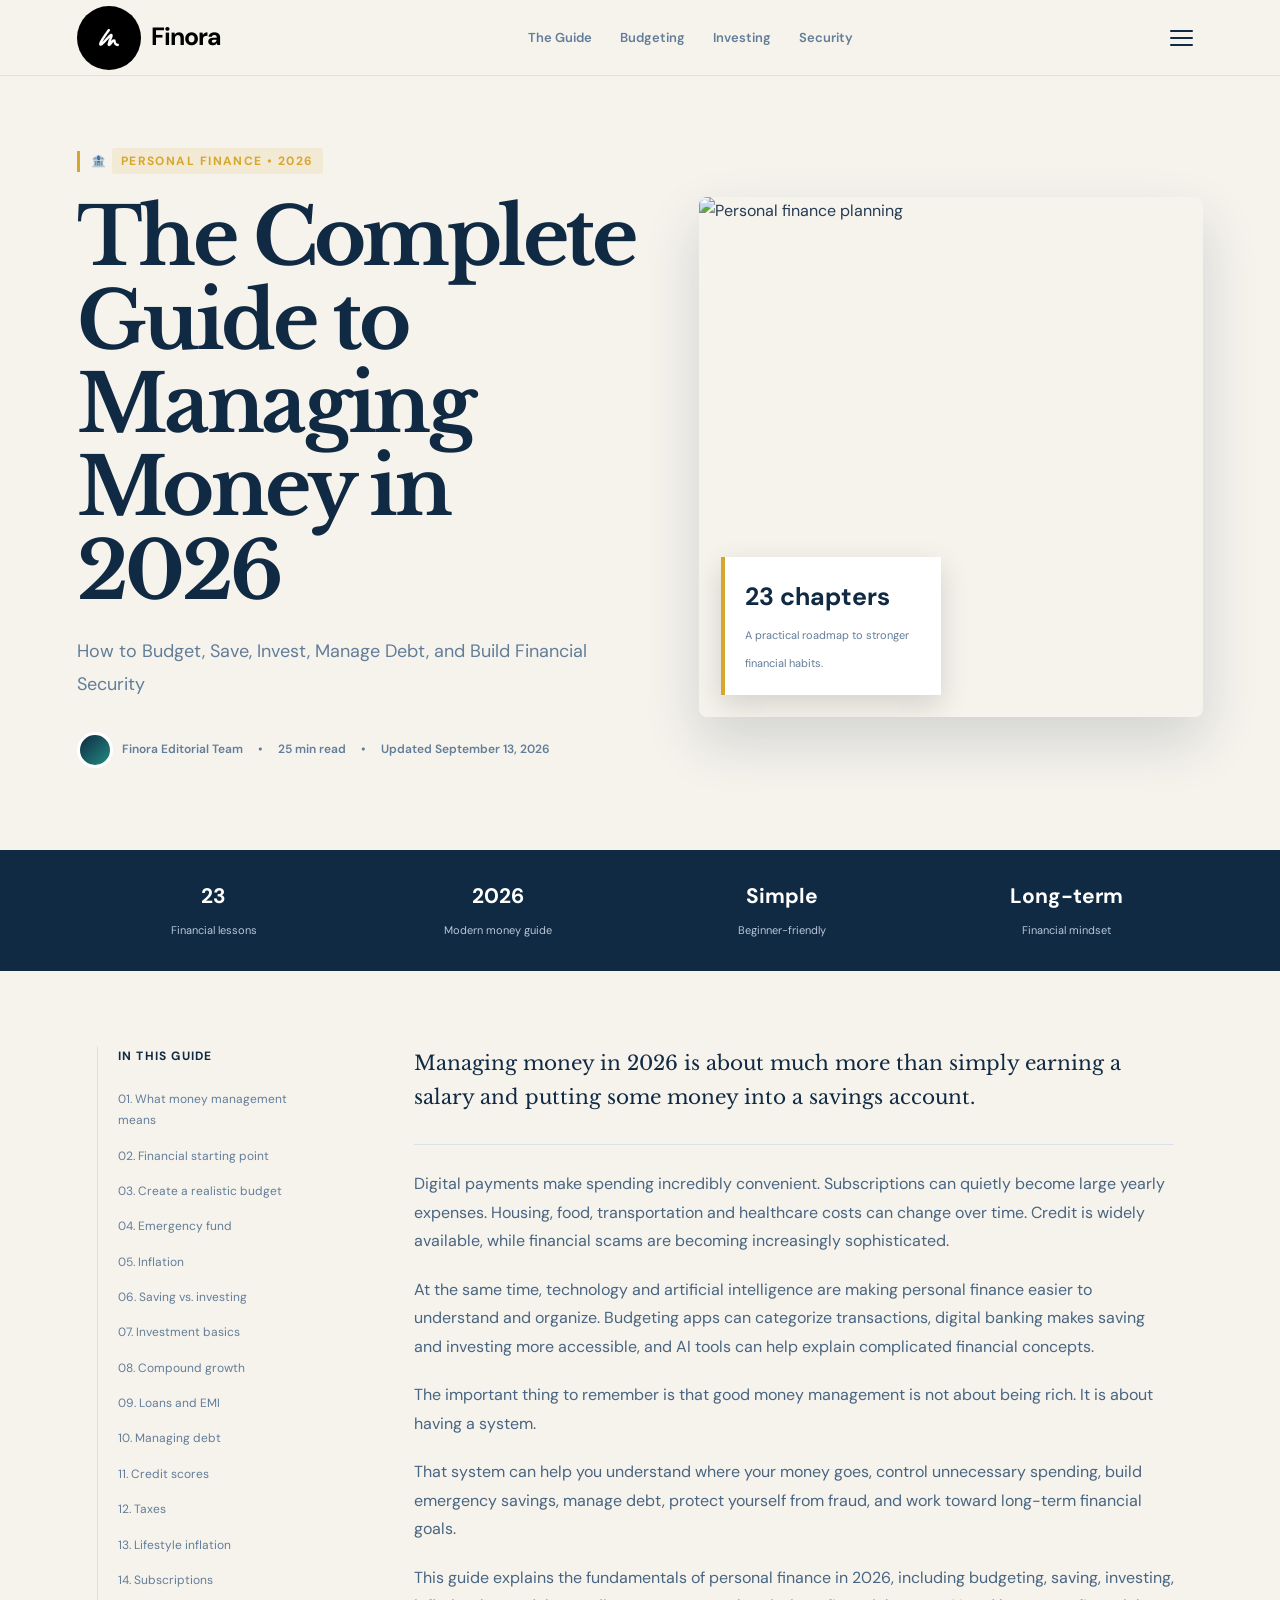
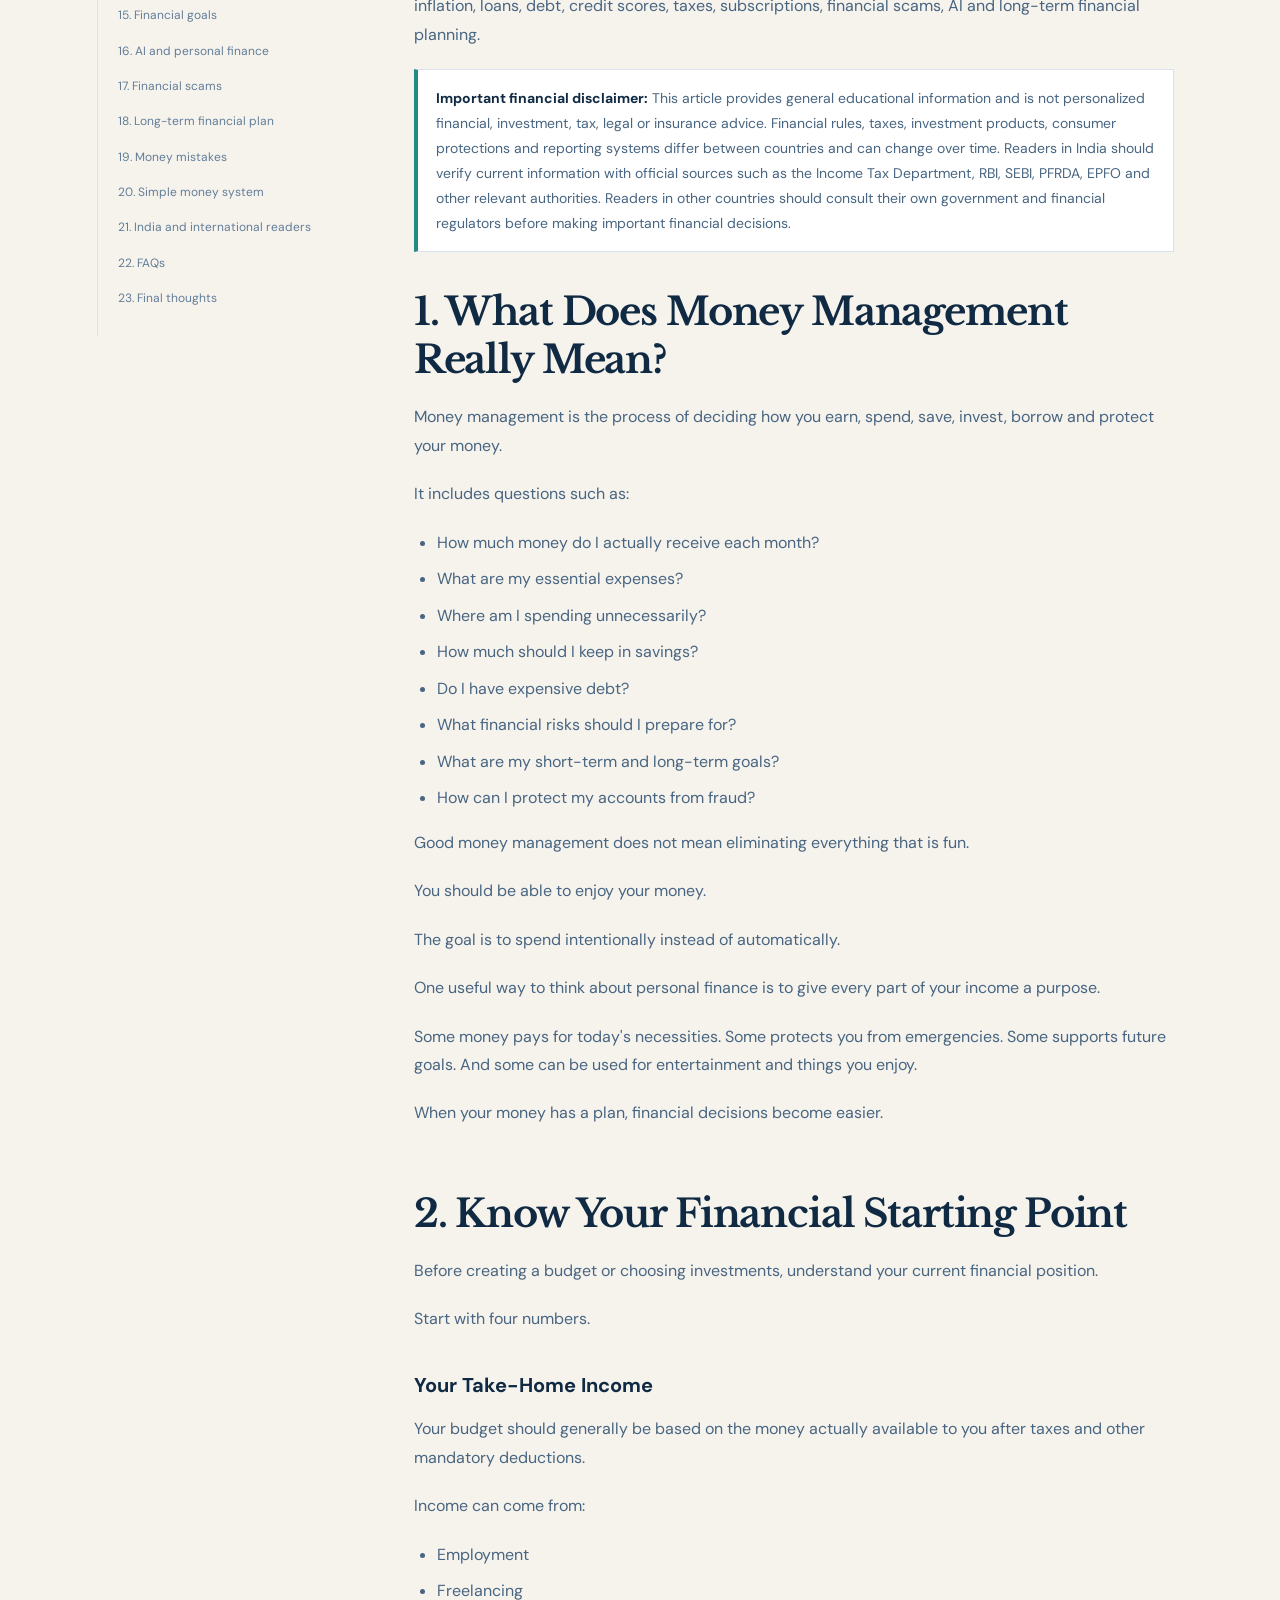
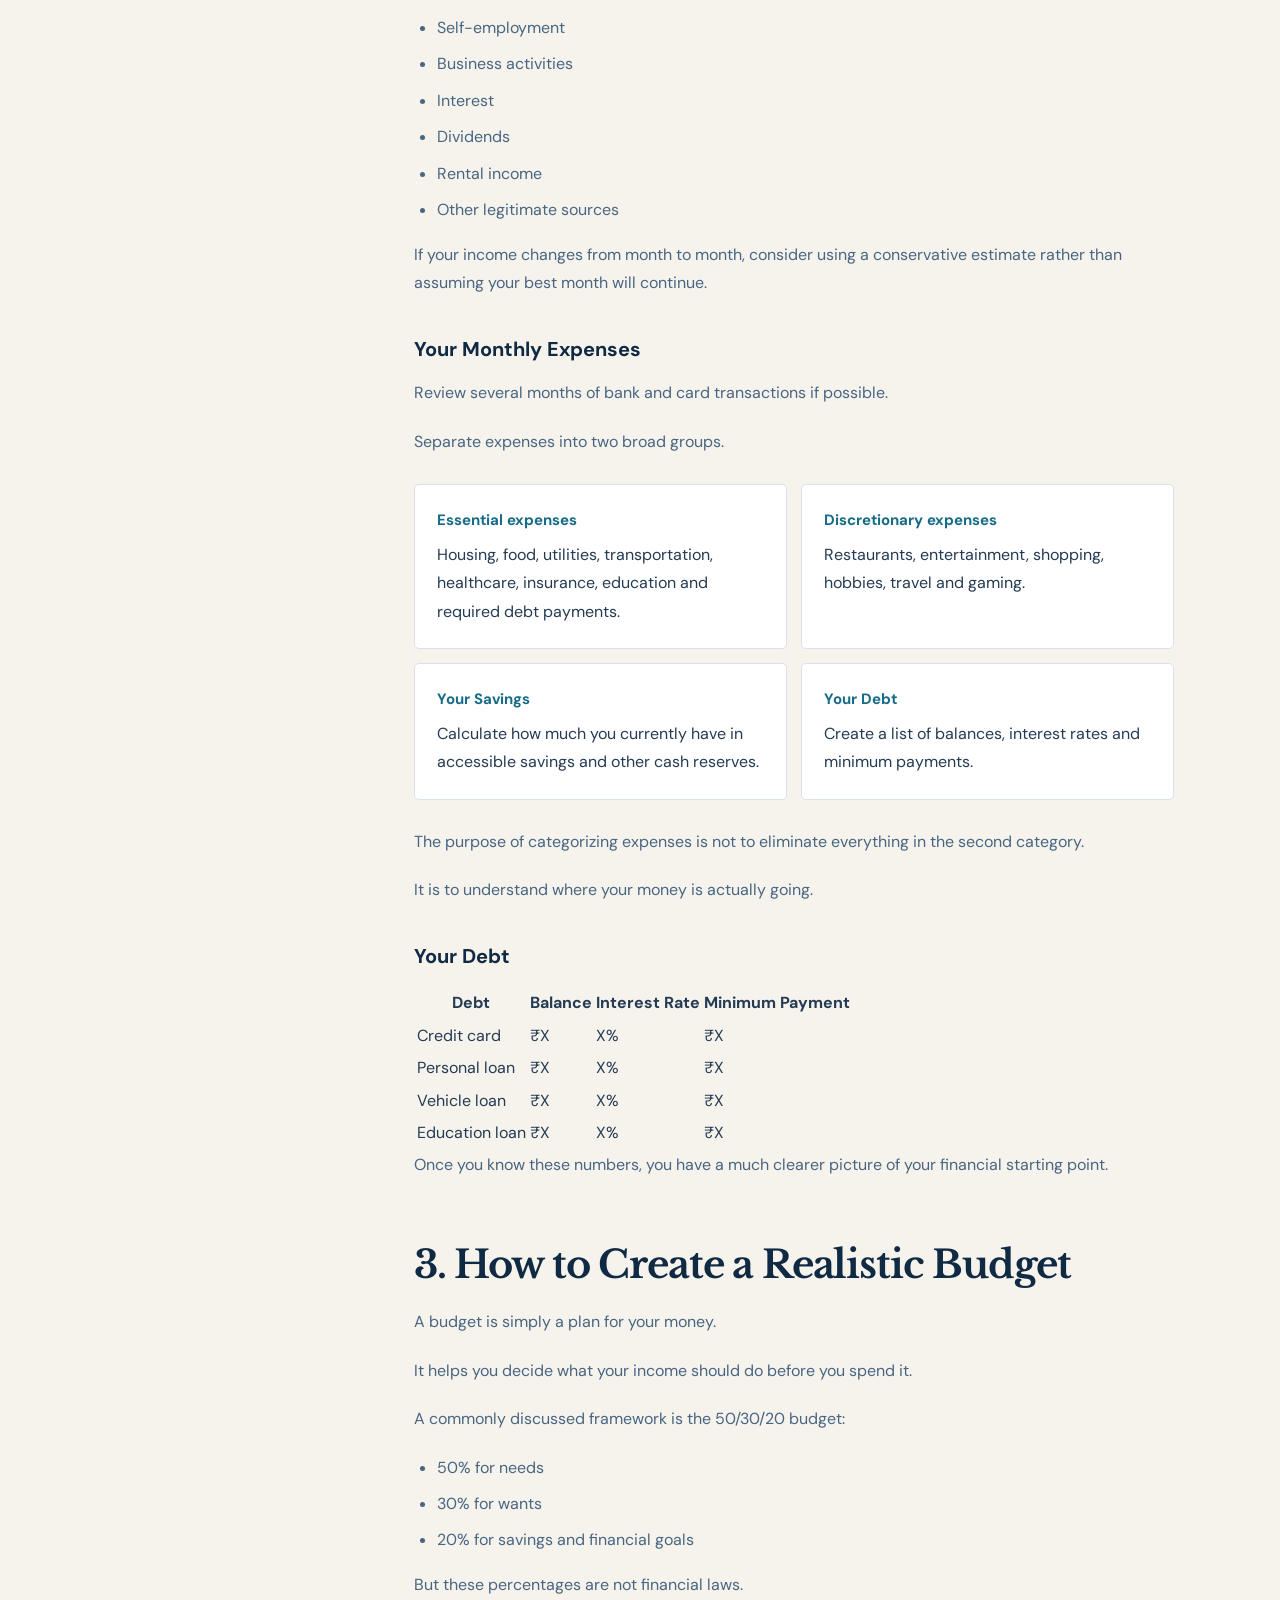
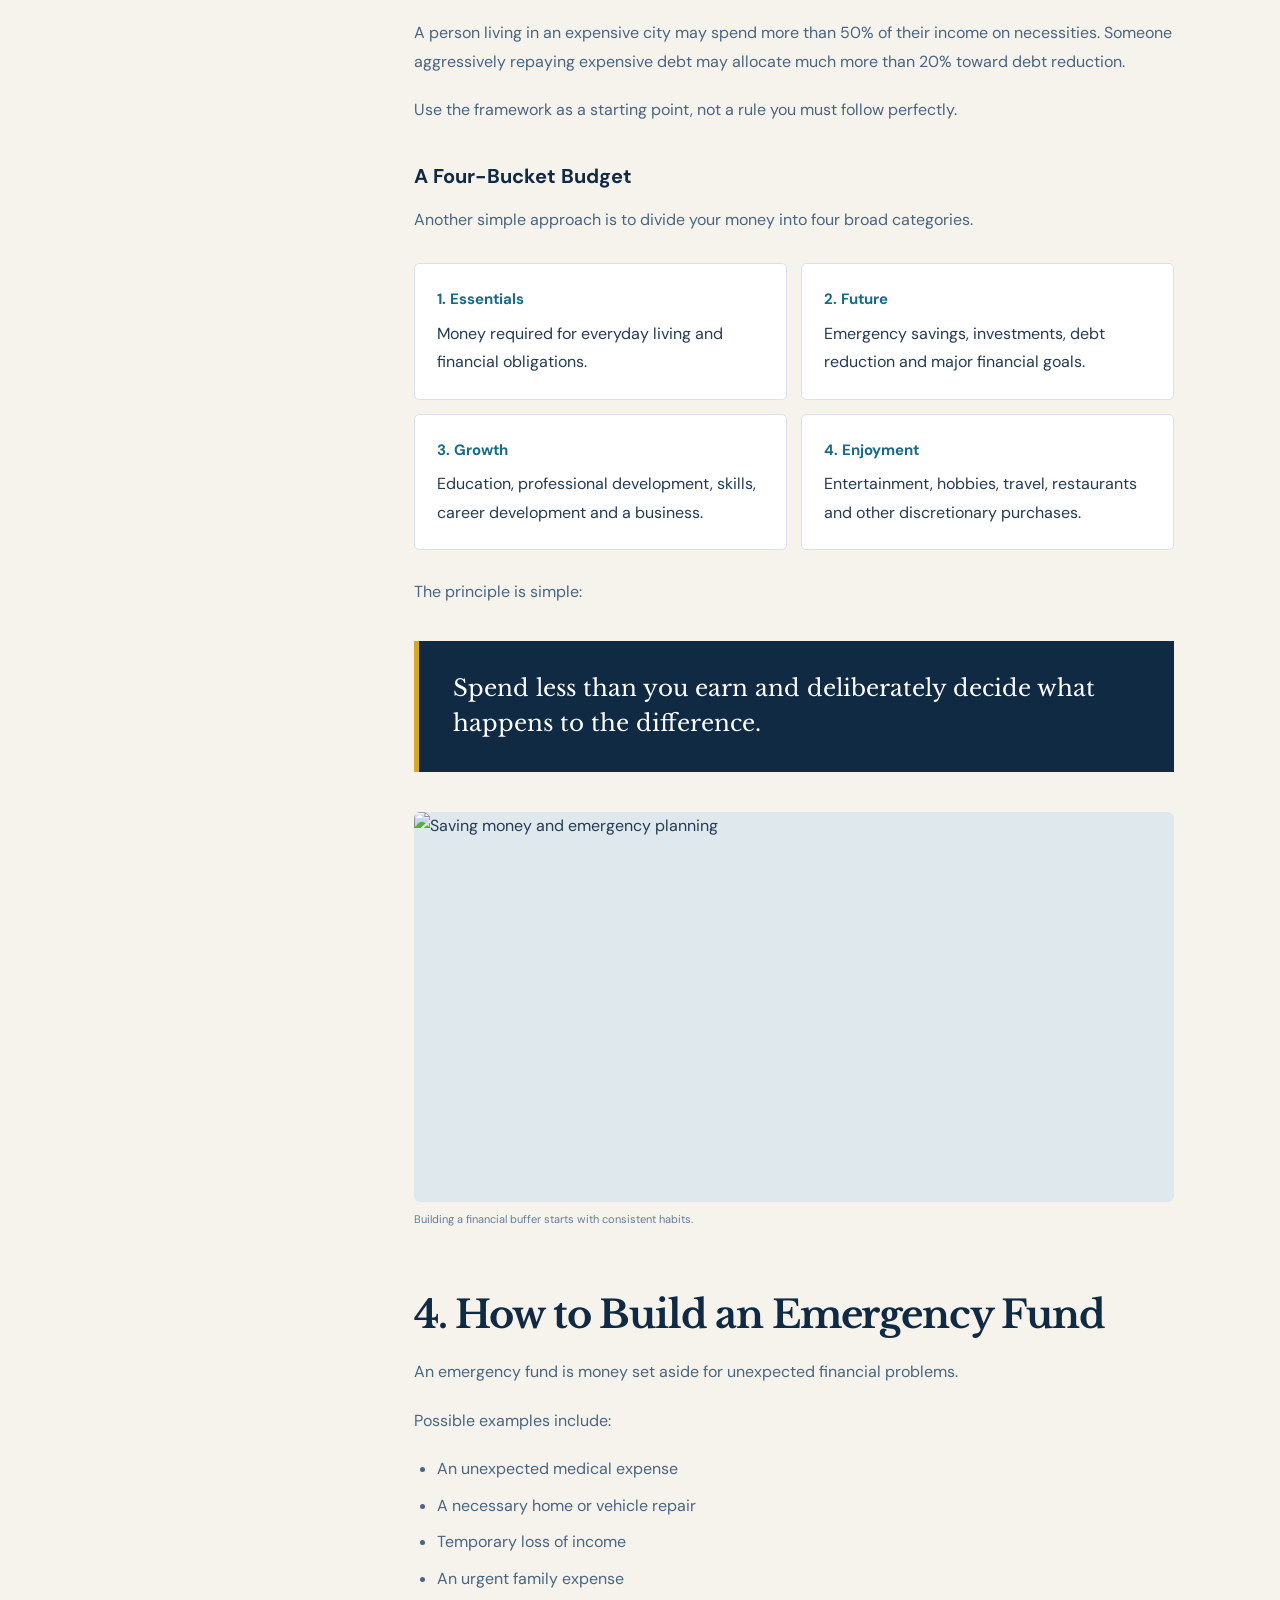
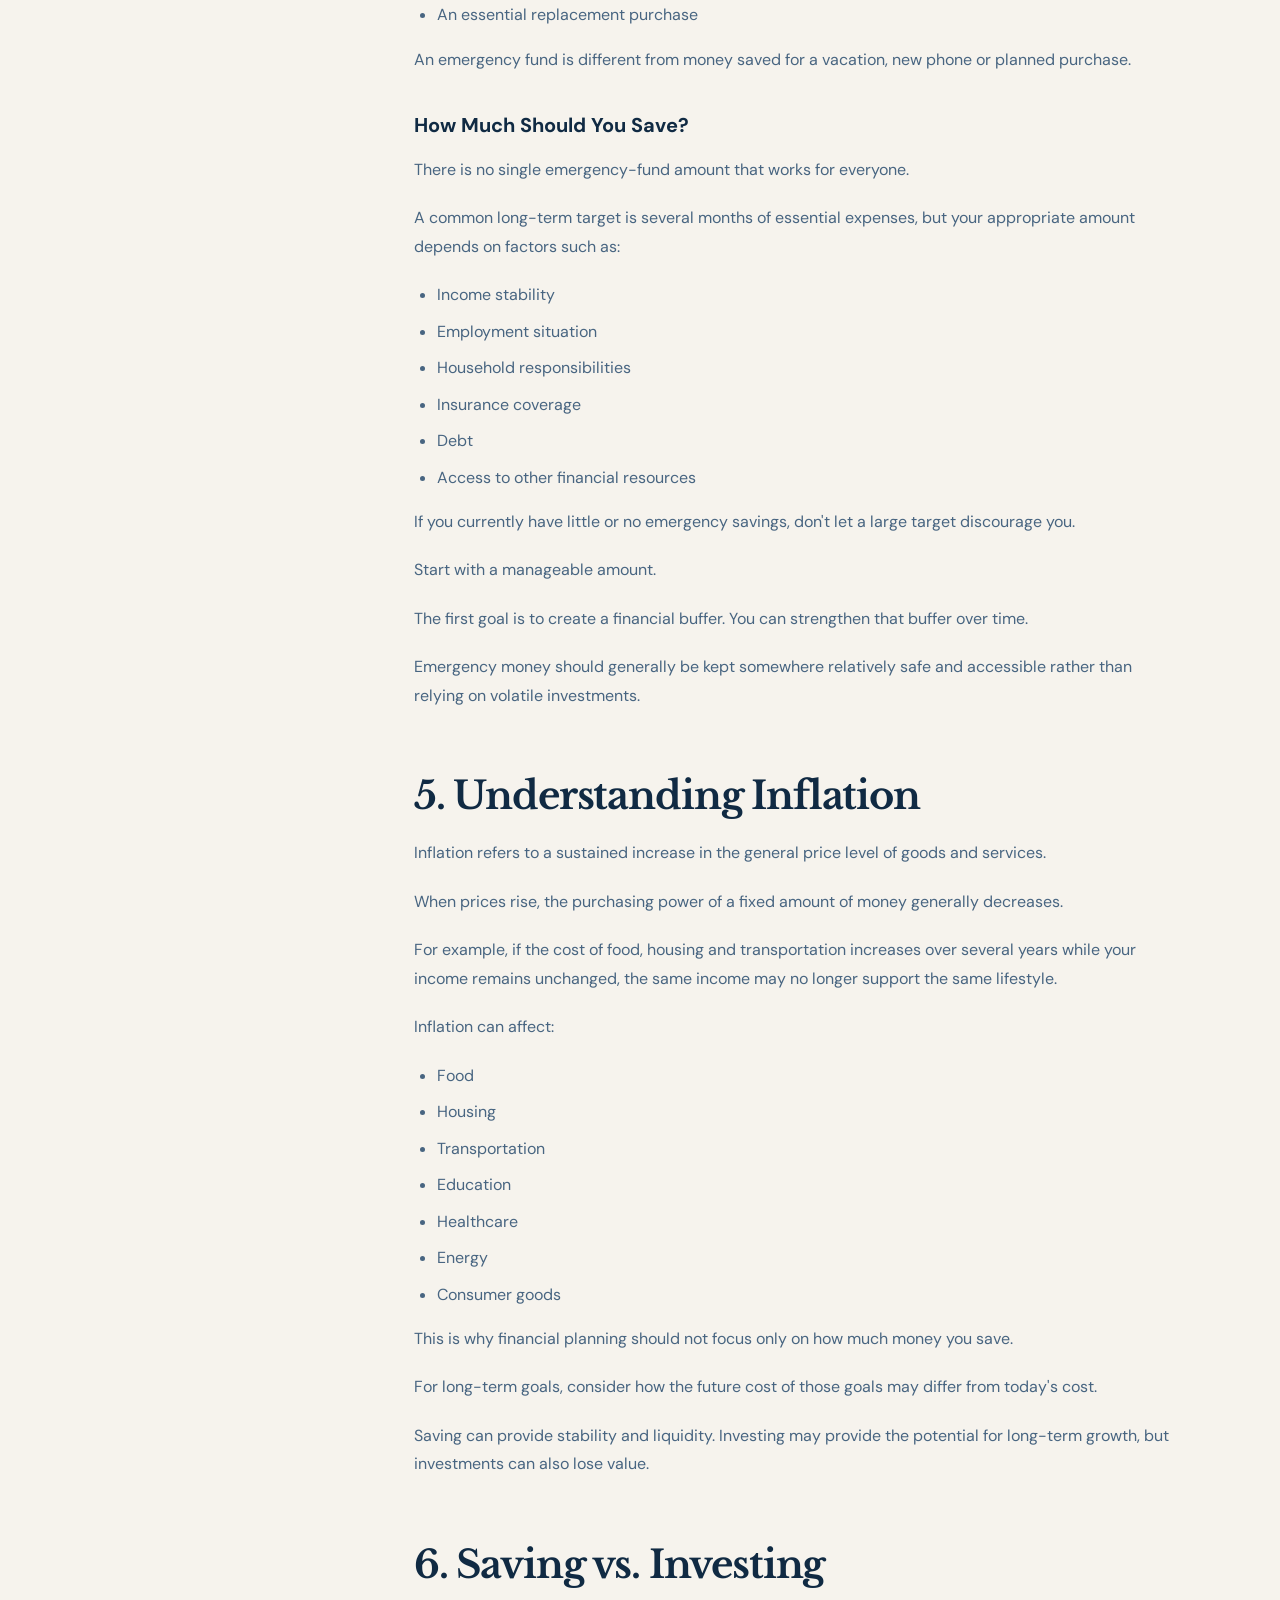
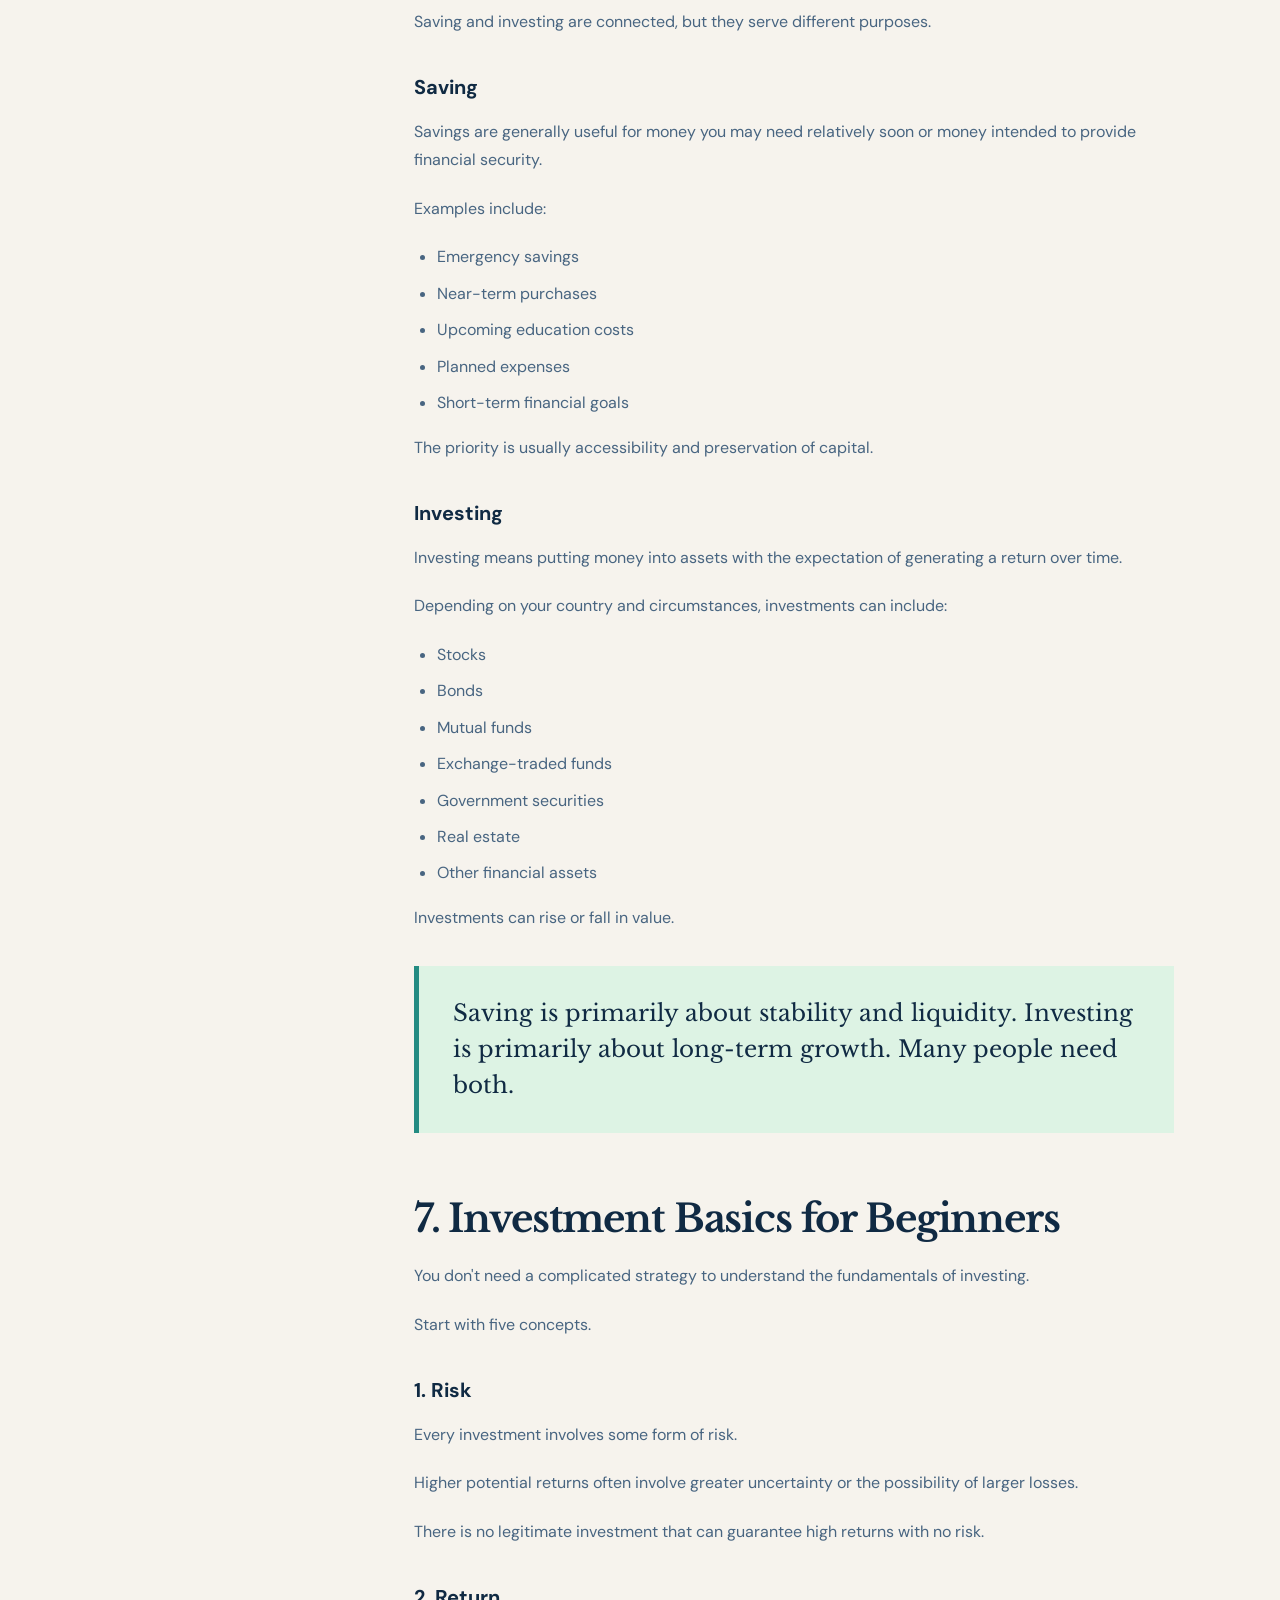
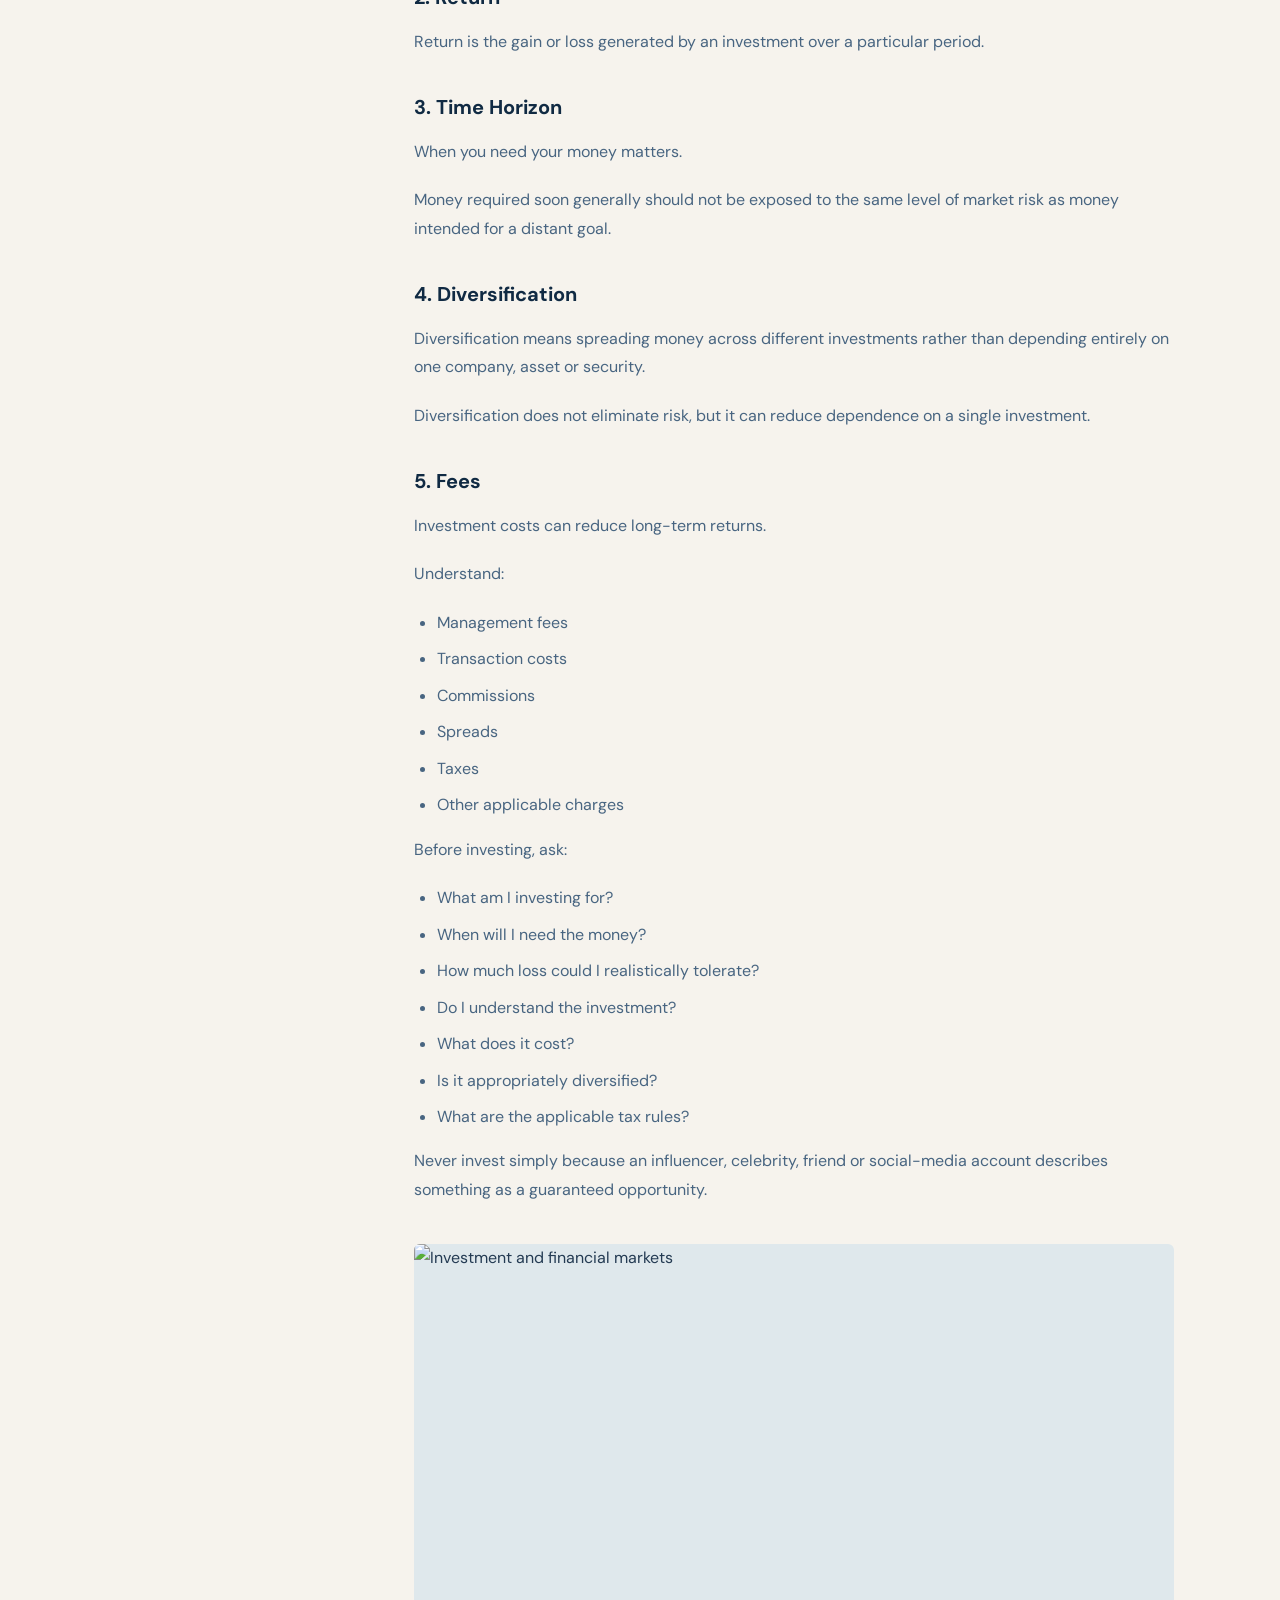
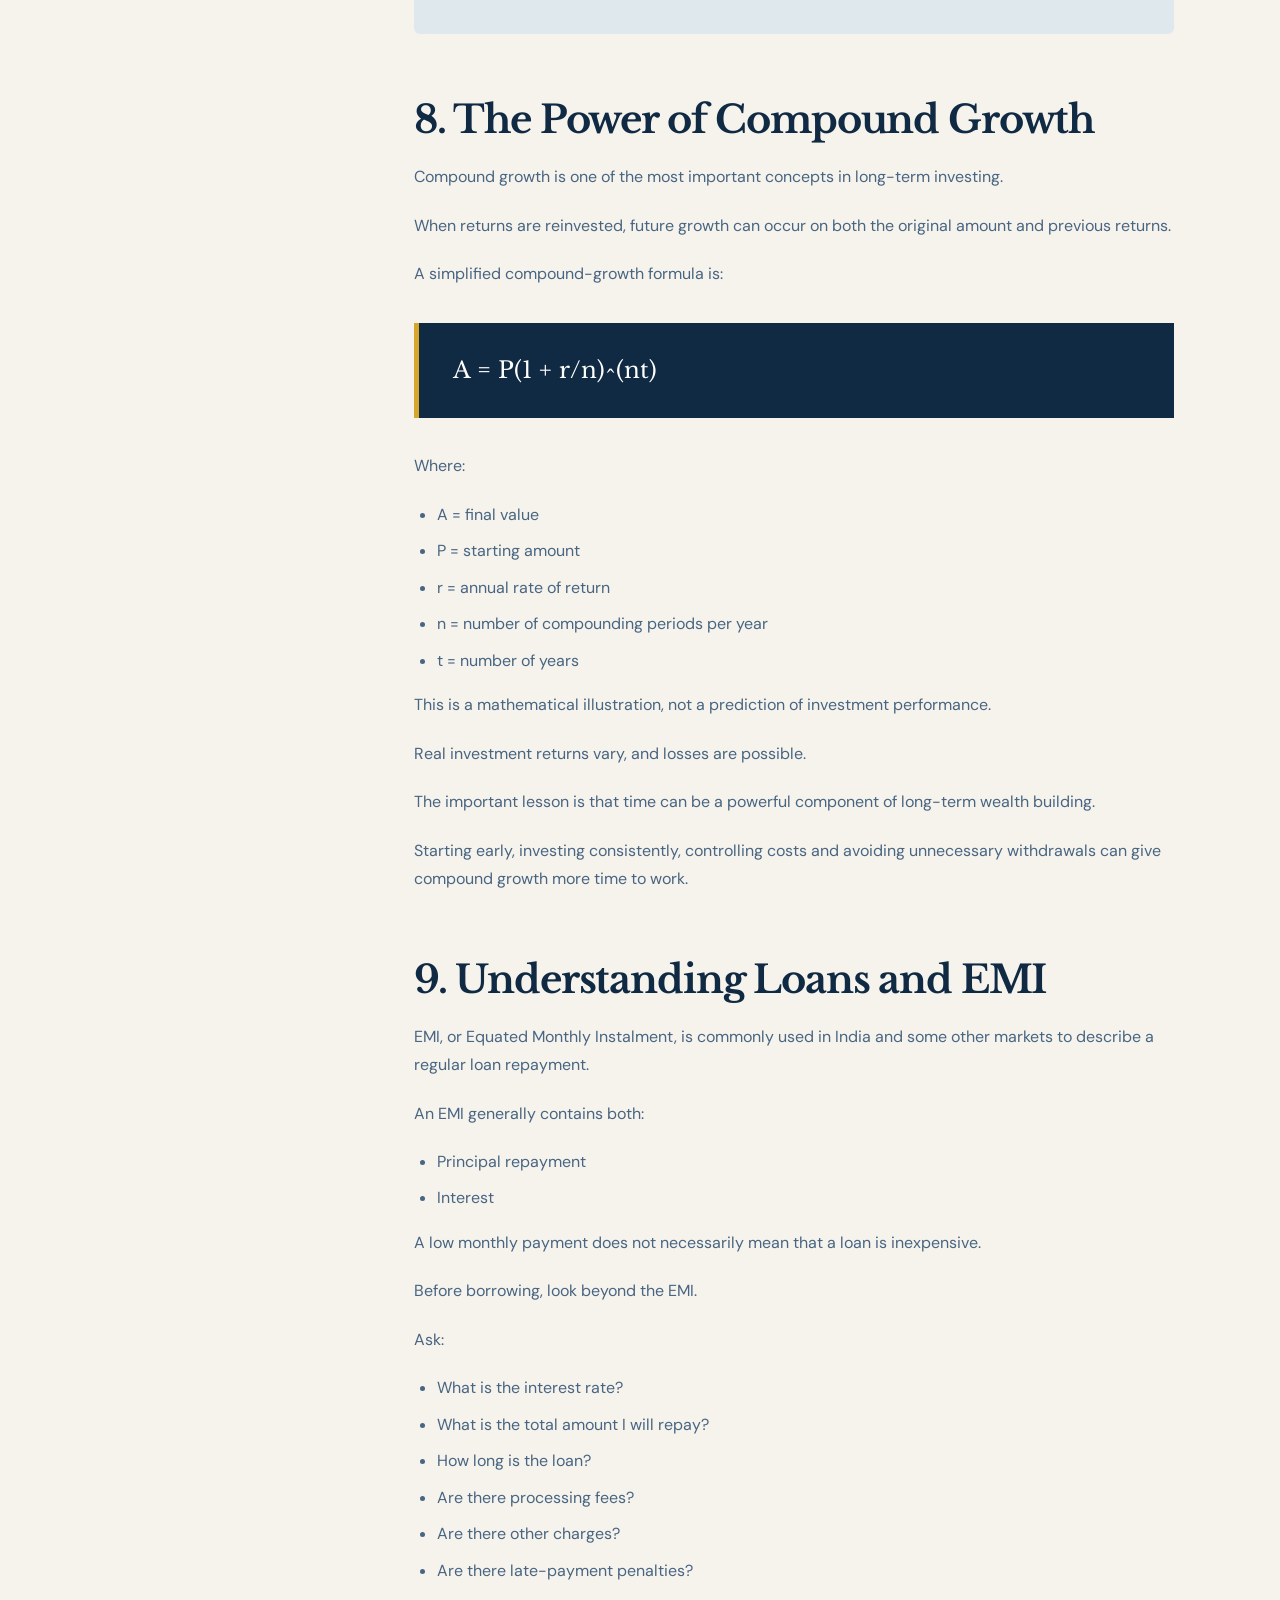
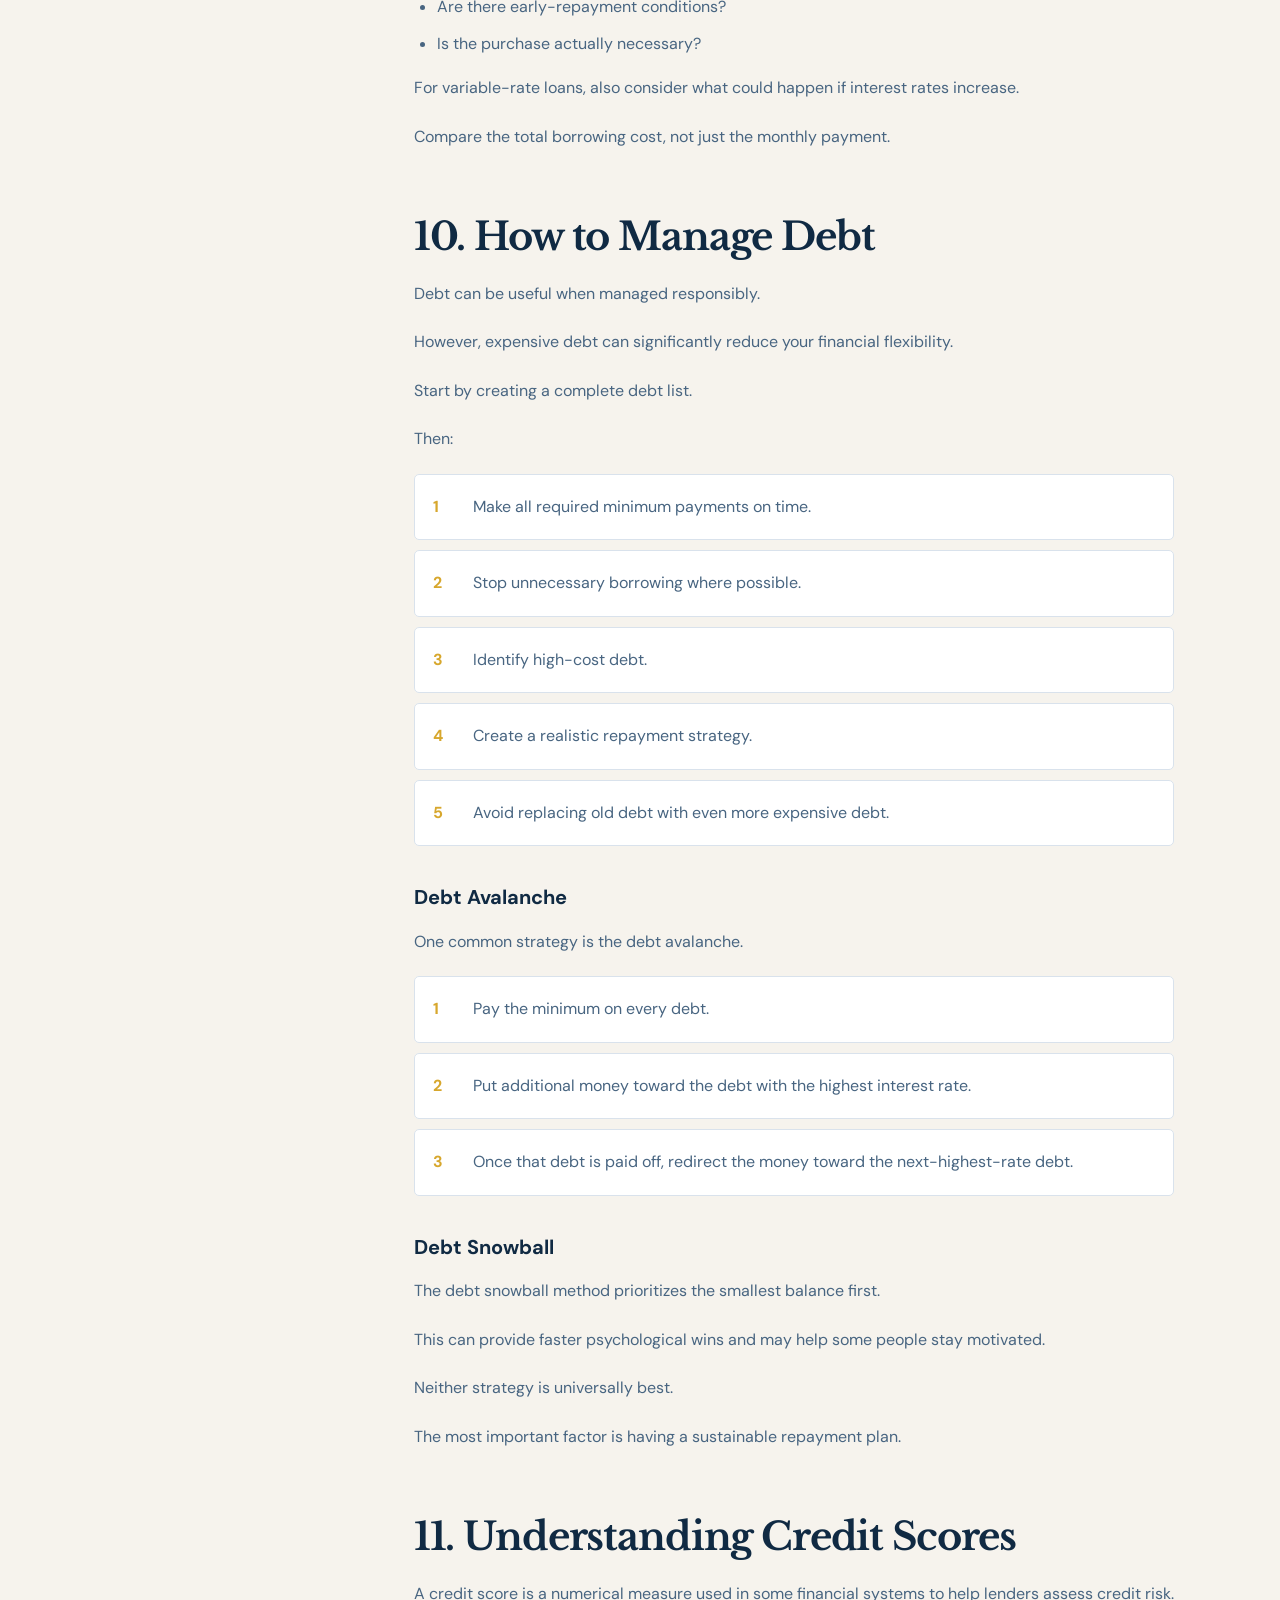
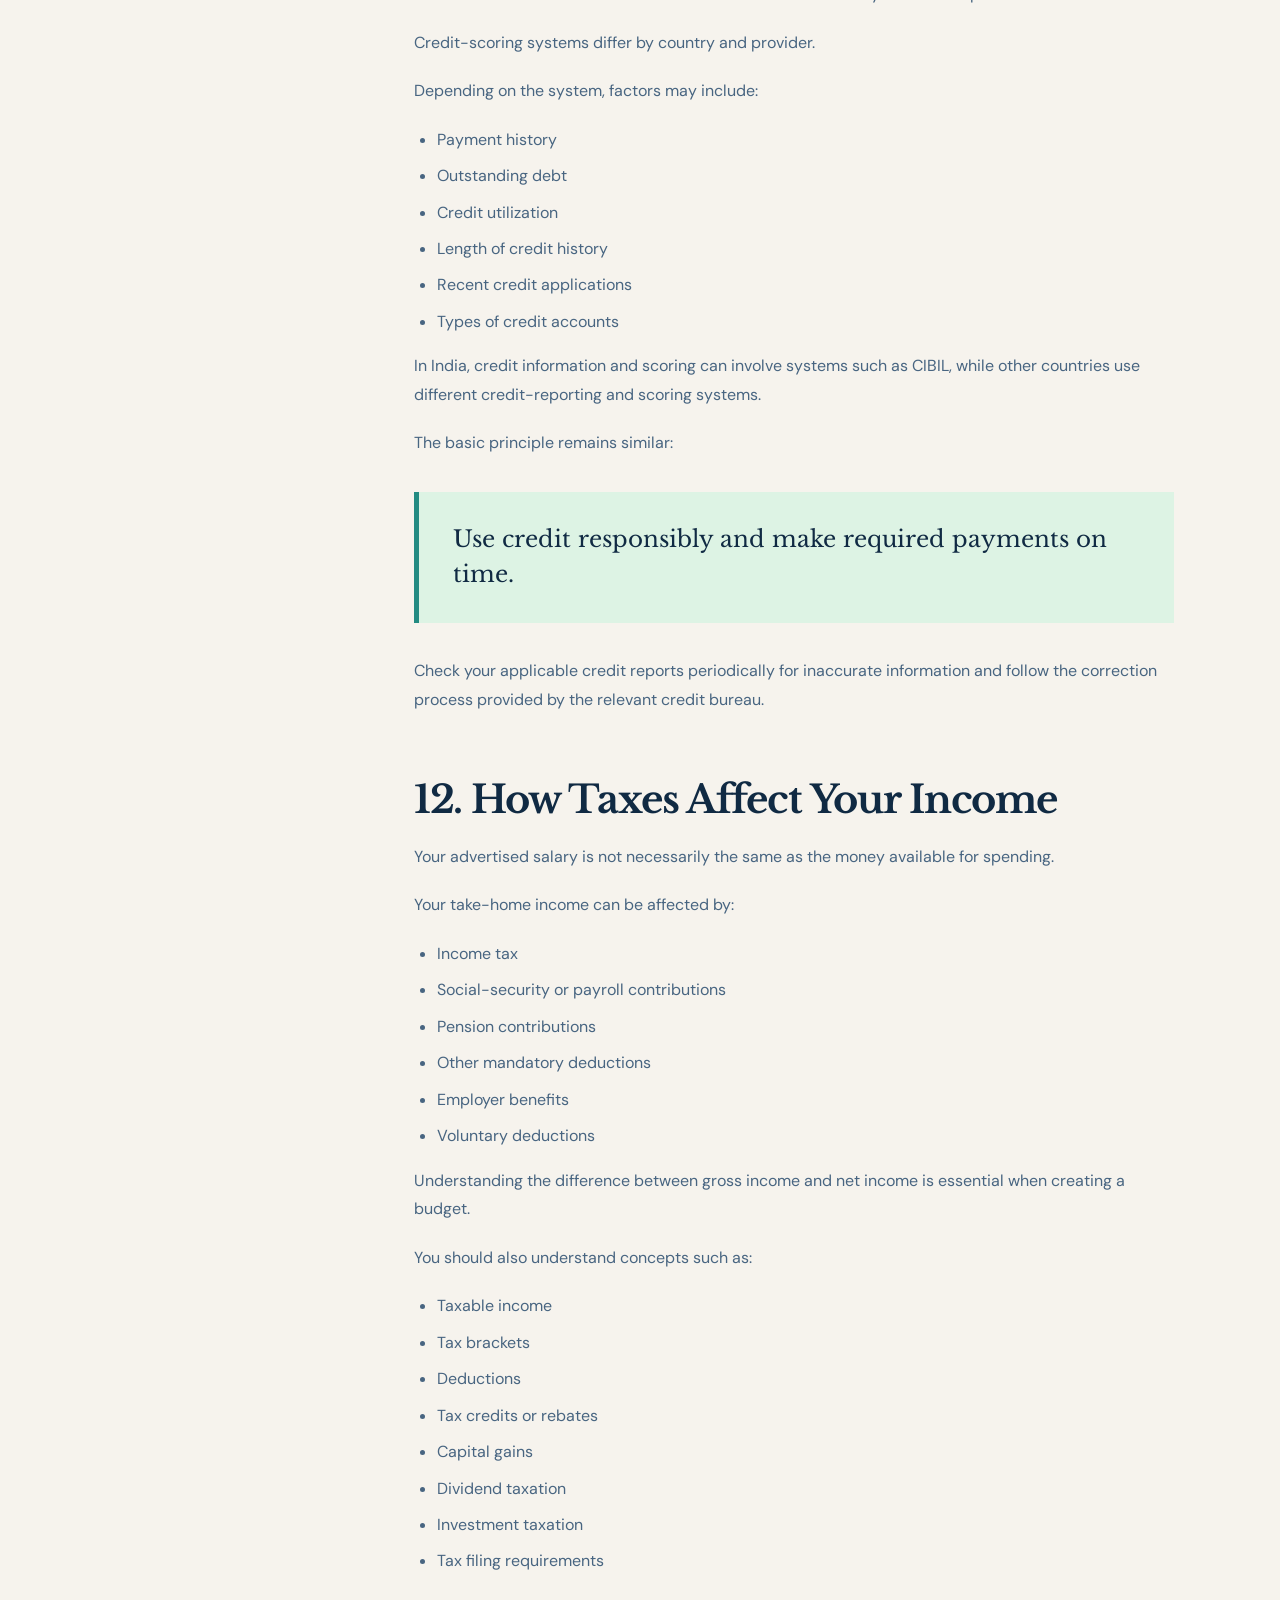
==== commit 8757029f: "Add files via upload" ====
--- a/index.html
+++ b/index.html
@@ -1,8 +1,6 @@
 <!DOCTYPE html>
 <html lang="en">
 <head>
-<meta name="google-site-verification" content="XHF8PI4H30QwDauOllQr-AGNOEC9GmuxSXTjNiT5j08" />
-
 <!-- Google tag (gtag.js) -->
 <script async src="https://www.googletagmanager.com/gtag/js?id=G-JHJ0SP8GQF"></script>
 <script>
@@ -76,4 +74,35 @@
 
 <h2 id="debt">10. How to Manage Debt</h2><p>Debt can be useful when managed responsibly.</p><p>However, expensive debt can significantly reduce your financial flexibility.</p><p>Start by creating a complete debt list.</p><p>Then:</p><ol class="steps"><li>Make all required minimum payments on time.</li><li>Stop unnecessary borrowing where possible.</li><li>Identify high-cost debt.</li><li>Create a realistic repayment strategy.</li><li>Avoid replacing old debt with even more expensive debt.</li></ol><h3>Debt Avalanche</h3><p>One common strategy is the debt avalanche.</p><ol class="steps"><li>Pay the minimum on every debt.</li><li>Put additional money toward the debt with the highest interest rate.</li><li>Once that debt is paid off, redirect the money toward the next-highest-rate debt.</li></ol><h3>Debt Snowball</h3><p>The debt snowball method prioritizes the smallest balance first.</p><p>This can provide faster psychological wins and may help some people stay motivated.</p><p>Neither strategy is universally best.</p><p>The most important factor is having a sustainable repayment plan.</p>
 
-<h2 id="credit">11. Understanding Credit Scores</h2><p>A credit score is a numerical measure used in some financial systems to help lenders assess credit risk.</p><p>Credit-scoring systems differ by country and provider.</p><p>Depending on the system, factors may include:</p><ul><li>Payment history</li><li>Outstanding debt</li><li>Credit utilization</li><li>Length of credit history</li><li>Recent credit applications</li><li>Types of credit accounts</li></ul><p>In India, credit information and scoring can involve systems such as CIBIL, while other countries use different credit-reporting and scoring systems.</p><p>The basic principle remains similar:</p><div class="quote light">Use credit responsibly and make required payments on time.</div><p>Check your applicable credit reports periodically for inaccurate information and follow the correction process provided by the relevant 
+<h2 id="credit">11. Understanding Credit Scores</h2><p>A credit score is a numerical measure used in some financial systems to help lenders assess credit risk.</p><p>Credit-scoring systems differ by country and provider.</p><p>Depending on the system, factors may include:</p><ul><li>Payment history</li><li>Outstanding debt</li><li>Credit utilization</li><li>Length of credit history</li><li>Recent credit applications</li><li>Types of credit accounts</li></ul><p>In India, credit information and scoring can involve systems such as CIBIL, while other countries use different credit-reporting and scoring systems.</p><p>The basic principle remains similar:</p><div class="quote light">Use credit responsibly and make required payments on time.</div><p>Check your applicable credit reports periodically for inaccurate information and follow the correction process provided by the relevant credit bureau.</p>
+
+<h2 id="taxes">12. How Taxes Affect Your Income</h2><p>Your advertised salary is not necessarily the same as the money available for spending.</p><p>Your take-home income can be affected by:</p><ul><li>Income tax</li><li>Social-security or payroll contributions</li><li>Pension contributions</li><li>Other mandatory deductions</li><li>Employer benefits</li><li>Voluntary deductions</li></ul><p>Understanding the difference between gross income and net income is essential when creating a budget.</p><p>You should also understand concepts such as:</p><ul><li>Taxable income</li><li>Tax brackets</li><li>Deductions</li><li>Tax credits or rebates</li><li>Capital gains</li><li>Dividend taxation</li><li>Investment taxation</li><li>Tax filing requirements</li></ul><h3>India</h3><p>Indian taxpayers need to pay attention to the applicable tax regime, income sources, deductions or exemptions that may be available, and the correct income-tax return form.</p><p>The Income Tax Department publishes current information for different categories of taxpayers and return forms. Tax rules can change, so don't rely on an old article or social-media post for a major tax decision.</p><p>The Indian tax system also uses tools such as AIS (Annual Information Statement) and Form 26AS to provide taxpayers with information relevant to tax reporting.</p><p>For significant tax decisions, verify information through the official Income Tax Department or consult a qualified tax professional.</p><h3>Other Countries</h3><p>Tax systems vary substantially.</p><p>For example, the United States, United Kingdom, Canada, Australia, Singapore and European countries have different rules for income, investments, retirement accounts and capital gains.</p><p>Don't automatically apply Indian tax rules to an overseas investment—or foreign tax rules to an Indian investment.</p>
+
+<div class="article-photo"><img src="https://images.unsplash.com/photo-1556740749-887f6717d7e4?auto=format&fit=crop&w=1400&q=85" alt="Digital payments and everyday spending"></div><p class="caption">Convenient payments can make regular spending easy to overlook.</p>
+<h2 id="lifestyle">13. Lifestyle Inflation and Overspending</h2><p>Lifestyle inflation occurs when spending rises as income rises.</p><p>Imagine receiving a significant salary increase.</p><p>You upgrade your car, move into a more expensive home, eat out more frequently and add several new subscriptions.</p><p>Your income increased, but your financial position may not improve as much as expected.</p><p>There is nothing inherently wrong with enjoying a higher income.</p><p>The problem is allowing every income increase to become a permanent increase in expenses.</p><p>A better approach is to divide additional income intentionally.</p><p>For example:</p><ul><li>Some toward lifestyle improvements</li><li>Some toward savings</li><li>Some toward investing</li><li>Some toward debt repayment</li><li>Some toward major goals</li></ul><p>This allows you to enjoy financial progress while continuing to build financial security.</p>
+
+<h2 id="subscriptions">14. The Hidden Cost of Subscriptions</h2><p>Recurring payments are easy to overlook.</p><p>A subscription costing ₹500 or $10 per month may not seem significant.</p><p>But several subscriptions can add up to a meaningful annual expense.</p><p>Review services such as:</p><ul><li>Streaming platforms</li><li>Cloud storage</li><li>Gaming services</li><li>Software</li><li>Fitness memberships</li><li>Premium apps</li><li>Delivery memberships</li></ul><p>Ask yourself:</p><div class="quote">“If I weren't already paying for this, would I subscribe today?”</div><p>If the answer is no, consider cancelling it.</p><p>Also check whether subscriptions:</p><ul><li>Automatically renew</li><li>Increase in price</li><li>Have annual plans</li><li>Have unused features</li><li>Require a separate cancellation process</li></ul><p>A small monthly expense can become a large yearly expense when repeated.</p>
+
+<h2 id="goals">15. How to Set Financial Goals</h2><p>A financial plan becomes much easier when your money has specific objectives.</p><p>Instead of:</p><div class="quote light">“I want to save more.”</div><p>Create a measurable goal:</p><div class="quote light">“I want to build an emergency fund of ₹1,00,000 within 12 months.”</div><p>A useful financial goal identifies:</p><ul><li>What you want</li><li>How much it will cost</li><li>When you want to achieve it</li><li>How much you need to save regularly</li></ul><h3>Short-Term Goals</h3><p>Usually goals that can be achieved within roughly a year.</p><p>Examples:</p><ul><li>Building an initial emergency fund</li><li>Paying a planned expense</li><li>Saving for a purchase</li></ul><h3>Medium-Term Goals</h3><p>Goals that may take several years.</p><p>Examples:</p><ul><li>Education</li><li>Starting a business</li><li>A major purchase</li><li>A home down payment</li></ul><h3>Long-Term Goals</h3><p>Goals that may take many years.</p><p>Examples:</p><ul><li>Retirement</li><li>Financial independence</li><li>Long-term wealth building</li></ul><p>The more specific the goal, the easier it becomes to measure progress.</p>
+
+<h2 id="ai">16. AI and Personal Finance in 2026</h2><p>Artificial intelligence is becoming increasingly useful in personal finance.</p><p>Depending on the tool, AI can help with:</p><ul><li>Categorizing expenses</li><li>Creating budgets</li><li>Summarizing spending</li><li>Explaining financial terminology</li><li>Creating financial checklists</li><li>Identifying recurring expenses</li><li>Organizing financial information</li><li>Setting reminders</li></ul><p>But AI should be treated as an assistant, not an unquestionable financial authority.</p><p>AI can make mistakes, misunderstand your circumstances or provide outdated information.</p><p>Before acting on financial information, verify:</p><ul><li>The source</li><li>The date</li><li>Applicable laws</li><li>Regulatory requirements</li><li>Fees</li><li>Investment risks</li><li>Product terms</li></ul><p>Use AI to improve your understanding and organization—not to outsource every financial decision.</p>
+
+<h2 id="security">17. How to Protect Yourself From Financial Scams</h2><p>Financial scams are becoming increasingly convincing.</p><p>Fraudsters can use:</p><ul><li>Email</li><li>Phone calls</li><li>Messaging apps</li><li>Social media</li><li>Fake websites</li><li>Impersonation</li><li>Fake investment platforms</li><li>Phishing messages</li></ul><p>Common warning signs include:</p><ul><li>Guaranteed investment profits</li><li>“Risk-free” high returns</li><li>Pressure to act immediately</li><li>Requests for passwords</li><li>Requests for OTPs or authentication codes</li><li>Fake bank messages</li><li>Fake government notices</li><li>Unexpected prize notifications</li><li>Unverified investment opportunities</li><li>Requests to send money through unusual methods</li></ul><p>One of the most useful rules is:</p><div class="quote">Slow down when someone creates urgency around money.</div><p>Before sending money or sharing sensitive information, verify the person, company or institution independently using trusted contact details.</p>
+
+<div class="article-photo"><img src="https://images.unsplash.com/photo-1563013544-824ae1b704d3?auto=format&fit=crop&w=1400&q=85" alt="Online financial security"></div>
+<h2 id="longterm">18. Building a Long-Term Financial Plan</h2><p>A long-term financial plan connects your everyday money decisions with the future you want to build.</p><p>A practical plan can include:</p><ol class="steps"><li>Define your most important financial goals.</li><li>Estimate what those goals may cost in the future.</li><li>Build an emergency reserve.</li><li>Protect yourself with appropriate insurance and account security.</li><li>Manage expensive debt.</li><li>Invest according to your goals, time horizon and risk tolerance.</li><li>Review the plan when your income, responsibilities or goals change.</li></ol><p>The goal is not to predict the future perfectly. It is to build a system that can adapt when life changes.</p>
+
+<h2 id="mistakes">19. Common Money Mistakes to Avoid</h2><p>Many financial problems come from repeated small decisions rather than one dramatic mistake.</p><ul><li>Spending without tracking where money goes</li><li>Keeping no emergency reserve</li><li>Borrowing for unnecessary purchases</li><li>Focusing only on monthly EMI instead of total loan cost</li><li>Ignoring recurring subscriptions</li><li>Investing without understanding the investment</li><li>Putting too much money into a single investment</li><li>Chasing guaranteed or unusually high returns</li><li>Ignoring fees and taxes</li><li>Sharing passwords, OTPs or authentication codes</li><li>Using outdated financial information without checking current rules</li></ul><p>Awareness does not make every financial decision easy, but it can help you avoid preventable mistakes.</p>
+
+<div class="article-photo"><img src="https://images.unsplash.com/photo-1521737711867-e3b97375f902?auto=format&fit=crop&w=1400&q=85" alt="Planning a financial future"></div><p class="caption">A simple system is easier to follow consistently over time.</p>
+<h2 id="system">20. A Simple Money Management System for 2026</h2><p>The best financial system is the one you can follow consistently.</p><p>Use this simple structure:</p><ol class="steps"><li><strong>Know your income:</strong> Understand what money is actually available each month.</li><li><strong>Plan your essentials:</strong> Cover necessary living costs and required obligations first.</li><li><strong>Build protection:</strong> Create accessible savings for unexpected situations.</li><li><strong>Control expensive debt:</strong> Reduce high-cost borrowing strategically.</li><li><strong>Save for goals:</strong> Give short- and medium-term goals specific amounts and dates.</li><li><strong>Invest for the long term:</strong> Learn before taking investment risk and diversify appropriately.</li><li><strong>Protect your information:</strong> Use strong account security and be cautious with unexpected financial requests.</li><li><strong>Review regularly:</strong> Recheck your budget, goals, subscriptions and financial risks as circumstances change.</li></ol>
+
+<h2 id="india">21. Financial Planning for India and International Readers</h2><p>Personal finance principles are broadly similar across countries, but the rules are not.</p><p>Readers in India should verify current information with official sources such as the Income Tax Department, Reserve Bank of India, Securities and Exchange Board of India, Pension Fund Regulatory and Development Authority and Employees' Provident Fund Organisation.</p><p>Readers in other countries should use their own government's tax authority, financial regulator, consumer-protection agency and relevant official financial institutions.</p><p>Important differences can include:</p><ul><li>Income-tax rules</li><li>Investment regulations</li><li>Retirement systems</li><li>Credit-reporting systems</li><li>Deposit protections</li><li>Insurance rules</li><li>Capital-gains taxation</li><li>Consumer protections</li></ul><p>Never assume that a financial rule, product or tax treatment that applies in one country automatically applies somewhere else.</p>
+
+<h2 id="faq">22. Frequently Asked Questions</h2><h3>How much money should I save each month?</h3><p>There is no universal percentage. Start with an amount you can sustain after covering essential expenses and required debt payments, then increase it as your financial position improves.</p><h3>Is saving or investing better?</h3><p>They serve different purposes. Savings can provide accessibility and stability, while investing can support long-term growth but involves risk.</p><h3>Should I pay debt or invest?</h3><p>The answer depends on the type and cost of debt, your emergency savings, your goals and the risks and expected returns of the investment. High-cost debt often deserves particular attention.</p><h3>Is the 50/30/20 budget mandatory?</h3><p>No. It is a budgeting framework, not a law. Adjust the percentages to fit your actual income, costs and goals.</p><h3>Can AI manage my finances for me?</h3><p>AI can help organize information and explain concepts, but it can make mistakes and may not know your full circumstances. Important decisions should be independently verified.</p><h3>How can I recognize an investment scam?</h3><p>Be cautious of guaranteed profits, unusually high returns with little or no risk, urgency, impersonation, requests for sensitive information and investment platforms you cannot independently verify.</p>
+
+<h2 id="final">23. Final Thoughts</h2><p>Managing money in 2026 can feel complicated, especially when there are so many financial products, digital services, investment opinions and scams competing for your attention.</p><p>But the foundation remains simple: <strong>earn, plan, spend intentionally, build protection, avoid unnecessary debt, learn continuously and think long-term.</strong></p><p>You do not need a perfect financial plan on day one. Start by understanding your numbers, create a realistic system, improve it gradually and review it when your circumstances change.</p><div class="quote">Your financial future is built through small, intelligent decisions repeated over time.</div>
+</article></main>
+<footer><div class="logo"><a href="index.html" aria-label="Finora home"><img src="finora-logo.jpg" width="64" height="64" alt="Finora logo"><span>Finora</span></a></div><p>Smarter money. Clearer decisions. A stronger future.</p><div class="footer-links" aria-label="Footer navigation"><a href="about.html">About Us</a><a href="privacy-policy.html">Privacy Policy</a><a href="terms.html">Terms &amp; Conditions</a><a href="disclaimer.html">Disclaimer</a><a href="contact.html">Contact Us</a></div><p class="footer-note"><strong>Disclaimer:</strong> Finora provides general educational information only and does not constitute personalized financial, investment, tax, or legal advice.</p><p style="font-size:12px;opacity:.6">© 2026 Finora. Educational content only — not personalized financial advice.</p></footer>
+<button id="topBtn" type="button" aria-label="Back to top">↑</button><script src="script.js" defer></script>
+</body></html>
